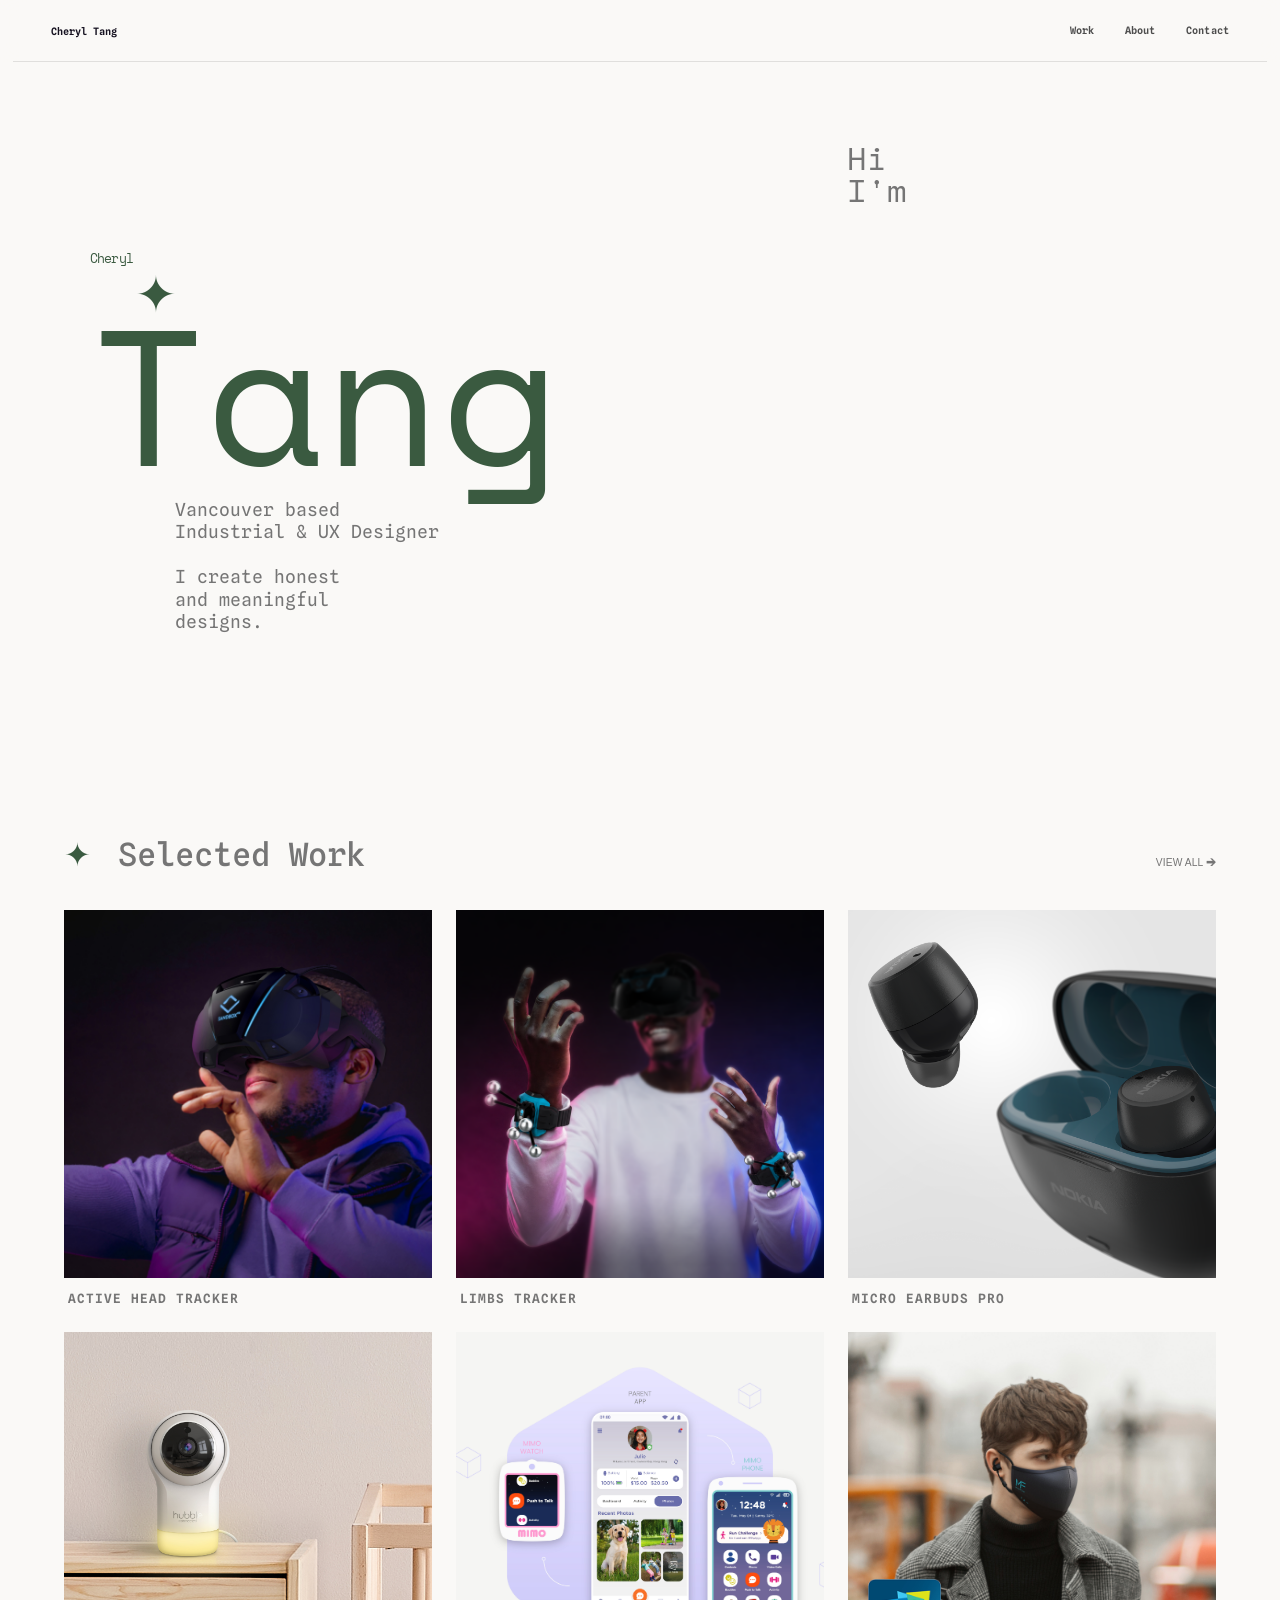
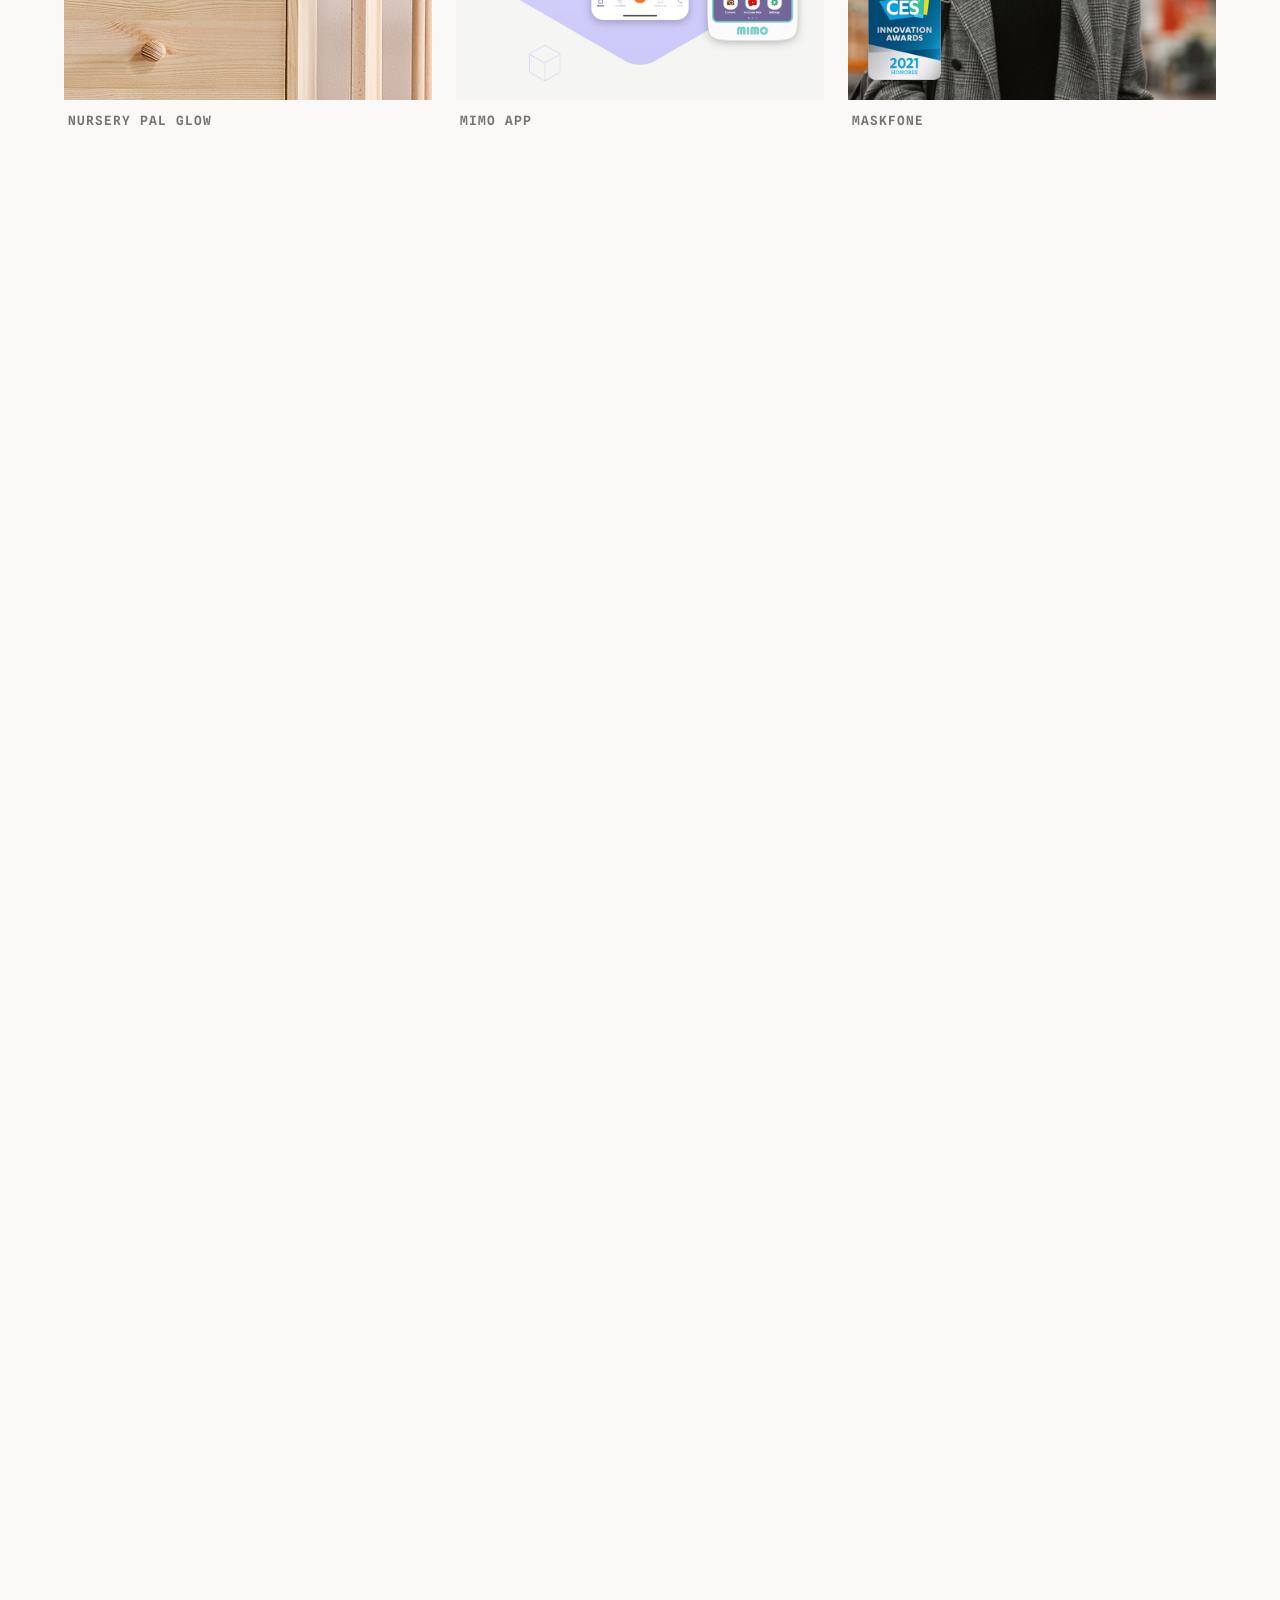
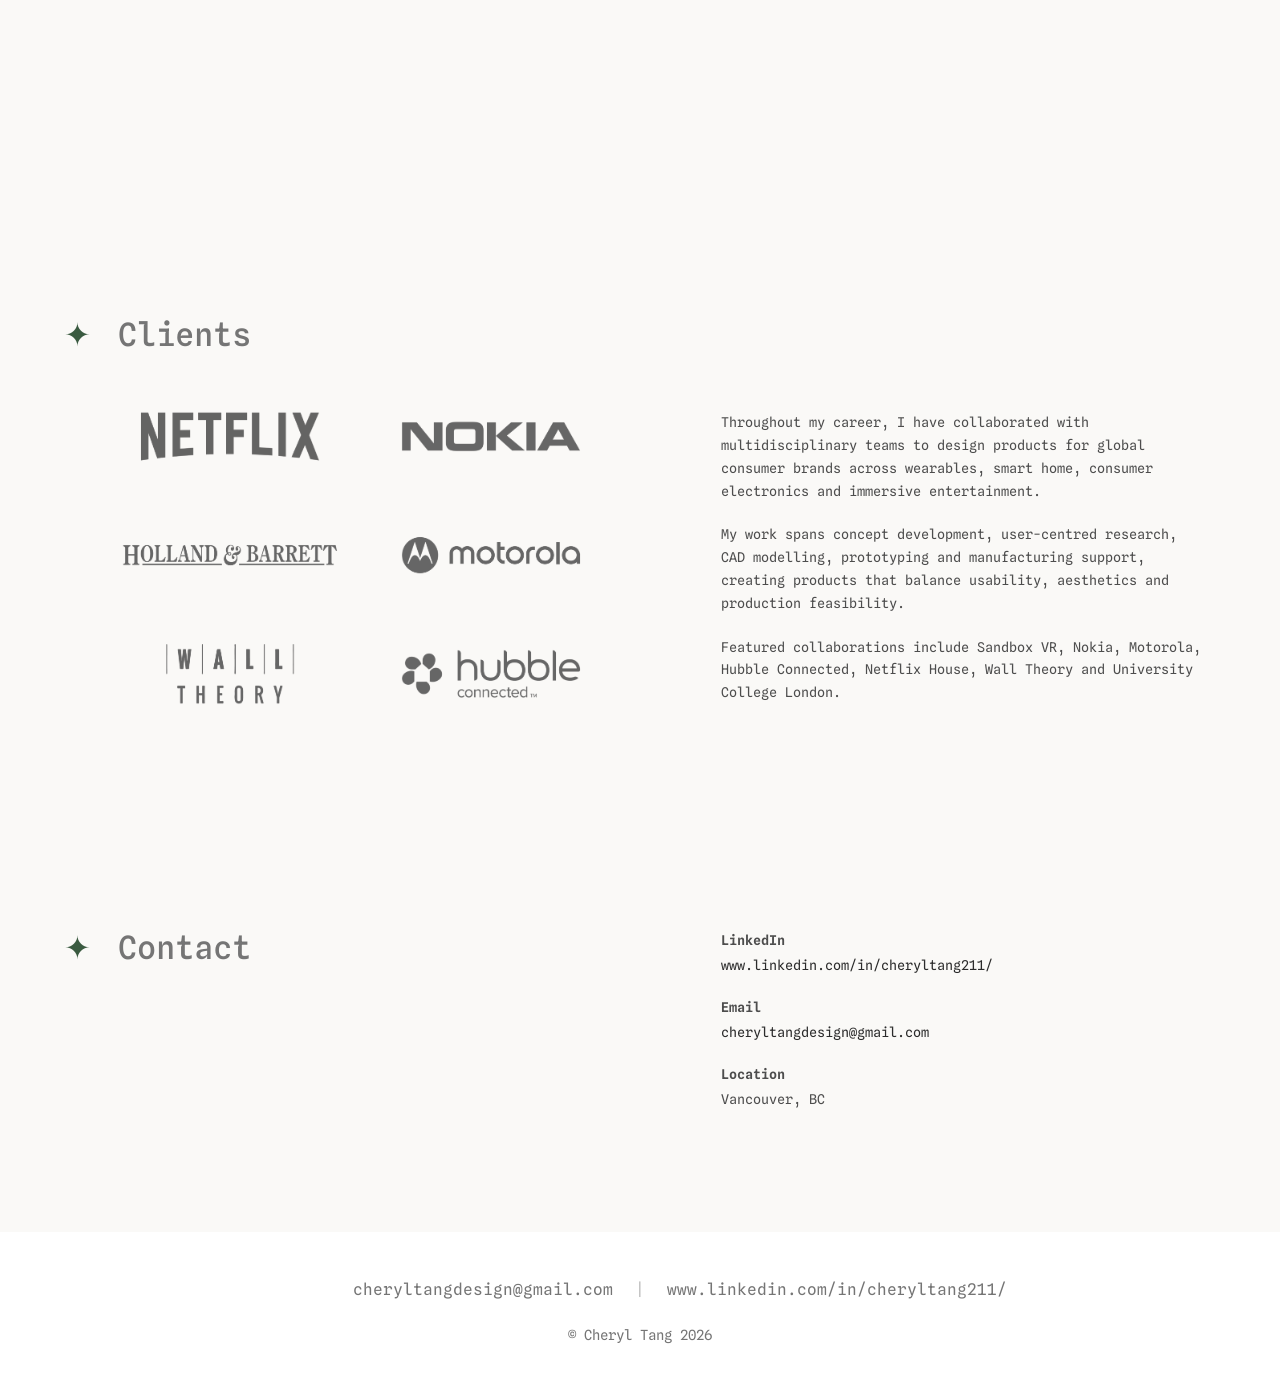
==== index.html @ f7ca8fa5 "Update index.html" ====
<!DOCTYPE html>
<html lang="en">
<head>
  <meta charset="utf-8">
  <meta name="viewport" content="width=device-width, initial-scale=1">
  <title>Cheryl Tang — Industrial Designer</title>
  <link rel="preconnect" href="https://fonts.googleapis.com">
  <link rel="preconnect" href="https://fonts.gstatic.com" crossorigin>
  <link href="https://fonts.googleapis.com/css2?family=Inter:wght@400;500;600&family=Space+Mono:wght@400;700&family=Spline+Sans+Mono:wght@300;400;500;600&display=swap"
  rel="stylesheet">
  <link rel="stylesheet" href="style.css">
  <link rel="icon" type="image/png" href="images/icon-02.png">
</head>
<body>

<header class="header-inner">
  <div class="logo">
     <a href="index.html">Cheryl Tang</a>
  </div>
    <nav>
      <a href="#work">Work</a>
      <a href="#about">About</a>
      <a href="#contact">Contact</a>
   </nav>
</header>

  <main>
    
<!-- HERO -->
<section class="hero">
  <div class="hero-content">

    <!-- Intro -->
    <div class="hero-intro">
      <span>Hi I'm</span>
      <div class="hero-line"></div>
    </div>

    <!-- Name -->
    <div class="hero-name">

      <div class="hero-name-line hero-cheryl">
        <span>Cheryl</span>
      </div>

      <!-- Star sits between Cheryl and Tang -->
      <span class="hero-star" aria-hidden="true">✦</span>

      <div class="hero-name-line hero-tang-row">
        <span class="hero-name-light">Tang</span>
      </div>
      
        <div class="hero-description">
            <p>Vancouver based</p>
            <p>Industrial &amp; UX Designer</p>
          <br>
            <p>I create honest</p>
            <p>and meaningful</p>
            <p>designs.</p>
        </div>
      </div>


    <!-- Bottom line -->
    <div class="hero-line hero-bottom-line"></div>

  </div>
</section>

<!-- WORK -->
<section id="work" class="container">
    <div class="section-title">
        <h2><span class="star">✦</span> Selected Work</h2>
        <a href="work.html">VIEW ALL 🡲</a>
    </div>
    <div class="work-grid">
        <a class="project" href="sandbox-vr-active-head-tracker.html">
            <div class="media--1x1"><img src="images/01 ATH/ATH_icon.jpg" alt="Sandbox VR Active Head Tracker"></div>
            <h3>Active Head Tracker</h3>
        </a>
        <a class="project" href="sandbox-vr-limbs-tracker.html">
            <div class="media--1x1"><img src="images/02 strap 2.5/strap 2.5_icon.png" alt="Sandbox VR mounted limb trackers"></div>
            <h3>Limbs Tracker</h3>
        </a>
        <a class="project" href="nokia-micro-earbuds-pro.html">
            <div class="media--1x1"><img src="images/03 TWS521/TWS521_icon.png" alt="Nokia TWS521 true wireless earbuds and charging case"></div>
            <h3>Micro Earbuds Pro</h3>
        </a>
        <a class="project" href="hubble-nursery-pal-glow.html">
            <div class="media--1x1"><img src="images/04 F90/F90_icon.jpg" alt="Hubble Nursery Pal Glow camera on a dresser beside a cot"></div>
            <h3>Nursery Pal Glow</h3>
        </a>
        <a class="project" href="hubble-mimo-app.html">
            <div class="media--1x1"><img src="images/05 MIMO/mimo_icon.jpg" alt="Mimo watch, parent app, and phone"></div>
            <h3>Mimo App</h3>
        </a>
        <a class="project" href="hubble-maskfone.html">
            <div class="media--1x1"><img src="images/06 MaskFone/maskfone_icon.jpg" alt="MaskFone worn on the street, CES Innovation Award 2021 honoree"></div>
            <h3>MaskFone</h3>
        </a>
    </div>
</section>
    
<!-- ABOUT -->
<section id="about" class="container">
    <div class="section-title">
        <h2><span class="star">✦</span> About</h2>
    </div>

  <div class="about">
    <div class="media--1x1"><img src="images/Portrait 1.jpg" alt="Portrait of Cheryl Tang" loading="lazy"></div>

    <div>
      <p><strong>Hi, I'm Cheryl.</strong></p>
      <br>
      <p>An industrial designer based in Vancouver.</p>
      <br>
      <p>I began my career designing consumer electronics and gaming products in Hong Kong and Vancouver, working on a range of projects including VR controllers and accessories, portable audio devices, and baby monitors. These experiences shaped my foundation in taking ideas from early concept development through to production.</p>
      <br>
      <p>I have always been passionate about exploring how materials and mechanisms can enhance user experience, often incorporating elements such as magnets, fabrics, and different plastics to create functional and engaging interactions.</p>
      <br>
      <p>Working across industrial design, UX/UI, and branding has shaped my approach to product development. I believe great products are more than well-designed objects, they are thoughtful experiences that connect user needs with business goals and brand identity.</p>
      <br>
      <p>The <strong>endless possibilities</strong> for creating and transforming everyday objects inspire me to stay proactive in an ever-evolving world. I strive to design products that are not only aesthetically appealing and practicable, but also make a positive contribution to people's lives.</p>
      <br>
      <p>- This is my key aspiration as a designer.</p>
    </div>
  </div>
</section>

<!-- EXPERIENCE -->
<section class="container">
    <div class="section-title">
        <h2><span class="star">✦</span> Experience</h2>
    </div>

  <div class="timeline">
    <div class="job">
      <div>2022 – Present</div>
      <div><strong>Sandbox VR</strong><br>Vancouver & Hong Kong</div>
      <div>Industrial & UX Designer</div>
    </div>

    <div class="job">
      <div>2019 – 2022</div>
      <div><strong>Binatone</strong><br>Hong Kong</div>
      <div>Industrial Designer</div>
    </div>

    <div class="job">
      <div>2018</div>
      <div><strong>Holland & Barrett</strong><br>London</div>
      <div>UX Design Consultant</div>
    </div>
    
    <div class="job">
      <div>2017</div>
      <div><strong>Gear Atelier Limited</strong><br>Hong Kong</div>
      <div>Design Intern</div>
    </div>
  </div>
</section>

<!-- BRANDS -->
<section id="brands" class="container">
    <div class="section-title">
        <h2><span class="star">✦</span> Clients</h2>
    </div>

   <div class="brands">
    <!-- Left -->
    <div class="brands-image media--16x9">
        <img src="images/about-01.png" alt="Brands I've worked with">
    </div>

    <!-- Right -->
    <div class="brands-content">
        <p>Throughout my career, I have collaborated with multidisciplinary teams to design products for global consumer brands across wearables, smart home, consumer electronics and immersive entertainment.</p>
        <br>
        <p>My work spans concept development, user-centred research, CAD modelling, prototyping and manufacturing support, creating products that balance usability, aesthetics and production feasibility.</p>
        <br>
        <p>Featured collaborations include Sandbox VR, Nokia, Motorola, Hubble Connected, Netflix House, Wall Theory and University College London.</p>
    </div>
  </div>
</section>

<!-- CONTACT -->
<section id="contact" class="container contact">
    <div class="section-title">
        <h2><span class="star">✦</span> Contact</h2>
    </div>
  
    <div class="contact-content">
        <div>
          <p>LinkedIn</p>
          <a href="https://www.linkedin.com/in/cheryltang211/" target="_blank" rel="noopener">www.linkedin.com/in/cheryltang211/</a>
        </div>
        <div>
          <p>Email</p>
          <a href="mailto:cheryltangdesign@gmail.com">cheryltangdesign@gmail.com</a>
        </div>
        <div>
          <p>Location</p>
          <p>Vancouver, BC</p>
        </div>
    </div>
</section>

</main>

<!-- FOOTER -->
  <footer class="site-footer">
    <div class="site-footer__inner">
      <p class="site-footer__links">
        <a href="mailto:cheryltangdesign@gmail.com">cheryltangdesign@gmail.com</a>
        <span class="site-footer__sep" aria-hidden="true">|</span>
        <a href="https://www.linkedin.com/in/cheryltang211/" target="_blank" rel="noopener">www.linkedin.com/in/cheryltang211/</a>
      </p>
      <p class="site-footer__copy">&copy; Cheryl Tang 2026</p>
    </div>
  </footer>

  <script src="main.js"></script>
</body>
</html>
---- style.css ----
/* =========================================================
   Cheryl Tang — portfolio
   ========================================================= */

:root {
  /* Colours */
  --bg: #faf9f7;
  --white: #ffffff;
  --grey-dark: #2b2b2b;
  --grey: #4d4d4d;
  --grey-light: #757575;
  --dark: #161221;
  --green-deep: #27391c;
  --green: #3a5a40;
  --green-light: #588157;
  --rule: #1a1a1a;
   
  /* Typography */
  --font-display: "Space Mono", monospace;
  --font-sans: "Spline Sans Mono", monospace;

  --hero: clamp(48px, 8vw, 120px);
  --h1: clamp(28px, 4vw, 60px);
  --h2: clamp(22px, 2.5vw, 36px);
  --h3: clamp(16px, 1.6vw, 22px);

  --body: clamp(12px, 1.05vw, 16px);
  --small: clamp(10px, 1vw, 14px);
  --nav: clamp(10px, .8vw, 16px);
   
  /* Width */
  --container: 1280px;
  --gutter: clamp(16px, 4vw, 56px);
   
  /* Spacing */
  --section: clamp(70px, 8vw, 120px);
  --gap: clamp(16px, 2vw, 24px);
}

  *{ box-sizing:border-box; margin:0; padding:0; }

   html{ scroll-behavior:smooth; }

   body{
   font-family: var(--font-sans);
   font-size: var(--body);
   line-height: 1.55;
   color: var(--grey);
   background: var(--bg);
   -webkit-font-smoothing: antialiased;
   }
   
   img{ display:block; width:100%; }

   /* Container */
   .container{ width:min(var(--container),90%); margin:auto; }
   section{ padding-top: var(--section); padding-bottom: var(--section); }

   /* Nav */
   header {
     position: sticky;
     top: 0;
     z-index: 1000;
     height: clamp(48px, 5vw, 62px);
     display: flex;
     justify-content: space-between;
     align-items: center;
     width: 100%;
     padding: 0 clamp(10px, 4vw, 56px);
     background: rgba(250, 249, 247, 0.9);
     backdrop-filter: blur(12px);
     -webkit-backdrop-filter: blur(12px); }

   header::after {
     content: "";
     position: absolute;
     bottom: 0;
     left: 1%;
     width: 98%;
     height: 1px;
     background: rgba(0, 0, 0, 0.1); }

   nav{
      display: flex;
      align-items: center;
      gap: clamp(12px, 2.4vw, 36px);
      flex-shrink: 0; }
   nav a{
      text-decoration: none;
      color: var(--grey);
      font-size: var(--nav);
      font-weight: 600;
      letter-spacing: 0.01em;
      white-space: nowrap;
      transition: .2s;   }
   nav a:hover{ color: var(--green); }

   .logo {
     display: flex;
     align-items: center;
     font-size: var(--nav);
     font-weight: 600;
     line-height: 1; }
   
   .logo a,
   .logo a:visited,
   .logo a:active { color: var(--dark); text-decoration: none; }
   
   .logo-project {
      margin-left: clamp(5px, .8vw, 12px);
      color: var(--grey-light);
      font-size: var(--nav);
      font-weight: 500;
      white-space: nowrap; }
   
   .logo a:hover { color: var(--green); }


/* =========================================================
   HERO
   ========================================================= */
.hero {
  padding: clamp(50px, 5vw, 80px) 0 clamp(70px, 7vw, 100px);
}
.hero-content {
  width: min(1100px, 90%);
  margin: 0 auto;

  display: grid;
  grid-template-columns: repeat(12, 1fr);
}

/* Hi I'm */

.hero-intro {
  grid-column: 5 / 10;
  margin: 0 0 clamp(30px, 3vw, 42px);

  font-family: var(--font-display);
  font-size: clamp(20px, 2.2vw, 32px);
  line-height: 1;
  color: var(--grey-light);
}

.hero-intro-line {
  width: clamp(70px, 9vw, 100px);
  height: 4px;
  margin-top: clamp(20px, 2vw, 28px);

  background: var(--green);
}

/* Name */
.hero-name {
  grid-column: 1 / 13;

  font-family: var(--font-display);
  color: var(--green);
  letter-spacing: -0.065em;
}

/* Cheryl */
.hero-name-line {
  display: flex;
  align-items: center;
}

.hero-name-bold {
  font-size: clamp(90px, 15vw, 230px);
  line-height: 0.78;
  font-weight: 700;
}

/* Star */
.hero-star {
  margin-left: clamp(25px, 4vw, 45px);
  margin-top: clamp(15px, 2vw, 25px);

  font-family: var(--font-sans);
  font-size: clamp(30px, 3.3vw, 50px);
  line-height: 1;
  color: var(--green-light);
}

/* Tang */
.hero-name-tang {
  margin-top: clamp(20px, 2.5vw, 35px);
}

.hero-name-light {
  font-size: clamp(90px, 15vw, 230px);
  line-height: 0.78;
  font-weight: 400;
}

/* Description */
.hero-description {
  margin: 0 0 0 7.7%;

  font-family: var(--font-sans);
  font-size: clamp(13px, 1.2vw, 18px);
  line-height: 1.25;
  color: var(--grey-light);
}

.hero-description p {
  margin: 0;
}

/* Bottom line */
.hero-name-line-bottom {
  grid-column: 3 / 5;

  width: 100%;
  max-width: 120px;
  height: 4px;

  margin-top: clamp(35px, 4vw, 48px);

  background: var(--green);
}


   /* Section Title */
   section:not(.hero) {
      opacity: 0;
      transform: translateY(30px);
      transition:
      opacity 0.8s ease 0.15s,
      transform 0.8s ease 0.15s; }

   section:not(.hero).is-visible {
      opacity: 1;
      transform: translateY(0); }

   .section-title{
      display: flex;
      justify-content: space-between;
      width: 100%;
      text-decoration: none;
      color:var(--grey);
      transition: .2s;
      align-items: baseline;
      margin-bottom: clamp(20px, 3vw, 36px);
      gap: var(--gap); }
  
   .section-title a,
   .section-title a:visited,
   .section-title a:active { color:var(--grey-light); text-decoration:none; }

   .section-title a:hover{ color:var(--green); transition: .2s; }
   .section-title .star{ color: var(--green); margin-right: 8px; }
   .section-title h2 { 
      font-size: var(--h2);
      font-weight: 500;
      line-height: 1.2;
      color: var(--grey-light); }
   .section-title a{ text-decoration:none; color:inherit; }

   /* Portfolio Grid */
   .work-grid{ display:grid; grid-template-columns: repeat(3,1fr); gap: clamp(16px, 2vw, 24px); }
   .project{ display: flex; flex-direction: column; gap: 0px; cursor: pointer; text-decoration: none; color: var(--grey-light); }
   .project:hover { color: var(--green); }
   .project img{ transition:.4s; }
   .project:hover img{ transform: scale(1.04); }
   .project h3{
      font-size: var(--small);
      line-height: 1.4;
      font-weight: 600; 
      letter-spacing:.08em; 
      margin-top: clamp(8px, 1vw, 12px); 
      padding-left: clamp(2px, 0.35vw, 4px); 
      text-transform:uppercase; 
      color: inherit; }

   /* Media Ratio */
   .media--1x1 { aspect-ratio: 1/1; }
   .media--16x9 { aspect-ratio: 16/9; }
   .media--2x1 { aspect-ratio: 2/1; }
   .media--4x3 { aspect-ratio: 4/3; }
   .media--3x4 { aspect-ratio: 3/4; }
   .media--4x5 { aspect-ratio: 4/5; }
   
   .media--1x1,
   .media--16x9,
   .media--2x1,
   .media--4x3,
   .media--3x4,
   .media--4x5 { width: 100%; overflow:hidden; }

   .media--1x1 img,
   .media--16x9 img,
   .media--2x1 img,
   .media--4x3 img,
   .media--3x4 img,
   .media--4x5 img { width: 100%; height: 100%; object-fit: cover; }

   /* About */
   .about{
      display:grid;
      grid-template-columns: 1fr 1.2fr;
      gap: clamp(28px, 5vw, 70px);
      align-items:start; }
   
   .about img{ object-fit: cover; }
   
   .about p{ max-width: 650px; font-size: var(--body); line-height: 1.7; }

   /* Experience */
   .timeline{ display: grid; gap: clamp(16px, 2.5vw, 28px); }
   
   .job{
      display: grid;
      grid-template-columns: 1fr 1.2fr 1fr;
      align-items: center;
      line-height: 1.5;
      gap: clamp(16px, 3vw, 40px);
      padding: clamp(16px, 2vw, 24px);
      border-bottom: 1px solid rgba(0, 0, 0, 0.2); }

   .job div:nth-child(1){ text-align: left; color: var(--grey-light); }
   .job div:nth-child(2){ text-align: left; }
   .job div:nth-child(3){ text-align: right; }

   /* Clients */
   .brands{
      display: grid;
      grid-template-columns: 1.2fr 1fr;
      gap: clamp(28px, 5vw, 70px);
      align-items: center; }

   .brands-content{ max-width: 480px; }
   .brands-content p{ margin: 0; font-size: var(--body); line-height: 1.7; }
   .brands-image{ overflow:hidden; }
   .project img,
   .hero-banner img,
   .brands-image img{
       width: 100%;
       height: 100%;
       object-fit: cover; }
   
   /* Contact */
   .contact{
       display: grid;
       grid-template-columns: 1.2fr 1fr;
       gap: clamp(28px, 5vw, 70px);
       align-items: start; }
   .contact-content{ grid-column: 2; max-width: 480px; }
   .contact-content > div{ margin-bottom: clamp(14px, 1.5vw, 20px);; }
   .contact-content p{ margin: 0; font-size: var(--body); line-height: 1.7; }
   
   .contact-content p:first-child{
       font-weight:600;
       color:var(--grey);
       margin-bottom:2px; }
   
   .contact-content a{
       text-decoration:none;
       color:var(--grey-dark);
       font-size: var(--body);
       line-height: 1.7;
       transition: .2s; }
   
   .contact-content a:hover{ color:var(--green); }

/* ALL WORKS */
   .work-page { padding-top: 40px; padding-bottom: 140px; }


/* =========================================================
   PROJECT DETAIL PAGE
========================================================= */

/* Project Hero */
.project-hero {
  --hero-text: var(--grey);
  display: flex;
  align-items: flex-start;
  justify-content: center;
  position: relative;
  width: 100vw;
  height: auto;
  aspect-ratio: 2/1;
  margin-top: 0;
  margin-left: calc(50% - 50vw);
  padding: 0;
  overflow: hidden;
  container-type: size; }

.project-hero--light {--hero-text: var(--bg); }

.project-hero-content,
.project-hero-content h1,
.project-hero-description,
.project-hero-meta,
.project-hero-meta p { color: var(--hero-text); }

.project-hero > img {
  display: block;
  width: 96%;
  height: auto; 
  object-fit: contain;
  object-position: center; }

/* Project hero title + description */
.project-hero-content {
  position: absolute;
  left: 10cqh;
  top: 4cqh;
  width: min(420px, 40%);
  z-index: 2; }

.project-hero-content h1 {
  white-space: nowrap;
  font-size: 8cqh;
  line-height: 1.6;
  font-weight: 500;
  margin-bottom: 3cqh;
  color: inherit; 
  text-transform: uppercase; }

.project-hero-description {
  font-size: 2.2cqh;
  font-weight: 400;
  line-height: 1.6;
  width: 55cqh;
  color: inherit; }

/* Hero metadata */
.project-hero-meta {
  position: absolute;
  left: 10cqh;
  bottom: 10cqh;
  z-index: 3;
  display: flex;
  gap: 3cqh;
  flex-direction: column;
  align-items: flex-start;
  color: inherit; }

.project-hero-meta p {
  display: flex;
  flex-direction: column;
  margin: 0;
  font-size: 2.2cqh;
  line-height: 1.6;
  font-weight: 300; }

/* Tools */
.tool-box {
  display: flex;
  align-items: center;
  gap: 2cqh;
  padding-top: .8cqh; }

.tool {
  display: block;
  width: 5cqh;
  height: 5cqh;
  flex: 0 0 5cqh; }

.tool img {
  display: block;
  width: 100%;
  height: 100%;
  object-fit: contain; }

section:not(.hero):not(.project-hero) {
  opacity: 0;
  transform: translateY(30px);
  transition:
    opacity 0.8s ease 0.15s,
    transform 0.8s ease 0.15s; }

section:not(.hero):not(.project-hero).is-visible {
  opacity: 1;
  transform: translateY(0); }

/* Project information */

.project-container { width: min(1600px, 92%); margin: auto; }
.project-content { padding-bottom: 0px; }
.project-section {
  display: grid;
  grid-template-columns: 1fr 1.6fr;
  gap: clamp(28px, 5vw, 60px);
  padding: 0; }

.project-section-divider {
  width: min(var(--container), 90%);
  height: 1px;
  margin: 0 auto;
  background: rgba(0, 0, 0, 0.2) }

.project-section-title { margin-bottom: clamp(24px, 3vw, 40px) }
.project-section-title h2 .star { color: var(--green); margin-right: 8px; }
.project-section-title h2 {
   font-size: var(--h2);
   font-weight: 500;
   color: var(--grey-light); }

.project-section-text { max-width: 480px; }
.project-section-text p {
  margin-bottom: clamp(14px, 1.5vw, 20px);
  color: var(--grey);
  font-size: var(--body);
  line-height: 1.6; }

.project-section-text a,
.project-section-text a:visited,
.project-section-text a:active { color: var(--grey); }

.project-section-text a:hover { color: var(--green); }

.project-section-media {
  width: 100%;
  min-width: 0;
  display: flex;
  flex-direction: column;
  gap: 24px; }

.project-section-media img {
  display: block;
  width: 100%;
  height: auto; }

.horizontal-scroll {
  width: 100%;
  overflow-x: auto;
  overflow-y: hidden;
  -webkit-overflow-scrolling: touch; }

.horizontal-scroll img {
  display: block;
  width: 100%;
  height: auto; }

/* Images side by side, with captions underneath */
.project-media-grid {
  width: 100%;
  display: grid;
  grid-template-columns: repeat(2, minmax(0, 1fr));
  gap: 24px;
  margin: 0;
  padding: 0;
  align-items: start; }

.project-media-grid--3 { grid-template-columns: repeat(3, minmax(0, 1fr)); }

.project-media-grid figure { width: 100%; margin: 0; padding: 0; }

.project-media-grid figure img {
  display: block;
  width: 100%;
  height: auto; }

.project-media-grid figcaption {
  margin-top: 12px;
  color: var(--grey-light);
  font-size: var(--body);
  line-height: 1.5; }

.project .section-title { margin-bottom: 12px; }

/* Image Groups */

.project-gallery { display: grid; gap: 24px; }
.project-gallery--2 { grid-template-columns: repeat(2, 1fr); }
.project-gallery--3 { grid-template-columns: repeat(3, 1fr); }


/* Context Visuals */

.context-gallery { width: min(760px, 100%); margin-left: auto; }

.context-gallery img {
  width: 100%;
  height: auto;
  display: block;
  margin-bottom: 24px; }

/* Features */

.features {
  display: grid;
  gap: 40px;
  padding: 0; }
.feature-row {
  display: grid;
  grid-template-columns: 1fr 1.6fr;
  gap: clamp(28px, 5vw, 60px);
  align-items: start; }
.feature-media { width: 100%; }
.feature-media img {
  display: block;
  width: 100%;
  height: auto; }

/* Video */

.video-wrapper {
  position: relative;
  width: 100%;
  aspect-ratio: 16 / 9;
  overflow: hidden; }
.video-wrapper iframe {
  position: absolute;
  inset: 0;
  width: 100%;
  height: 100%;
  border: 0; }

/* Project Navigation */

.project-navigation {
  display: grid;
  grid-template-columns: 1fr 1fr;
  gap: clamp(16px, 3vw, 40px);
  width: 98vw;
  margin-left: calc((100% - 98vw) / 2);
  padding: 0 clamp(20px, 5vw, 80px); }

.project-nav-section {
  padding-top: 40px;
  padding-bottom: 40px; }

.project-navigation a {
  text-decoration: none;
  color: var(--grey-light);
  transition: color .2s; }

.project-navigation a:hover { color: var(--green); }
.project-navigation a:last-child { text-align: right; }

.section-title a,
.project-navigation a {
  font-family: var(--font-sans);
  font-size: var(--nav);
  font-weight: 500;
  letter-spacing: 0.01em;
  line-height: 1.4;
  text-decoration: none;
  color: var(--grey-light);}

/* Back To Top */

.back-to-top {
  position: fixed;
  right: 12px;
  bottom: 12px;
  z-index: 1000;
  display: flex;
  align-items: center;
  justify-content: center;
  transform: translateY(-2px);
  width: 40px;
  height: 40px;
  background: var(--white);
  color: var(--grey);
  border-radius: 0 0 0 0;
  text-decoration: none;
  font-size: 18px;
  font-weight: 600;
  line-height: 1; 
  transition:
    background 0.2s ease,
    color 0.2s ease,
    transform 0.2s ease; }

.back-to-top:hover {
  background: var(--green);
  color: var(--white);
  transform: translateY(-3px); }

.star,
.section-title a,
.project-navigation a,
.back-to-top {
  font-family: "Noto Sans Symbols 2", sans-serif; }


   /* Footer */
   .site-footer {
     background: var(--white);
     padding: clamp(28px, 5vw, 46px) var(--gutter) clamp(30px, 5vw, 50px);
     text-align: center;
     color: var(--grey-light);
     font-size: clamp(12px, 1.4vw, 16px);
   }

   .site-footer a{ color:inherit; }

   .site-footer__links {
     display: grid;
     grid-template-columns: 1fr auto 1fr;
     align-items: center;
     width: 100%;
   }
   
   .site-footer__links a {
     text-decoration: none;
     transition: color 0.2s ease;
   }

   .site-footer__links a:first-child { justify-self: end; }
   .site-footer__links a:last-child { justify-self: start; }
   .site-footer__links a:hover { color: var(--green); }
   
   .site-footer__sep {
     justify-self: center;
     margin: 0 22px;
     color: #bdbdbd; }
   
   .site-footer__copy {
     margin-top: clamp(16px, 2vw, 22px);
     font-size: clamp(12px, 1.2vw, 14px);
   }

/* Responsive */
   @media (max-width: 900px) {
      
   header { height: 50px; padding: 0 16px; }
   nav { gap: clamp(10px, 3vw, 18px); }
   nav a { font-size: clamp(11px, 1.8vw, 14px); }

      
   .work-grid{ grid-template-columns: 1fr; }
   .about{ grid-template-columns: 1fr; }
   .brands{ grid-template-columns: 1fr; gap:40px; }
   .contact{ grid-template-columns: 1fr; }
   .contact-content { grid-column: 1; }   
   .job{ grid-template-columns: 1fr; gap: 8px;}
      .job div:nth-child(1),
      .job div:nth-child(2),
      .job div:nth-child(3) { text-align:left; }
   
   section{ padding-top: clamp(60px, 10vw, 80px); padding-bottom: clamp(60px, 10vw, 80px); }
   .section-title { margin-bottom: clamp(20px, 5vw, 32px); }
      
  .project-hero { width: 100vw; margin-left: calc(50% - 50vw); }
  .project-hero-content {
    transform: none;
    width: auto;
    max-width: 80%; }

  .project-section {
    grid-template-columns: 1fr;
    gap: 32px;
    padding: 0; }

  .horizontal-scroll img { width: 180%; max-width: none; }
      
  .feature-row { grid-template-columns: 1fr; gap: 24px; }
  .feature-media { width: 100%; }   

  .project-media-grid { grid-template-columns: 1fr; gap: 32px; }
      
  .project-navigation { padding: 50px clamp(16px, 6vw, 56px); }
      
  .back-to-top {
    width: 40px;
    height: 40px;
    font-size: 14px; }
 
  .site-footer__links { grid-template-columns: 1fr; gap: 8px; }
      
  .site-footer__links a:first-child,
  .site-footer__links a:last-child,
  .site-footer__sep { justify-self: center; }
      
  .site-footer__sep { margin: 0; }   
      
   }   /* =========================================================
   Cheryl Tang — portfolio
   ========================================================= */

:root {
  /* Colours */
  --bg: #faf9f7;
  --white: #ffffff;
  --grey-dark: #2b2b2b;
  --grey: #4d4d4d;
  --grey-light: #757575;
  --dark: #161221;
  --green-deep: #27391c;
  --green: #3a5a40;
  --rule: #1a1a1a;
   
  /* Typography */
  --font-display: "Space Mono", monospace;
  --font-sans: "Spline Sans Mono", monospace;

  --hero: clamp(48px, 8vw, 120px);
  --h1: clamp(28px, 4vw, 60px);
  --h2: clamp(22px, 2.5vw, 36px);
  --h3: clamp(16px, 1.6vw, 22px);

  --body: clamp(12px, 1.05vw, 16px);
  --small: clamp(10px, 1vw, 14px);
  --nav: clamp(10px, .8vw, 16px);
   
  /* Width */
  --container: 1280px;
  --gutter: clamp(16px, 4vw, 56px);
   
  /* Spacing */
  --section: clamp(70px, 8vw, 120px);
  --gap: clamp(16px, 2vw, 24px);
}

  *{ box-sizing:border-box; margin:0; padding:0; }

   html{ scroll-behavior:smooth; }

   body{
   font-family: var(--font-sans);
   font-size: var(--body);
   line-height: 1.55;
   color: var(--grey);
   background: var(--bg);
   -webkit-font-smoothing: antialiased;
   }
   
   img{ display:block; width:100%; }

   /* Container */
   .container{ width:min(var(--container),90%); margin:auto; }
   section{ padding-top: var(--section); padding-bottom: var(--section); }

   /* Nav */
   header {
     position: sticky;
     top: 0;
     z-index: 1000;
     height: clamp(48px, 5vw, 62px);
     display: flex;
     justify-content: space-between;
     align-items: center;
     width: 100%;
     padding: 0 clamp(10px, 4vw, 56px);
     background: rgba(250, 249, 247, 0.9);
     backdrop-filter: blur(12px);
     -webkit-backdrop-filter: blur(12px); }

   header::after {
     content: "";
     position: absolute;
     bottom: 0;
     left: 1%;
     width: 98%;
     height: 1px;
     background: rgba(0, 0, 0, 0.1); }

   nav{
      display: flex;
      align-items: center;
      gap: clamp(12px, 2.4vw, 36px);
      flex-shrink: 0; }
   nav a{
      text-decoration: none;
      color: var(--grey);
      font-size: var(--nav);
      font-weight: 600;
      letter-spacing: 0.01em;
      white-space: nowrap;
      transition: .2s;   }
   nav a:hover{ color: var(--green); }

   .logo {
     display: flex;
     align-items: center;
     font-size: var(--nav);
     font-weight: 600;
     line-height: 1; }
   
   .logo a,
   .logo a:visited,
   .logo a:active { color: var(--dark); text-decoration: none; }
   
   .logo-project {
      margin-left: clamp(5px, .8vw, 12px);
      color: var(--grey-light);
      font-size: var(--nav);
      font-weight: 500;
      white-space: nowrap; }
   
   .logo a:hover { color: var(--green); }


   /* Hero */
/* =========================================================
   HERO
   ========================================================= */
.hero {
  padding: 80px 0 100px;
}
.hero-content {
  width: min(1100px, 90%);
  margin: 0 auto;
}

/* ---------------------------------------------------------
   "Hi I'm"
   --------------------------------------------------------- */
.hero-intro {
  margin-left: 390px;
  margin-bottom: 42px;

  font-family: var(--font-display);
  font-size: 32px;
  line-height: 1;
  color: var(--grey-light);
}

.hero-intro-line {
  width: 100px;
  height: 4px;
  margin-top: 28px;

  background: var(--green);
}

/* ---------------------------------------------------------
   Name
   --------------------------------------------------------- */
.hero-name {
  font-family: var(--font-display);
  color: var(--green);
  letter-spacing: -0.065em;
}


/* Each line of Cheryl / Tang */
.hero-name-line {
  display: flex;
  align-items: center;
}

/* ---------------------------------------------------------
   Cheryl
   --------------------------------------------------------- */
.hero-name-bold {
  font-size: clamp(130px, 15vw, 230px);
  line-height: 0.78;
  font-weight: 700;
}

/* ---------------------------------------------------------
   Tang
   --------------------------------------------------------- */
.hero-name-tang {
  margin-top: 35px;
}

.hero-name-light {
  font-size: clamp(130px, 15vw, 230px);
  line-height: 0.78;
  font-weight: 400;
}

/* ---------------------------------------------------------
   Star
   --------------------------------------------------------- */
.hero-star {
  margin-left: 45px;
  margin-top: 25px;

  font-family: var(--font-sans);
  font-size: 50px;
  line-height: 1;
  color: var(--green);
}

/* ---------------------------------------------------------
   Description
   --------------------------------------------------------- */
.hero-description {
  margin-left: 85px;
  margin-top: 30px;

  font-family: var(--font-sans);
  font-size: 18px;
  line-height: 1.25;
  letter-spacing: 0;

  color: var(--grey-light);
}

.hero-description p {
  margin: 0;
}

/* ---------------------------------------------------------
   Bottom line
   --------------------------------------------------------- */
.hero-name-line-bottom {
  width: 120px;
  height: 4px;

  margin-left: 280px;
  margin-top: 48px;

  background: var(--green);
}


   /* Section Title */
   section:not(.hero) {
      opacity: 0;
      transform: translateY(30px);
      transition:
      opacity 0.8s ease 0.15s,
      transform 0.8s ease 0.15s; }

   section:not(.hero).is-visible {
      opacity: 1;
      transform: translateY(0); }

   .section-title{
      display: flex;
      justify-content: space-between;
      width: 100%;
      text-decoration: none;
      color:var(--grey);
      transition: .2s;
      align-items: baseline;
      margin-bottom: clamp(20px, 3vw, 36px);
      gap: var(--gap); }
  
   .section-title a,
   .section-title a:visited,
   .section-title a:active { color:var(--grey-light); text-decoration:none; }

   .section-title a:hover{ color:var(--green); transition: .2s; }
   .section-title .star{ color: var(--green); margin-right: 8px; }
   .section-title h2 { 
      font-size: var(--h2);
      font-weight: 500;
      line-height: 1.2;
      color: var(--grey-light); }
   .section-title a{ text-decoration:none; color:inherit; }

   /* Portfolio Grid */
   .work-grid{ display:grid; grid-template-columns: repeat(3,1fr); gap: clamp(16px, 2vw, 24px); }
   .project{ display: flex; flex-direction: column; gap: 0px; cursor: pointer; text-decoration: none; color: var(--grey-light); }
   .project:hover { color: var(--green); }
   .project img{ transition:.4s; }
   .project:hover img{ transform: scale(1.04); }
   .project h3{
      font-size: var(--small);
      line-height: 1.4;
      font-weight: 600; 
      letter-spacing:.08em; 
      margin-top: clamp(8px, 1vw, 12px); 
      padding-left: clamp(2px, 0.35vw, 4px); 
      text-transform:uppercase; 
      color: inherit; }

   /* Media Ratio */
   .media--1x1 { aspect-ratio: 1/1; }
   .media--16x9 { aspect-ratio: 16/9; }
   .media--2x1 { aspect-ratio: 2/1; }
   .media--4x3 { aspect-ratio: 4/3; }
   .media--3x4 { aspect-ratio: 3/4; }
   .media--4x5 { aspect-ratio: 4/5; }
   
   .media--1x1,
   .media--16x9,
   .media--2x1,
   .media--4x3,
   .media--3x4,
   .media--4x5 { width: 100%; overflow:hidden; }

   .media--1x1 img,
   .media--16x9 img,
   .media--2x1 img,
   .media--4x3 img,
   .media--3x4 img,
   .media--4x5 img { width: 100%; height: 100%; object-fit: cover; }

   /* About */
   .about{
      display:grid;
      grid-template-columns: 1fr 1.2fr;
      gap: clamp(28px, 5vw, 70px);
      align-items:start; }
   
   .about img{ object-fit: cover; }
   
   .about p{ max-width: 650px; font-size: var(--body); line-height: 1.7; }

   /* Experience */
   .timeline{ display: grid; gap: clamp(16px, 2.5vw, 28px); }
   
   .job{
      display: grid;
      grid-template-columns: 1fr 1.2fr 1fr;
      align-items: center;
      line-height: 1.5;
      gap: clamp(16px, 3vw, 40px);
      padding: clamp(16px, 2vw, 24px);
      border-bottom: 1px solid rgba(0, 0, 0, 0.2); }

   .job div:nth-child(1){ text-align: left; color: var(--grey-light); }
   .job div:nth-child(2){ text-align: left; }
   .job div:nth-child(3){ text-align: right; }

   /* Clients */
   .brands{
      display: grid;
      grid-template-columns: 1.2fr 1fr;
      gap: clamp(28px, 5vw, 70px);
      align-items: center; }

   .brands-content{ max-width: 480px; }
   .brands-content p{ margin: 0; font-size: var(--body); line-height: 1.7; }
   .brands-image{ overflow:hidden; }
   .project img,
   .hero-banner img,
   .brands-image img{
       width: 100%;
       height: 100%;
       object-fit: cover; }
   
   /* Contact */
   .contact{
       display: grid;
       grid-template-columns: 1.2fr 1fr;
       gap: clamp(28px, 5vw, 70px);
       align-items: start; }
   .contact-content{ grid-column: 2; max-width: 480px; }
   .contact-content > div{ margin-bottom: clamp(14px, 1.5vw, 20px);; }
   .contact-content p{ margin: 0; font-size: var(--body); line-height: 1.7; }
   
   .contact-content p:first-child{
       font-weight:600;
       color:var(--grey);
       margin-bottom:2px; }
   
   .contact-content a{
       text-decoration:none;
       color:var(--grey-dark);
       font-size: var(--body);
       line-height: 1.7;
       transition: .2s; }
   
   .contact-content a:hover{ color:var(--green); }

/* ALL WORKS */
   .work-page { padding-top: 40px; padding-bottom: 140px; }


/* =========================================================
   PROJECT DETAIL PAGE
========================================================= */

/* Project Hero */
.project-hero {
  --hero-text: var(--grey);
  display: flex;
  align-items: flex-start;
  justify-content: center;
  position: relative;
  width: 100vw;
  height: auto;
  aspect-ratio: 2/1;
  margin-top: 0;
  margin-left: calc(50% - 50vw);
  padding: 0;
  overflow: hidden;
  container-type: size; }

.project-hero--light {--hero-text: var(--bg); }

.project-hero-content,
.project-hero-content h1,
.project-hero-description,
.project-hero-meta,
.project-hero-meta p { color: var(--hero-text); }

.project-hero > img {
  display: block;
  width: 96%;
  height: auto; 
  object-fit: contain;
  object-position: center; }

/* Project hero title + description */
.project-hero-content {
  position: absolute;
  left: 10cqh;
  top: 4cqh;
  width: min(420px, 40%);
  z-index: 2; }

.project-hero-content h1 {
  white-space: nowrap;
  font-size: 8cqh;
  line-height: 1.6;
  font-weight: 500;
  margin-bottom: 3cqh;
  color: inherit; 
  text-transform: uppercase; }

.project-hero-description {
  font-size: 2.2cqh;
  font-weight: 400;
  line-height: 1.6;
  width: 55cqh;
  color: inherit; }

/* Hero metadata */
.project-hero-meta {
  position: absolute;
  left: 10cqh;
  bottom: 10cqh;
  z-index: 3;
  display: flex;
  gap: 3cqh;
  flex-direction: column;
  align-items: flex-start;
  color: inherit; }

.project-hero-meta p {
  display: flex;
  flex-direction: column;
  margin: 0;
  font-size: 2.2cqh;
  line-height: 1.6;
  font-weight: 300; }

/* Tools */
.tool-box {
  display: flex;
  align-items: center;
  gap: 2cqh;
  padding-top: .8cqh; }

.tool {
  display: block;
  width: 5cqh;
  height: 5cqh;
  flex: 0 0 5cqh; }

.tool img {
  display: block;
  width: 100%;
  height: 100%;
  object-fit: contain; }

section:not(.hero):not(.project-hero) {
  opacity: 0;
  transform: translateY(30px);
  transition:
    opacity 0.8s ease 0.15s,
    transform 0.8s ease 0.15s; }

section:not(.hero):not(.project-hero).is-visible {
  opacity: 1;
  transform: translateY(0); }

/* Project information */

.project-container { width: min(1600px, 92%); margin: auto; }
.project-content { padding-bottom: 0px; }
.project-section {
  display: grid;
  grid-template-columns: 1fr 1.6fr;
  gap: clamp(28px, 5vw, 60px);
  padding: 0; }

.project-section-divider {
  width: min(var(--container), 90%);
  height: 1px;
  margin: 0 auto;
  background: rgba(0, 0, 0, 0.2) }

.project-section-title { margin-bottom: clamp(24px, 3vw, 40px) }
.project-section-title h2 .star { color: var(--green); margin-right: 8px; }
.project-section-title h2 {
   font-size: var(--h2);
   font-weight: 500;
   color: var(--grey-light); }

.project-section-text { max-width: 480px; }
.project-section-text p {
  margin-bottom: clamp(14px, 1.5vw, 20px);
  color: var(--grey);
  font-size: var(--body);
  line-height: 1.6; }

.project-section-text a,
.project-section-text a:visited,
.project-section-text a:active { color: var(--grey); }

.project-section-text a:hover { color: var(--green); }

.project-section-media {
  width: 100%;
  min-width: 0;
  display: flex;
  flex-direction: column;
  gap: 24px; }

.project-section-media img {
  display: block;
  width: 100%;
  height: auto; }

.horizontal-scroll {
  width: 100%;
  overflow-x: auto;
  overflow-y: hidden;
  -webkit-overflow-scrolling: touch; }

.horizontal-scroll img {
  display: block;
  width: 100%;
  height: auto; }

/* Images side by side, with captions underneath */
.project-media-grid {
  width: 100%;
  display: grid;
  grid-template-columns: repeat(2, minmax(0, 1fr));
  gap: 24px;
  margin: 0;
  padding: 0;
  align-items: start; }

.project-media-grid--3 { grid-template-columns: repeat(3, minmax(0, 1fr)); }

.project-media-grid figure { width: 100%; margin: 0; padding: 0; }

.project-media-grid figure img {
  display: block;
  width: 100%;
  height: auto; }

.project-media-grid figcaption {
  margin-top: 12px;
  color: var(--grey-light);
  font-size: var(--body);
  line-height: 1.5; }

.project .section-title { margin-bottom: 12px; }

/* Image Groups */

.project-gallery { display: grid; gap: 24px; }
.project-gallery--2 { grid-template-columns: repeat(2, 1fr); }
.project-gallery--3 { grid-template-columns: repeat(3, 1fr); }


/* Context Visuals */

.context-gallery { width: min(760px, 100%); margin-left: auto; }

.context-gallery img {
  width: 100%;
  height: auto;
  display: block;
  margin-bottom: 24px; }

/* Features */

.features {
  display: grid;
  gap: 40px;
  padding: 0; }
.feature-row {
  display: grid;
  grid-template-columns: 1fr 1.6fr;
  gap: clamp(28px, 5vw, 60px);
  align-items: start; }
.feature-media { width: 100%; }
.feature-media img {
  display: block;
  width: 100%;
  height: auto; }

/* Video */

.video-wrapper {
  position: relative;
  width: 100%;
  aspect-ratio: 16 / 9;
  overflow: hidden; }
.video-wrapper iframe {
  position: absolute;
  inset: 0;
  width: 100%;
  height: 100%;
  border: 0; }

/* Project Navigation */

.project-navigation {
  display: grid;
  grid-template-columns: 1fr 1fr;
  gap: clamp(16px, 3vw, 40px);
  width: 98vw;
  margin-left: calc((100% - 98vw) / 2);
  padding: 0 clamp(20px, 5vw, 80px); }

.project-nav-section {
  padding-top: 40px;
  padding-bottom: 40px; }

.project-navigation a {
  text-decoration: none;
  color: var(--grey-light);
  transition: color .2s; }

.project-navigation a:hover { color: var(--green); }
.project-navigation a:last-child { text-align: right; }

.section-title a,
.project-navigation a {
  font-family: var(--font-sans);
  font-size: var(--nav);
  font-weight: 500;
  letter-spacing: 0.01em;
  line-height: 1.4;
  text-decoration: none;
  color: var(--grey-light);}

/* Back To Top */

.back-to-top {
  position: fixed;
  right: 12px;
  bottom: 12px;
  z-index: 1000;
  display: flex;
  align-items: center;
  justify-content: center;
  transform: translateY(-2px);
  width: 40px;
  height: 40px;
  background: var(--white);
  color: var(--grey);
  border-radius: 0 0 0 0;
  text-decoration: none;
  font-size: 18px;
  font-weight: 600;
  line-height: 1; 
  transition:
    background 0.2s ease,
    color 0.2s ease,
    transform 0.2s ease; }

.back-to-top:hover {
  background: var(--green);
  color: var(--white);
  transform: translateY(-3px); }

.star,
.section-title a,
.project-navigation a,
.back-to-top {
  font-family: "Noto Sans Symbols 2", sans-serif; }


   /* Footer */
   .site-footer {
     background: var(--white);
     padding: clamp(28px, 5vw, 46px) var(--gutter) clamp(30px, 5vw, 50px);
     text-align: center;
     color: var(--grey-light);
     font-size: clamp(12px, 1.4vw, 16px);
   }

   .site-footer a{ color:inherit; }

   .site-footer__links {
     display: grid;
     grid-template-columns: 1fr auto 1fr;
     align-items: center;
     width: 100%;
   }
   
   .site-footer__links a {
     text-decoration: none;
     transition: color 0.2s ease;
   }

   .site-footer__links a:first-child { justify-self: end; }
   .site-footer__links a:last-child { justify-self: start; }
   .site-footer__links a:hover { color: var(--green); }
   
   .site-footer__sep {
     justify-self: center;
     margin: 0 22px;
     color: #bdbdbd; }
   
   .site-footer__copy {
     margin-top: clamp(16px, 2vw, 22px);
     font-size: clamp(12px, 1.2vw, 14px);
   }

/* Responsive */
   @media (max-width: 900px) {
      
   header { height: 50px; padding: 0 16px; }
   nav { gap: clamp(10px, 3vw, 18px); }
   nav a { font-size: clamp(11px, 1.8vw, 14px); }

      
   .work-grid{ grid-template-columns: 1fr; }
   .about{ grid-template-columns: 1fr; }
   .brands{ grid-template-columns: 1fr; gap:40px; }
   .contact{ grid-template-columns: 1fr; }
   .contact-content { grid-column: 1; }   
   .job{ grid-template-columns: 1fr; gap: 8px;}
      .job div:nth-child(1),
      .job div:nth-child(2),
      .job div:nth-child(3) { text-align:left; }
   
   section{ padding-top: clamp(60px, 10vw, 80px); padding-bottom: clamp(60px, 10vw, 80px); }
   .section-title { margin-bottom: clamp(20px, 5vw, 32px); }
      
  .project-hero { width: 100vw; margin-left: calc(50% - 50vw); }
  .project-hero-content {
    transform: none;
    width: auto;
    max-width: 80%; }

  .project-section {
    grid-template-columns: 1fr;
    gap: 32px;
    padding: 0; }

  .horizontal-scroll img { width: 180%; max-width: none; }
      
  .feature-row { grid-template-columns: 1fr; gap: 24px; }
  .feature-media { width: 100%; }   

  .project-media-grid { grid-template-columns: 1fr; gap: 32px; }
      
  .project-navigation { padding: 50px clamp(16px, 6vw, 56px); }
      
  .back-to-top {
    width: 40px;
    height: 40px;
    font-size: 14px; }
 
  .site-footer__links { grid-template-columns: 1fr; gap: 8px; }
      
  .site-footer__links a:first-child,
  .site-footer__links a:last-child,
  .site-footer__sep { justify-self: center; }
      
  .site-footer__sep { margin: 0; }   
      
   }
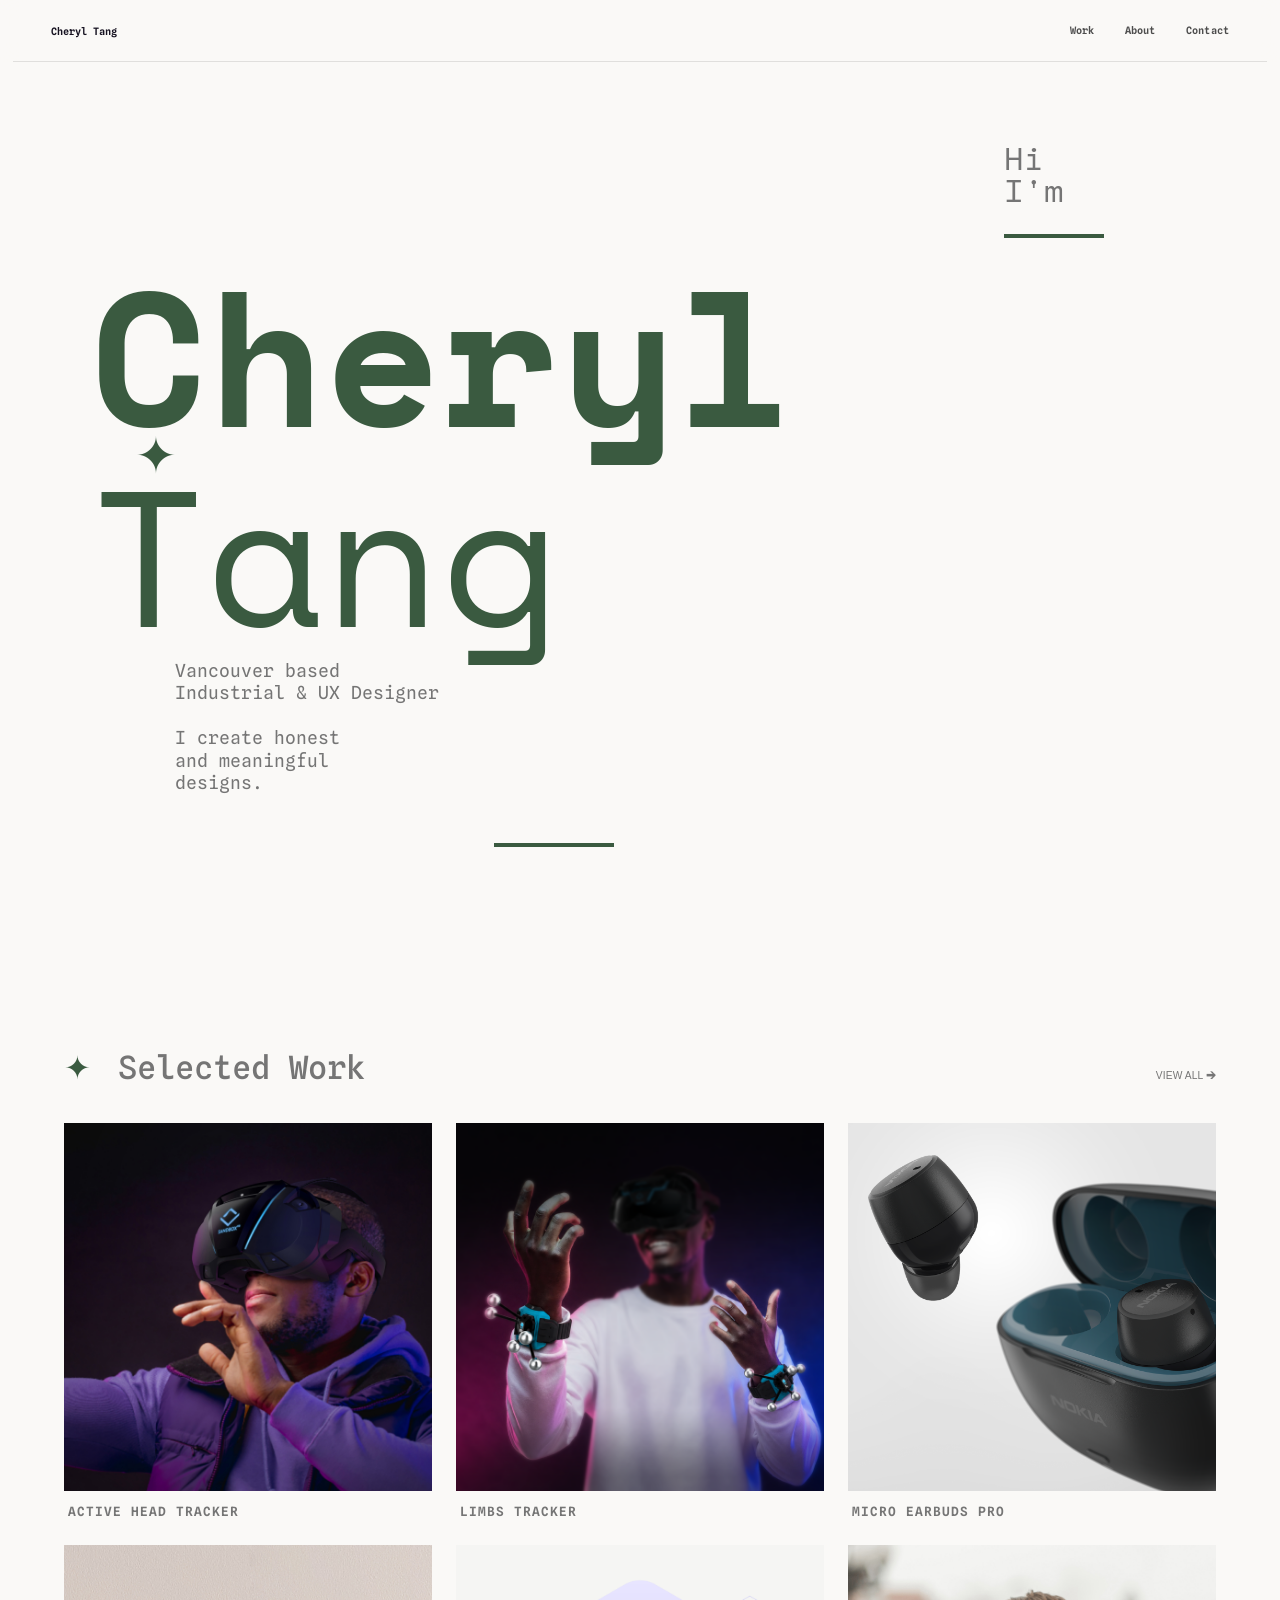
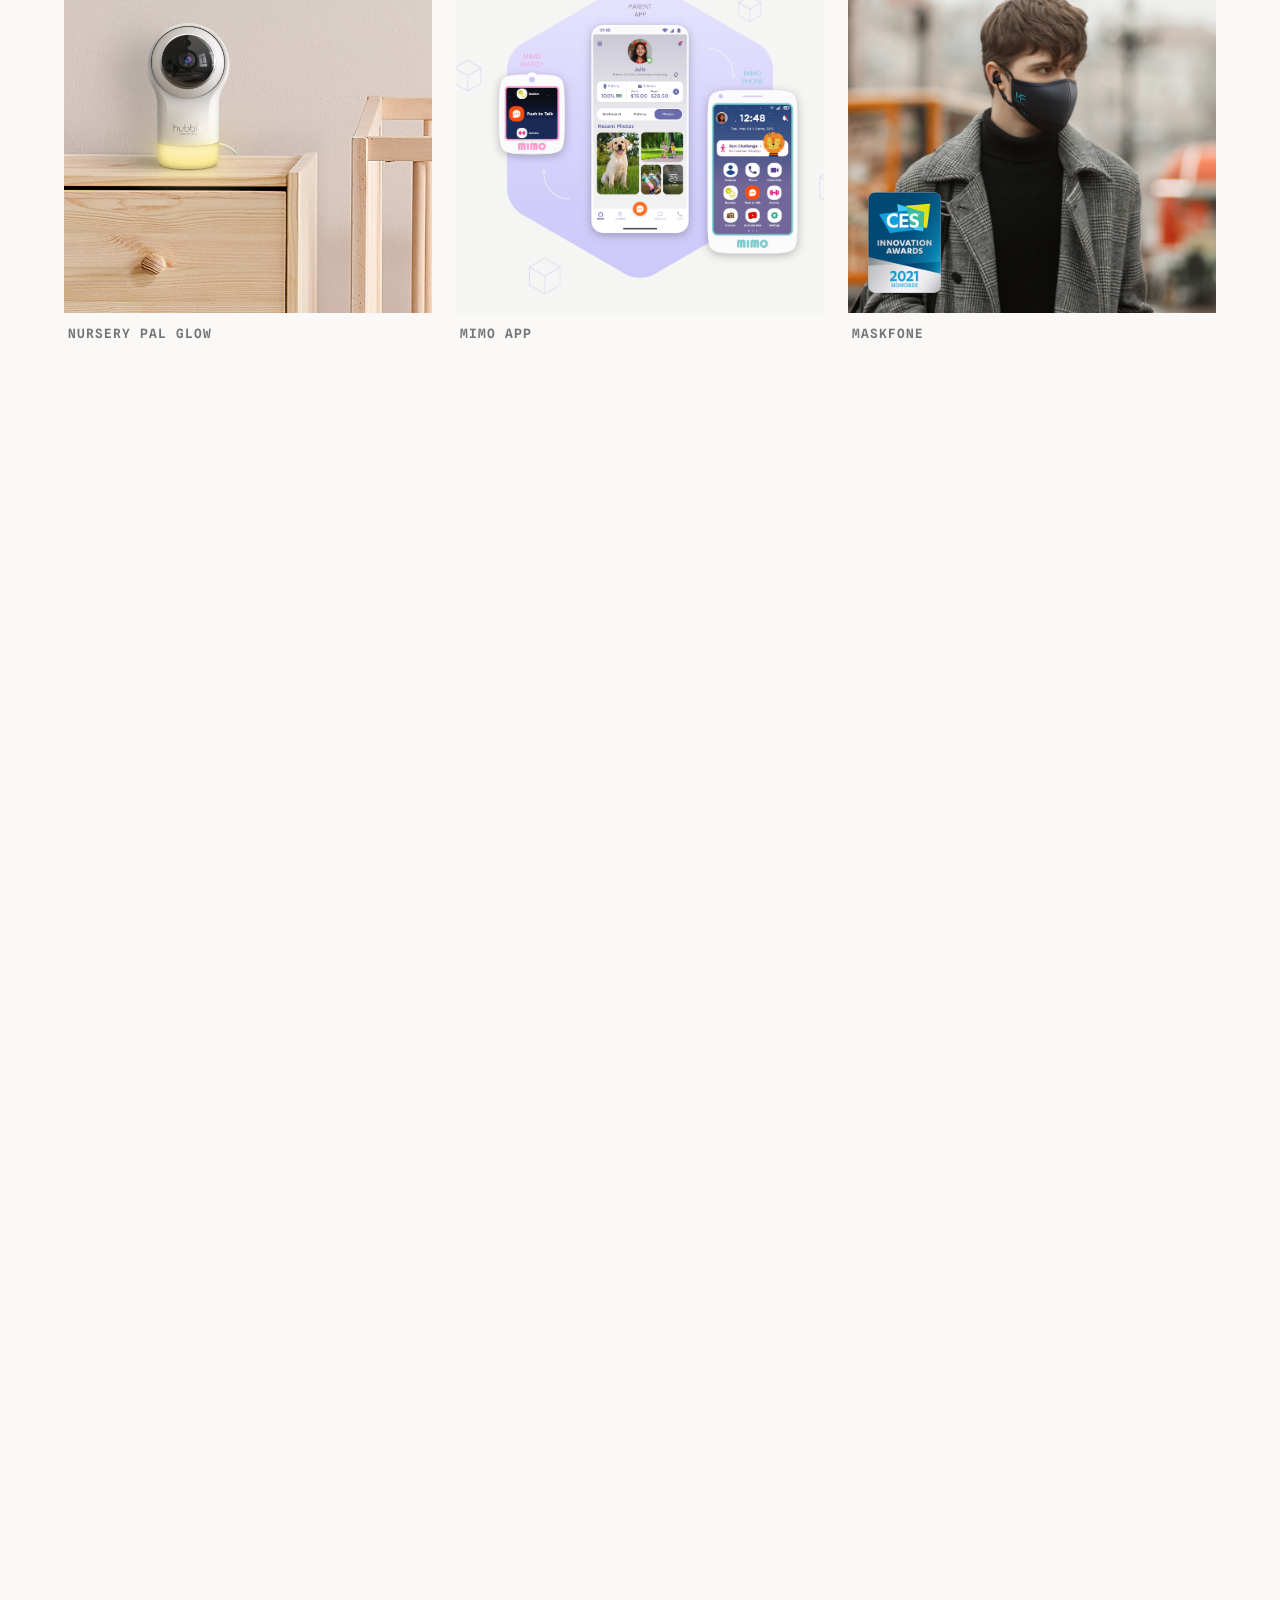
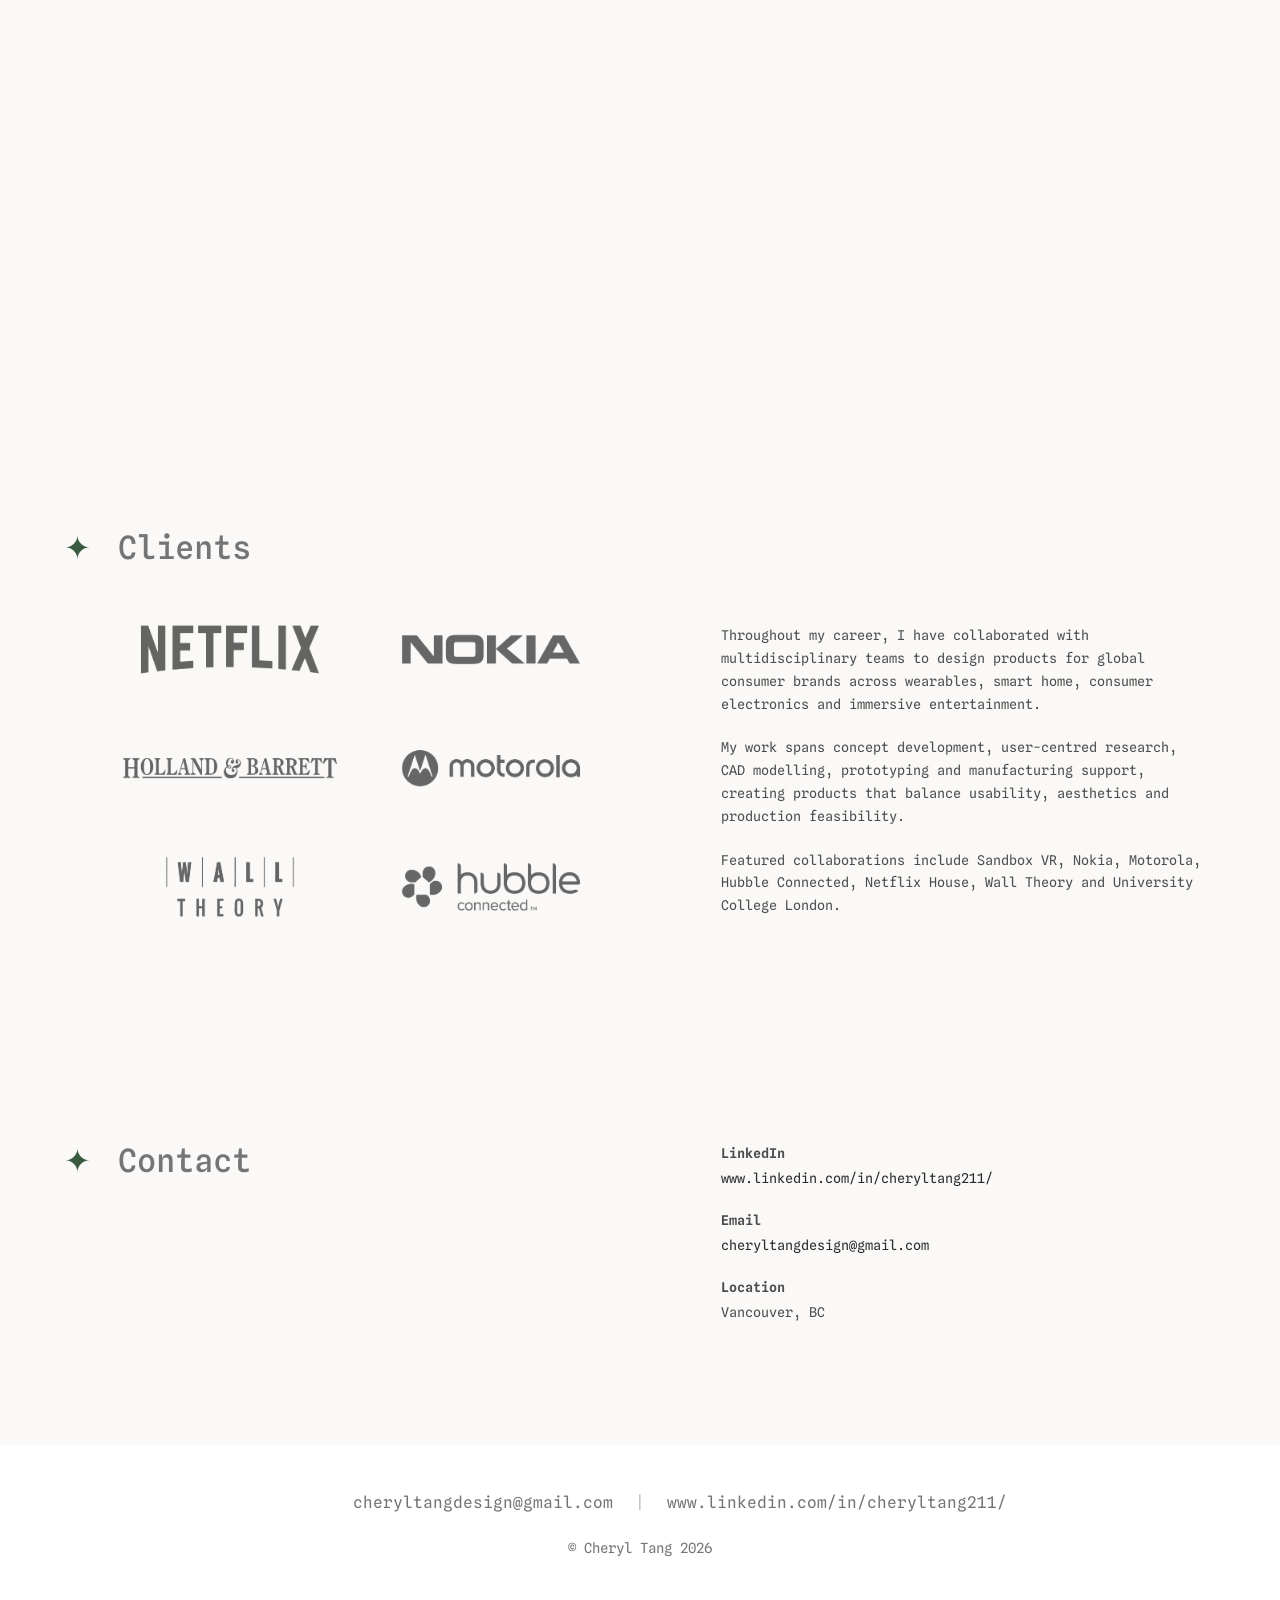
==== commit 8ffca104: "Update index.html" ====
--- a/index.html
+++ b/index.html
@@ -33,14 +33,14 @@
     <!-- Intro -->
     <div class="hero-intro">
       <span>Hi I'm</span>
-      <div class="hero-line"></div>
+      <div class="hero-intro-line"></div>
     </div>
 
     <!-- Name -->
     <div class="hero-name">
 
       <div class="hero-name-line hero-cheryl">
-        <span>Cheryl</span>
+        <span class="hero-name-bold">Cheryl</span>
       </div>
 
       <!-- Star sits between Cheryl and Tang -->
@@ -62,7 +62,7 @@
 
 
     <!-- Bottom line -->
-    <div class="hero-line hero-bottom-line"></div>
+    <div class="hero-name-line-bottom"></div>
 
   </div>
 </section>
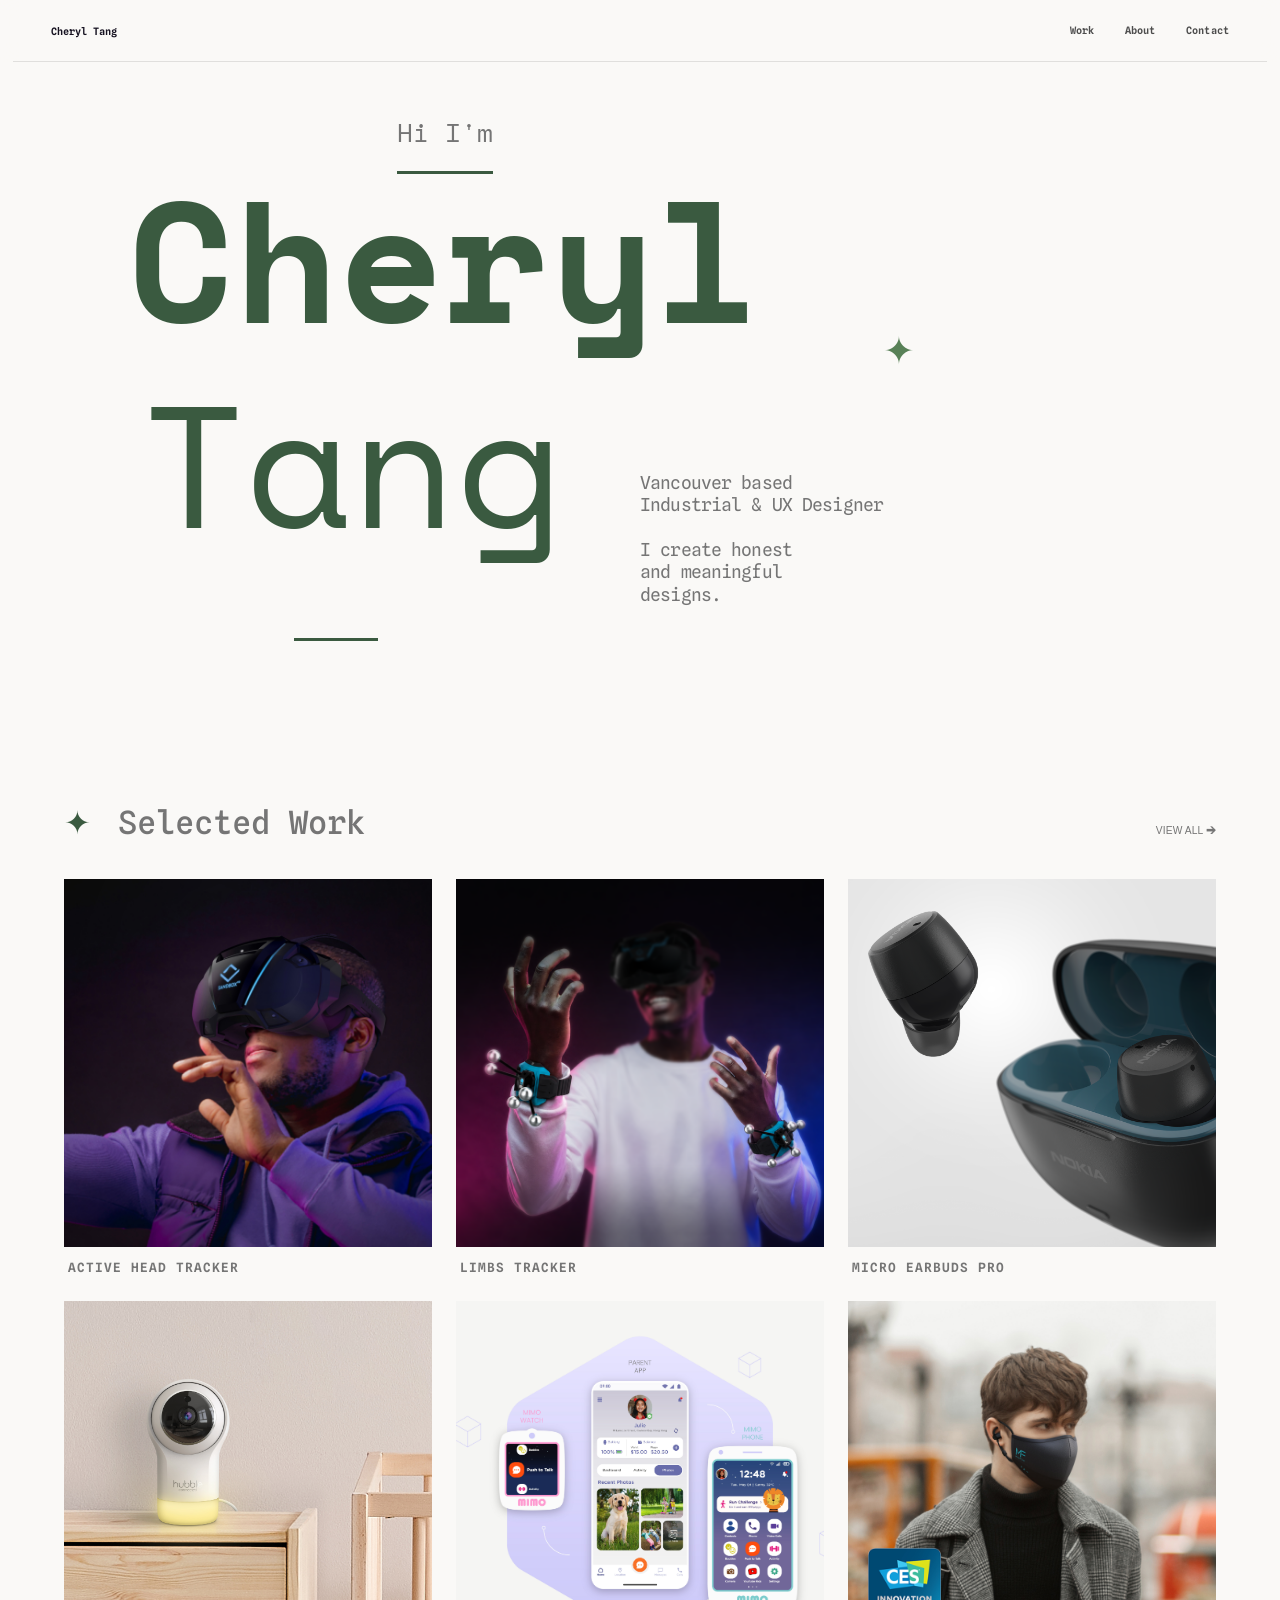
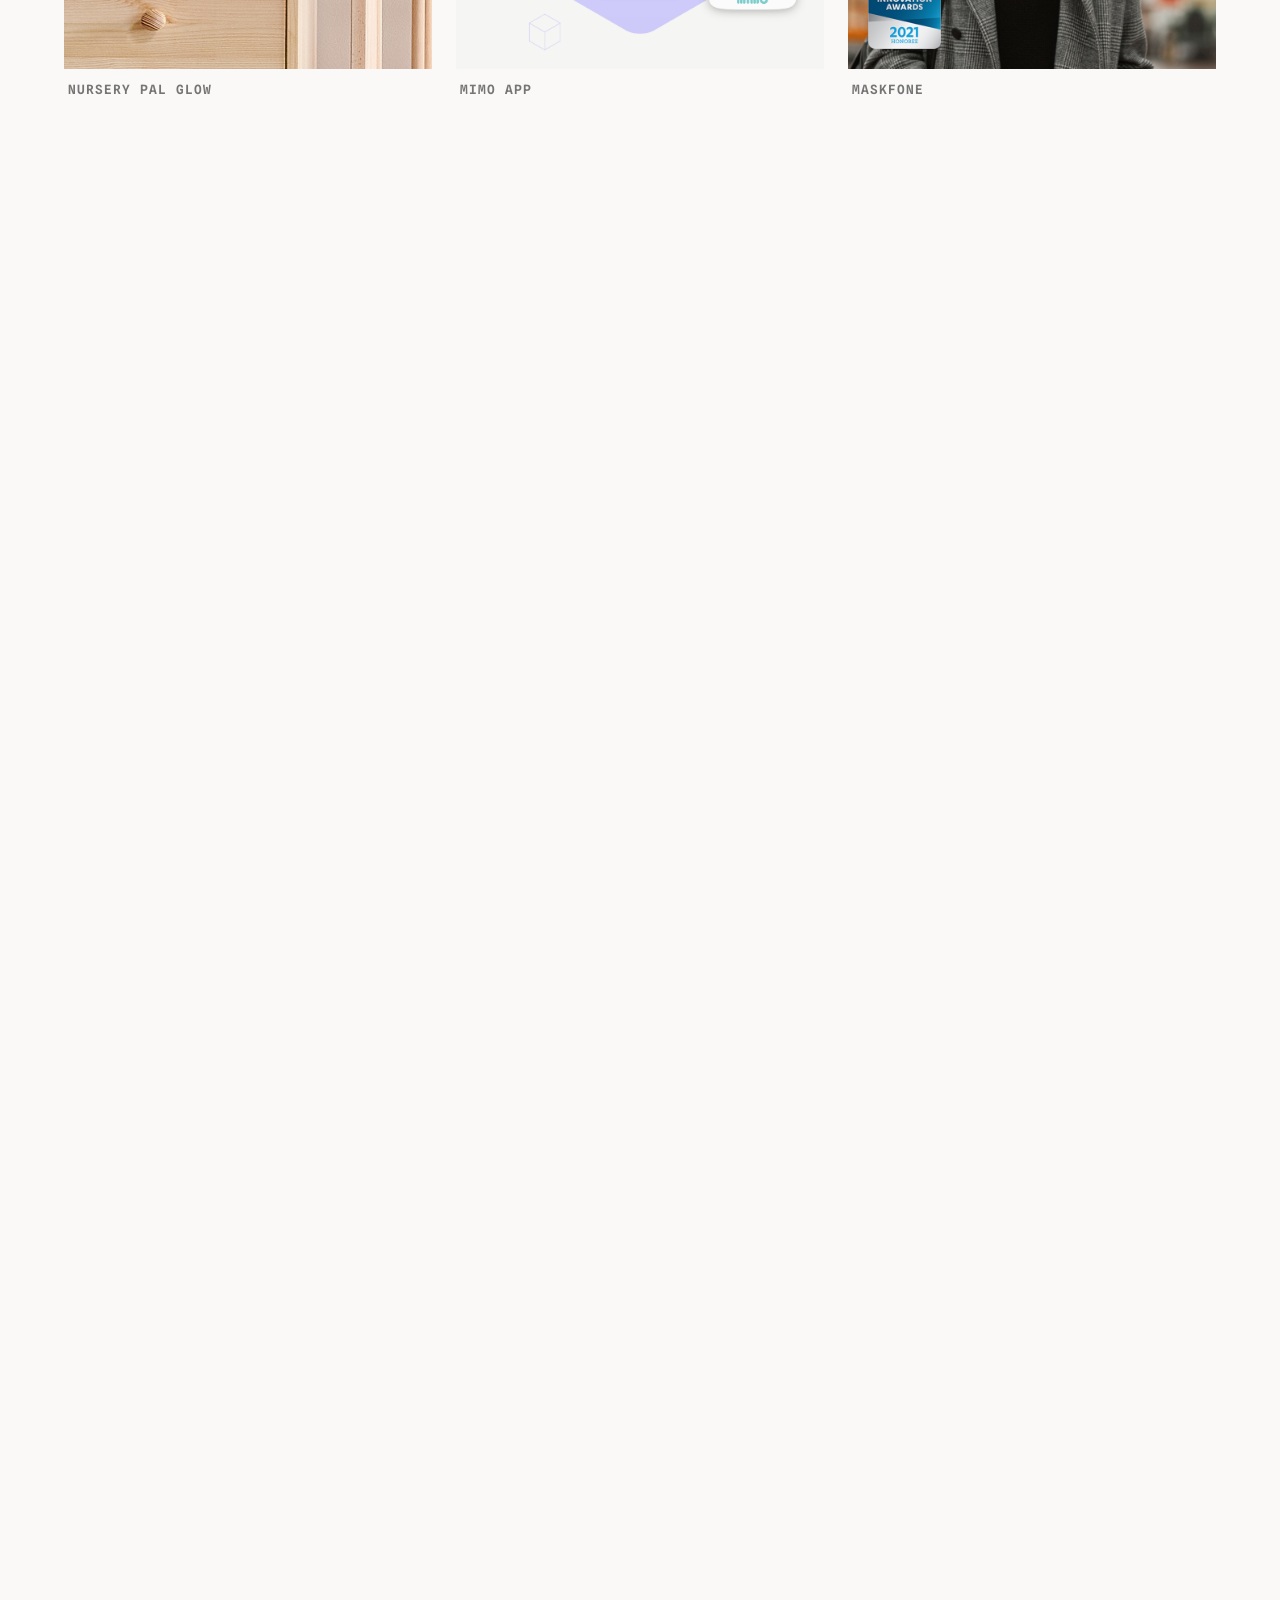
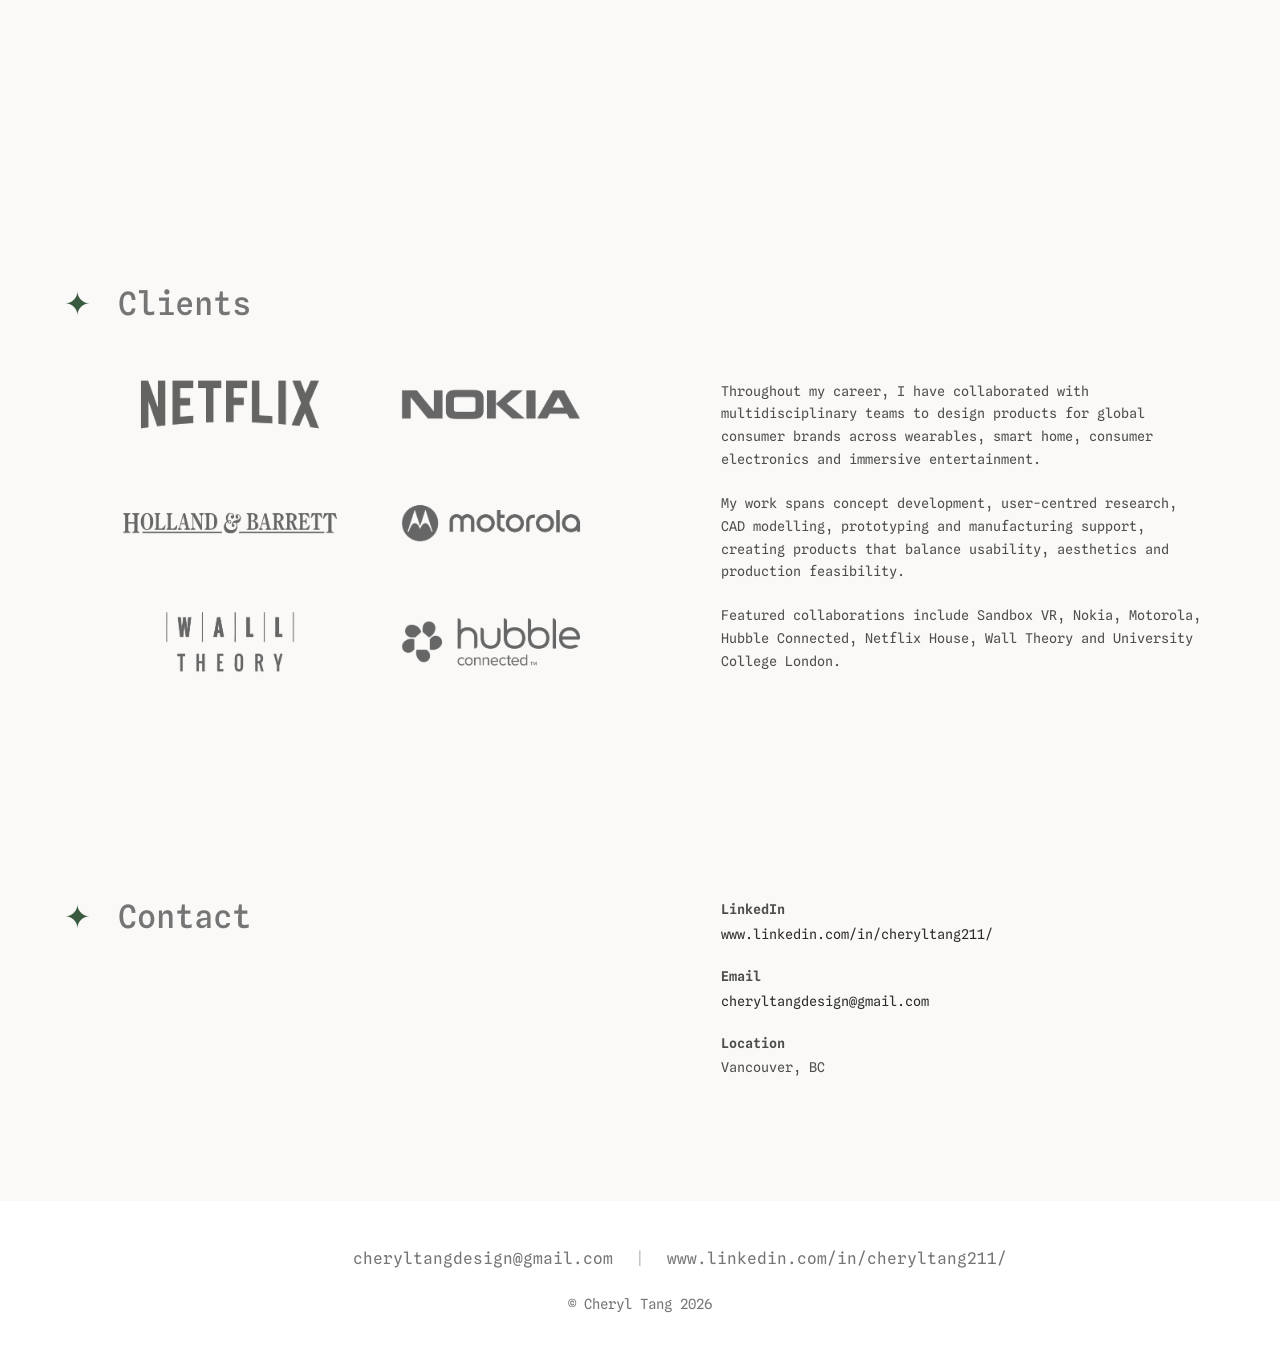
==== commit 7019f33f: "Update index.html" ====
--- a/index.html
+++ b/index.html
@@ -30,38 +30,36 @@
 <section class="hero">
   <div class="hero-content">
 
-    <!-- Intro -->
     <div class="hero-intro">
       <span>Hi I'm</span>
       <div class="hero-intro-line"></div>
     </div>
 
-    <!-- Name -->
     <div class="hero-name">
 
-      <div class="hero-name-line hero-cheryl">
+      <div class="hero-cheryl">
         <span class="hero-name-bold">Cheryl</span>
       </div>
 
-      <!-- Star sits between Cheryl and Tang -->
       <span class="hero-star" aria-hidden="true">✦</span>
 
-      <div class="hero-name-line hero-tang-row">
+      <div class="hero-tang-row">
         <span class="hero-name-light">Tang</span>
       </div>
-      
-        <div class="hero-description">
-            <p>Vancouver based</p>
-            <p>Industrial &amp; UX Designer</p>
-          <br>
-            <p>I create honest</p>
-            <p>and meaningful</p>
-            <p>designs.</p>
-        </div>
+
+      <div class="hero-description">
+        <p>Vancouver based</p>
+        <p>Industrial &amp; UX Designer</p>
+
+        <br>
+
+        <p>I create honest</p>
+        <p>and meaningful</p>
+        <p>designs.</p>
       </div>
 
-
-    <!-- Bottom line -->
+    </div>
+
     <div class="hero-name-line-bottom"></div>
 
   </div>
--- a/style.css
+++ b/style.css
@@ -22,7 +22,7 @@
   --hero: clamp(48px, 8vw, 120px);
   --h1: clamp(28px, 4vw, 60px);
   --h2: clamp(22px, 2.5vw, 36px);
-  --h3: clamp(16px, 1.6vw, 22px);
+  --h3: clamp(16px, 1.8vw, 24px);
 
   --body: clamp(12px, 1.05vw, 16px);
   --small: clamp(10px, 1vw, 14px);
@@ -120,86 +120,130 @@
    HERO
    ========================================================= */
 .hero {
-  padding: clamp(50px, 5vw, 80px) 0 clamp(70px, 7vw, 100px);
-}
+  width: 100%;
+  padding: 0;
+  
+  aspect-ratio: 2 / 1;
+  container-type: size;
+  position: relative;
+  overflow: hidden;
+}
+
 .hero-content {
-  width: min(1100px, 90%);
-  margin: 0 auto;
-
-  display: grid;
-  grid-template-columns: repeat(12, 1fr);
+  position: relative;
+  width: 100%;
+  height: 100%;
 }
 
 /* Hi I'm */
 
 .hero-intro {
-  grid-column: 5 / 10;
-  margin: 0 0 clamp(30px, 3vw, 42px);
+  position: absolute;
+
+  /* equivalent to roughly 1/3 from the left */
+  left: 31%;
+
+  /* distance from top of hero */
+  top: 9%;
+
+  margin: 0;
 
   font-family: var(--font-display);
-  font-size: clamp(20px, 2.2vw, 32px);
+  font-size: 4cqh;
   line-height: 1;
+
   color: var(--grey-light);
 }
 
 .hero-intro-line {
-  width: clamp(70px, 9vw, 100px);
-  height: 4px;
-  margin-top: clamp(20px, 2vw, 28px);
+  width: 15cqh;
+  height: 0.45cqh;
+
+  margin-top: 4cqh;
 
   background: var(--green);
 }
 
 /* Name */
 .hero-name {
-  grid-column: 1 / 13;
+  position: absolute;
+  inset: 0;
 
   font-family: var(--font-display);
   color: var(--green);
+
   letter-spacing: -0.065em;
 }
 
 /* Cheryl */
-.hero-name-line {
-  display: flex;
-  align-items: center;
+.hero-cheryl {
+  position: absolute;
+
+  left: 10%;
+  top: 20%;
+
+  display: block;
 }
 
 .hero-name-bold {
-  font-size: clamp(90px, 15vw, 230px);
+  display: block;
+
+  font-size: 27cqh;
   line-height: 0.78;
   font-weight: 700;
 }
 
 /* Star */
 .hero-star {
-  margin-left: clamp(25px, 4vw, 45px);
-  margin-top: clamp(15px, 2vw, 25px);
+  position: absolute;
+
+  /*
+    Positioned relative to the hero,
+    NOT relative to Cheryl's text.
+  */
+  left: 69%;
+  top: 42%;
+
+  margin: 0;
 
   font-family: var(--font-sans);
-  font-size: clamp(30px, 3.3vw, 50px);
+  font-size: 6cqh;
   line-height: 1;
+
   color: var(--green-light);
 }
 
 /* Tang */
-.hero-name-tang {
-  margin-top: clamp(20px, 2.5vw, 35px);
+.hero-tang-row {
+  position: absolute;
+
+  left: 11%;
+  top: 52%;
+
+  display: block;
 }
 
 .hero-name-light {
-  font-size: clamp(90px, 15vw, 230px);
+  display: block;
+
+  font-size: 27cqh;
   line-height: 0.78;
   font-weight: 400;
 }
 
 /* Description */
 .hero-description {
-  margin: 0 0 0 7.7%;
+  position: absolute;
+
+  left: 50%;
+  top: 64%;
+
+  margin: 0;
 
   font-family: var(--font-sans);
-  font-size: clamp(13px, 1.2vw, 18px);
+  font-size: 2.8cqh;
   line-height: 1.25;
+
   color: var(--grey-light);
 }
 
@@ -207,15 +251,17 @@
   margin: 0;
 }
 
-/* Bottom line */
+/* Bottom Line */
 .hero-name-line-bottom {
-  grid-column: 3 / 5;
-
-  width: 100%;
-  max-width: 120px;
-  height: 4px;
-
-  margin-top: clamp(35px, 4vw, 48px);
+  position: absolute;
+
+  left: 23%;
+  top: 90%;
+
+  width: 13cqh;
+  height: 0.45cqh;
+
+  margin: 0;
 
   background: var(--green);
 }
@@ -769,788 +815,3 @@
   .site-footer__sep { justify-self: center; }
       
   .site-footer__sep { margin: 0; }   
-      
-   }   /* =========================================================
-   Cheryl Tang — portfolio
-   ========================================================= */
-
-:root {
-  /* Colours */
-  --bg: #faf9f7;
-  --white: #ffffff;
-  --grey-dark: #2b2b2b;
-  --grey: #4d4d4d;
-  --grey-light: #757575;
-  --dark: #161221;
-  --green-deep: #27391c;
-  --green: #3a5a40;
-  --rule: #1a1a1a;
-   
-  /* Typography */
-  --font-display: "Space Mono", monospace;
-  --font-sans: "Spline Sans Mono", monospace;
-
-  --hero: clamp(48px, 8vw, 120px);
-  --h1: clamp(28px, 4vw, 60px);
-  --h2: clamp(22px, 2.5vw, 36px);
-  --h3: clamp(16px, 1.6vw, 22px);
-
-  --body: clamp(12px, 1.05vw, 16px);
-  --small: clamp(10px, 1vw, 14px);
-  --nav: clamp(10px, .8vw, 16px);
-   
-  /* Width */
-  --container: 1280px;
-  --gutter: clamp(16px, 4vw, 56px);
-   
-  /* Spacing */
-  --section: clamp(70px, 8vw, 120px);
-  --gap: clamp(16px, 2vw, 24px);
-}
-
-  *{ box-sizing:border-box; margin:0; padding:0; }
-
-   html{ scroll-behavior:smooth; }
-
-   body{
-   font-family: var(--font-sans);
-   font-size: var(--body);
-   line-height: 1.55;
-   color: var(--grey);
-   background: var(--bg);
-   -webkit-font-smoothing: antialiased;
-   }
-   
-   img{ display:block; width:100%; }
-
-   /* Container */
-   .container{ width:min(var(--container),90%); margin:auto; }
-   section{ padding-top: var(--section); padding-bottom: var(--section); }
-
-   /* Nav */
-   header {
-     position: sticky;
-     top: 0;
-     z-index: 1000;
-     height: clamp(48px, 5vw, 62px);
-     display: flex;
-     justify-content: space-between;
-     align-items: center;
-     width: 100%;
-     padding: 0 clamp(10px, 4vw, 56px);
-     background: rgba(250, 249, 247, 0.9);
-     backdrop-filter: blur(12px);
-     -webkit-backdrop-filter: blur(12px); }
-
-   header::after {
-     content: "";
-     position: absolute;
-     bottom: 0;
-     left: 1%;
-     width: 98%;
-     height: 1px;
-     background: rgba(0, 0, 0, 0.1); }
-
-   nav{
-      display: flex;
-      align-items: center;
-      gap: clamp(12px, 2.4vw, 36px);
-      flex-shrink: 0; }
-   nav a{
-      text-decoration: none;
-      color: var(--grey);
-      font-size: var(--nav);
-      font-weight: 600;
-      letter-spacing: 0.01em;
-      white-space: nowrap;
-      transition: .2s;   }
-   nav a:hover{ color: var(--green); }
-
-   .logo {
-     display: flex;
-     align-items: center;
-     font-size: var(--nav);
-     font-weight: 600;
-     line-height: 1; }
-   
-   .logo a,
-   .logo a:visited,
-   .logo a:active { color: var(--dark); text-decoration: none; }
-   
-   .logo-project {
-      margin-left: clamp(5px, .8vw, 12px);
-      color: var(--grey-light);
-      font-size: var(--nav);
-      font-weight: 500;
-      white-space: nowrap; }
-   
-   .logo a:hover { color: var(--green); }
-
-
-   /* Hero */
-/* =========================================================
-   HERO
-   ========================================================= */
-.hero {
-  padding: 80px 0 100px;
-}
-.hero-content {
-  width: min(1100px, 90%);
-  margin: 0 auto;
-}
-
-/* ---------------------------------------------------------
-   "Hi I'm"
-   --------------------------------------------------------- */
-.hero-intro {
-  margin-left: 390px;
-  margin-bottom: 42px;
-
-  font-family: var(--font-display);
-  font-size: 32px;
-  line-height: 1;
-  color: var(--grey-light);
-}
-
-.hero-intro-line {
-  width: 100px;
-  height: 4px;
-  margin-top: 28px;
-
-  background: var(--green);
-}
-
-/* ---------------------------------------------------------
-   Name
-   --------------------------------------------------------- */
-.hero-name {
-  font-family: var(--font-display);
-  color: var(--green);
-  letter-spacing: -0.065em;
-}
-
-
-/* Each line of Cheryl / Tang */
-.hero-name-line {
-  display: flex;
-  align-items: center;
-}
-
-/* ---------------------------------------------------------
-   Cheryl
-   --------------------------------------------------------- */
-.hero-name-bold {
-  font-size: clamp(130px, 15vw, 230px);
-  line-height: 0.78;
-  font-weight: 700;
-}
-
-/* ---------------------------------------------------------
-   Tang
-   --------------------------------------------------------- */
-.hero-name-tang {
-  margin-top: 35px;
-}
-
-.hero-name-light {
-  font-size: clamp(130px, 15vw, 230px);
-  line-height: 0.78;
-  font-weight: 400;
-}
-
-/* ---------------------------------------------------------
-   Star
-   --------------------------------------------------------- */
-.hero-star {
-  margin-left: 45px;
-  margin-top: 25px;
-
-  font-family: var(--font-sans);
-  font-size: 50px;
-  line-height: 1;
-  color: var(--green);
-}
-
-/* ---------------------------------------------------------
-   Description
-   --------------------------------------------------------- */
-.hero-description {
-  margin-left: 85px;
-  margin-top: 30px;
-
-  font-family: var(--font-sans);
-  font-size: 18px;
-  line-height: 1.25;
-  letter-spacing: 0;
-
-  color: var(--grey-light);
-}
-
-.hero-description p {
-  margin: 0;
-}
-
-/* ---------------------------------------------------------
-   Bottom line
-   --------------------------------------------------------- */
-.hero-name-line-bottom {
-  width: 120px;
-  height: 4px;
-
-  margin-left: 280px;
-  margin-top: 48px;
-
-  background: var(--green);
-}
-
-
-   /* Section Title */
-   section:not(.hero) {
-      opacity: 0;
-      transform: translateY(30px);
-      transition:
-      opacity 0.8s ease 0.15s,
-      transform 0.8s ease 0.15s; }
-
-   section:not(.hero).is-visible {
-      opacity: 1;
-      transform: translateY(0); }
-
-   .section-title{
-      display: flex;
-      justify-content: space-between;
-      width: 100%;
-      text-decoration: none;
-      color:var(--grey);
-      transition: .2s;
-      align-items: baseline;
-      margin-bottom: clamp(20px, 3vw, 36px);
-      gap: var(--gap); }
-  
-   .section-title a,
-   .section-title a:visited,
-   .section-title a:active { color:var(--grey-light); text-decoration:none; }
-
-   .section-title a:hover{ color:var(--green); transition: .2s; }
-   .section-title .star{ color: var(--green); margin-right: 8px; }
-   .section-title h2 { 
-      font-size: var(--h2);
-      font-weight: 500;
-      line-height: 1.2;
-      color: var(--grey-light); }
-   .section-title a{ text-decoration:none; color:inherit; }
-
-   /* Portfolio Grid */
-   .work-grid{ display:grid; grid-template-columns: repeat(3,1fr); gap: clamp(16px, 2vw, 24px); }
-   .project{ display: flex; flex-direction: column; gap: 0px; cursor: pointer; text-decoration: none; color: var(--grey-light); }
-   .project:hover { color: var(--green); }
-   .project img{ transition:.4s; }
-   .project:hover img{ transform: scale(1.04); }
-   .project h3{
-      font-size: var(--small);
-      line-height: 1.4;
-      font-weight: 600; 
-      letter-spacing:.08em; 
-      margin-top: clamp(8px, 1vw, 12px); 
-      padding-left: clamp(2px, 0.35vw, 4px); 
-      text-transform:uppercase; 
-      color: inherit; }
-
-   /* Media Ratio */
-   .media--1x1 { aspect-ratio: 1/1; }
-   .media--16x9 { aspect-ratio: 16/9; }
-   .media--2x1 { aspect-ratio: 2/1; }
-   .media--4x3 { aspect-ratio: 4/3; }
-   .media--3x4 { aspect-ratio: 3/4; }
-   .media--4x5 { aspect-ratio: 4/5; }
-   
-   .media--1x1,
-   .media--16x9,
-   .media--2x1,
-   .media--4x3,
-   .media--3x4,
-   .media--4x5 { width: 100%; overflow:hidden; }
-
-   .media--1x1 img,
-   .media--16x9 img,
-   .media--2x1 img,
-   .media--4x3 img,
-   .media--3x4 img,
-   .media--4x5 img { width: 100%; height: 100%; object-fit: cover; }
-
-   /* About */
-   .about{
-      display:grid;
-      grid-template-columns: 1fr 1.2fr;
-      gap: clamp(28px, 5vw, 70px);
-      align-items:start; }
-   
-   .about img{ object-fit: cover; }
-   
-   .about p{ max-width: 650px; font-size: var(--body); line-height: 1.7; }
-
-   /* Experience */
-   .timeline{ display: grid; gap: clamp(16px, 2.5vw, 28px); }
-   
-   .job{
-      display: grid;
-      grid-template-columns: 1fr 1.2fr 1fr;
-      align-items: center;
-      line-height: 1.5;
-      gap: clamp(16px, 3vw, 40px);
-      padding: clamp(16px, 2vw, 24px);
-      border-bottom: 1px solid rgba(0, 0, 0, 0.2); }
-
-   .job div:nth-child(1){ text-align: left; color: var(--grey-light); }
-   .job div:nth-child(2){ text-align: left; }
-   .job div:nth-child(3){ text-align: right; }
-
-   /* Clients */
-   .brands{
-      display: grid;
-      grid-template-columns: 1.2fr 1fr;
-      gap: clamp(28px, 5vw, 70px);
-      align-items: center; }
-
-   .brands-content{ max-width: 480px; }
-   .brands-content p{ margin: 0; font-size: var(--body); line-height: 1.7; }
-   .brands-image{ overflow:hidden; }
-   .project img,
-   .hero-banner img,
-   .brands-image img{
-       width: 100%;
-       height: 100%;
-       object-fit: cover; }
-   
-   /* Contact */
-   .contact{
-       display: grid;
-       grid-template-columns: 1.2fr 1fr;
-       gap: clamp(28px, 5vw, 70px);
-       align-items: start; }
-   .contact-content{ grid-column: 2; max-width: 480px; }
-   .contact-content > div{ margin-bottom: clamp(14px, 1.5vw, 20px);; }
-   .contact-content p{ margin: 0; font-size: var(--body); line-height: 1.7; }
-   
-   .contact-content p:first-child{
-       font-weight:600;
-       color:var(--grey);
-       margin-bottom:2px; }
-   
-   .contact-content a{
-       text-decoration:none;
-       color:var(--grey-dark);
-       font-size: var(--body);
-       line-height: 1.7;
-       transition: .2s; }
-   
-   .contact-content a:hover{ color:var(--green); }
-
-/* ALL WORKS */
-   .work-page { padding-top: 40px; padding-bottom: 140px; }
-
-
-/* =========================================================
-   PROJECT DETAIL PAGE
-========================================================= */
-
-/* Project Hero */
-.project-hero {
-  --hero-text: var(--grey);
-  display: flex;
-  align-items: flex-start;
-  justify-content: center;
-  position: relative;
-  width: 100vw;
-  height: auto;
-  aspect-ratio: 2/1;
-  margin-top: 0;
-  margin-left: calc(50% - 50vw);
-  padding: 0;
-  overflow: hidden;
-  container-type: size; }
-
-.project-hero--light {--hero-text: var(--bg); }
-
-.project-hero-content,
-.project-hero-content h1,
-.project-hero-description,
-.project-hero-meta,
-.project-hero-meta p { color: var(--hero-text); }
-
-.project-hero > img {
-  display: block;
-  width: 96%;
-  height: auto; 
-  object-fit: contain;
-  object-position: center; }
-
-/* Project hero title + description */
-.project-hero-content {
-  position: absolute;
-  left: 10cqh;
-  top: 4cqh;
-  width: min(420px, 40%);
-  z-index: 2; }
-
-.project-hero-content h1 {
-  white-space: nowrap;
-  font-size: 8cqh;
-  line-height: 1.6;
-  font-weight: 500;
-  margin-bottom: 3cqh;
-  color: inherit; 
-  text-transform: uppercase; }
-
-.project-hero-description {
-  font-size: 2.2cqh;
-  font-weight: 400;
-  line-height: 1.6;
-  width: 55cqh;
-  color: inherit; }
-
-/* Hero metadata */
-.project-hero-meta {
-  position: absolute;
-  left: 10cqh;
-  bottom: 10cqh;
-  z-index: 3;
-  display: flex;
-  gap: 3cqh;
-  flex-direction: column;
-  align-items: flex-start;
-  color: inherit; }
-
-.project-hero-meta p {
-  display: flex;
-  flex-direction: column;
-  margin: 0;
-  font-size: 2.2cqh;
-  line-height: 1.6;
-  font-weight: 300; }
-
-/* Tools */
-.tool-box {
-  display: flex;
-  align-items: center;
-  gap: 2cqh;
-  padding-top: .8cqh; }
-
-.tool {
-  display: block;
-  width: 5cqh;
-  height: 5cqh;
-  flex: 0 0 5cqh; }
-
-.tool img {
-  display: block;
-  width: 100%;
-  height: 100%;
-  object-fit: contain; }
-
-section:not(.hero):not(.project-hero) {
-  opacity: 0;
-  transform: translateY(30px);
-  transition:
-    opacity 0.8s ease 0.15s,
-    transform 0.8s ease 0.15s; }
-
-section:not(.hero):not(.project-hero).is-visible {
-  opacity: 1;
-  transform: translateY(0); }
-
-/* Project information */
-
-.project-container { width: min(1600px, 92%); margin: auto; }
-.project-content { padding-bottom: 0px; }
-.project-section {
-  display: grid;
-  grid-template-columns: 1fr 1.6fr;
-  gap: clamp(28px, 5vw, 60px);
-  padding: 0; }
-
-.project-section-divider {
-  width: min(var(--container), 90%);
-  height: 1px;
-  margin: 0 auto;
-  background: rgba(0, 0, 0, 0.2) }
-
-.project-section-title { margin-bottom: clamp(24px, 3vw, 40px) }
-.project-section-title h2 .star { color: var(--green); margin-right: 8px; }
-.project-section-title h2 {
-   font-size: var(--h2);
-   font-weight: 500;
-   color: var(--grey-light); }
-
-.project-section-text { max-width: 480px; }
-.project-section-text p {
-  margin-bottom: clamp(14px, 1.5vw, 20px);
-  color: var(--grey);
-  font-size: var(--body);
-  line-height: 1.6; }
-
-.project-section-text a,
-.project-section-text a:visited,
-.project-section-text a:active { color: var(--grey); }
-
-.project-section-text a:hover { color: var(--green); }
-
-.project-section-media {
-  width: 100%;
-  min-width: 0;
-  display: flex;
-  flex-direction: column;
-  gap: 24px; }
-
-.project-section-media img {
-  display: block;
-  width: 100%;
-  height: auto; }
-
-.horizontal-scroll {
-  width: 100%;
-  overflow-x: auto;
-  overflow-y: hidden;
-  -webkit-overflow-scrolling: touch; }
-
-.horizontal-scroll img {
-  display: block;
-  width: 100%;
-  height: auto; }
-
-/* Images side by side, with captions underneath */
-.project-media-grid {
-  width: 100%;
-  display: grid;
-  grid-template-columns: repeat(2, minmax(0, 1fr));
-  gap: 24px;
-  margin: 0;
-  padding: 0;
-  align-items: start; }
-
-.project-media-grid--3 { grid-template-columns: repeat(3, minmax(0, 1fr)); }
-
-.project-media-grid figure { width: 100%; margin: 0; padding: 0; }
-
-.project-media-grid figure img {
-  display: block;
-  width: 100%;
-  height: auto; }
-
-.project-media-grid figcaption {
-  margin-top: 12px;
-  color: var(--grey-light);
-  font-size: var(--body);
-  line-height: 1.5; }
-
-.project .section-title { margin-bottom: 12px; }
-
-/* Image Groups */
-
-.project-gallery { display: grid; gap: 24px; }
-.project-gallery--2 { grid-template-columns: repeat(2, 1fr); }
-.project-gallery--3 { grid-template-columns: repeat(3, 1fr); }
-
-
-/* Context Visuals */
-
-.context-gallery { width: min(760px, 100%); margin-left: auto; }
-
-.context-gallery img {
-  width: 100%;
-  height: auto;
-  display: block;
-  margin-bottom: 24px; }
-
-/* Features */
-
-.features {
-  display: grid;
-  gap: 40px;
-  padding: 0; }
-.feature-row {
-  display: grid;
-  grid-template-columns: 1fr 1.6fr;
-  gap: clamp(28px, 5vw, 60px);
-  align-items: start; }
-.feature-media { width: 100%; }
-.feature-media img {
-  display: block;
-  width: 100%;
-  height: auto; }
-
-/* Video */
-
-.video-wrapper {
-  position: relative;
-  width: 100%;
-  aspect-ratio: 16 / 9;
-  overflow: hidden; }
-.video-wrapper iframe {
-  position: absolute;
-  inset: 0;
-  width: 100%;
-  height: 100%;
-  border: 0; }
-
-/* Project Navigation */
-
-.project-navigation {
-  display: grid;
-  grid-template-columns: 1fr 1fr;
-  gap: clamp(16px, 3vw, 40px);
-  width: 98vw;
-  margin-left: calc((100% - 98vw) / 2);
-  padding: 0 clamp(20px, 5vw, 80px); }
-
-.project-nav-section {
-  padding-top: 40px;
-  padding-bottom: 40px; }
-
-.project-navigation a {
-  text-decoration: none;
-  color: var(--grey-light);
-  transition: color .2s; }
-
-.project-navigation a:hover { color: var(--green); }
-.project-navigation a:last-child { text-align: right; }
-
-.section-title a,
-.project-navigation a {
-  font-family: var(--font-sans);
-  font-size: var(--nav);
-  font-weight: 500;
-  letter-spacing: 0.01em;
-  line-height: 1.4;
-  text-decoration: none;
-  color: var(--grey-light);}
-
-/* Back To Top */
-
-.back-to-top {
-  position: fixed;
-  right: 12px;
-  bottom: 12px;
-  z-index: 1000;
-  display: flex;
-  align-items: center;
-  justify-content: center;
-  transform: translateY(-2px);
-  width: 40px;
-  height: 40px;
-  background: var(--white);
-  color: var(--grey);
-  border-radius: 0 0 0 0;
-  text-decoration: none;
-  font-size: 18px;
-  font-weight: 600;
-  line-height: 1; 
-  transition:
-    background 0.2s ease,
-    color 0.2s ease,
-    transform 0.2s ease; }
-
-.back-to-top:hover {
-  background: var(--green);
-  color: var(--white);
-  transform: translateY(-3px); }
-
-.star,
-.section-title a,
-.project-navigation a,
-.back-to-top {
-  font-family: "Noto Sans Symbols 2", sans-serif; }
-
-
-   /* Footer */
-   .site-footer {
-     background: var(--white);
-     padding: clamp(28px, 5vw, 46px) var(--gutter) clamp(30px, 5vw, 50px);
-     text-align: center;
-     color: var(--grey-light);
-     font-size: clamp(12px, 1.4vw, 16px);
-   }
-
-   .site-footer a{ color:inherit; }
-
-   .site-footer__links {
-     display: grid;
-     grid-template-columns: 1fr auto 1fr;
-     align-items: center;
-     width: 100%;
-   }
-   
-   .site-footer__links a {
-     text-decoration: none;
-     transition: color 0.2s ease;
-   }
-
-   .site-footer__links a:first-child { justify-self: end; }
-   .site-footer__links a:last-child { justify-self: start; }
-   .site-footer__links a:hover { color: var(--green); }
-   
-   .site-footer__sep {
-     justify-self: center;
-     margin: 0 22px;
-     color: #bdbdbd; }
-   
-   .site-footer__copy {
-     margin-top: clamp(16px, 2vw, 22px);
-     font-size: clamp(12px, 1.2vw, 14px);
-   }
-
-/* Responsive */
-   @media (max-width: 900px) {
-      
-   header { height: 50px; padding: 0 16px; }
-   nav { gap: clamp(10px, 3vw, 18px); }
-   nav a { font-size: clamp(11px, 1.8vw, 14px); }
-
-      
-   .work-grid{ grid-template-columns: 1fr; }
-   .about{ grid-template-columns: 1fr; }
-   .brands{ grid-template-columns: 1fr; gap:40px; }
-   .contact{ grid-template-columns: 1fr; }
-   .contact-content { grid-column: 1; }   
-   .job{ grid-template-columns: 1fr; gap: 8px;}
-      .job div:nth-child(1),
-      .job div:nth-child(2),
-      .job div:nth-child(3) { text-align:left; }
-   
-   section{ padding-top: clamp(60px, 10vw, 80px); padding-bottom: clamp(60px, 10vw, 80px); }
-   .section-title { margin-bottom: clamp(20px, 5vw, 32px); }
-      
-  .project-hero { width: 100vw; margin-left: calc(50% - 50vw); }
-  .project-hero-content {
-    transform: none;
-    width: auto;
-    max-width: 80%; }
-
-  .project-section {
-    grid-template-columns: 1fr;
-    gap: 32px;
-    padding: 0; }
-
-  .horizontal-scroll img { width: 180%; max-width: none; }
-      
-  .feature-row { grid-template-columns: 1fr; gap: 24px; }
-  .feature-media { width: 100%; }   
-
-  .project-media-grid { grid-template-columns: 1fr; gap: 32px; }
-      
-  .project-navigation { padding: 50px clamp(16px, 6vw, 56px); }
-      
-  .back-to-top {
-    width: 40px;
-    height: 40px;
-    font-size: 14px; }
- 
-  .site-footer__links { grid-template-columns: 1fr; gap: 8px; }
-      
-  .site-footer__links a:first-child,
-  .site-footer__links a:last-child,
-  .site-footer__sep { justify-self: center; }
-      
-  .site-footer__sep { margin: 0; }   
-      
-   }
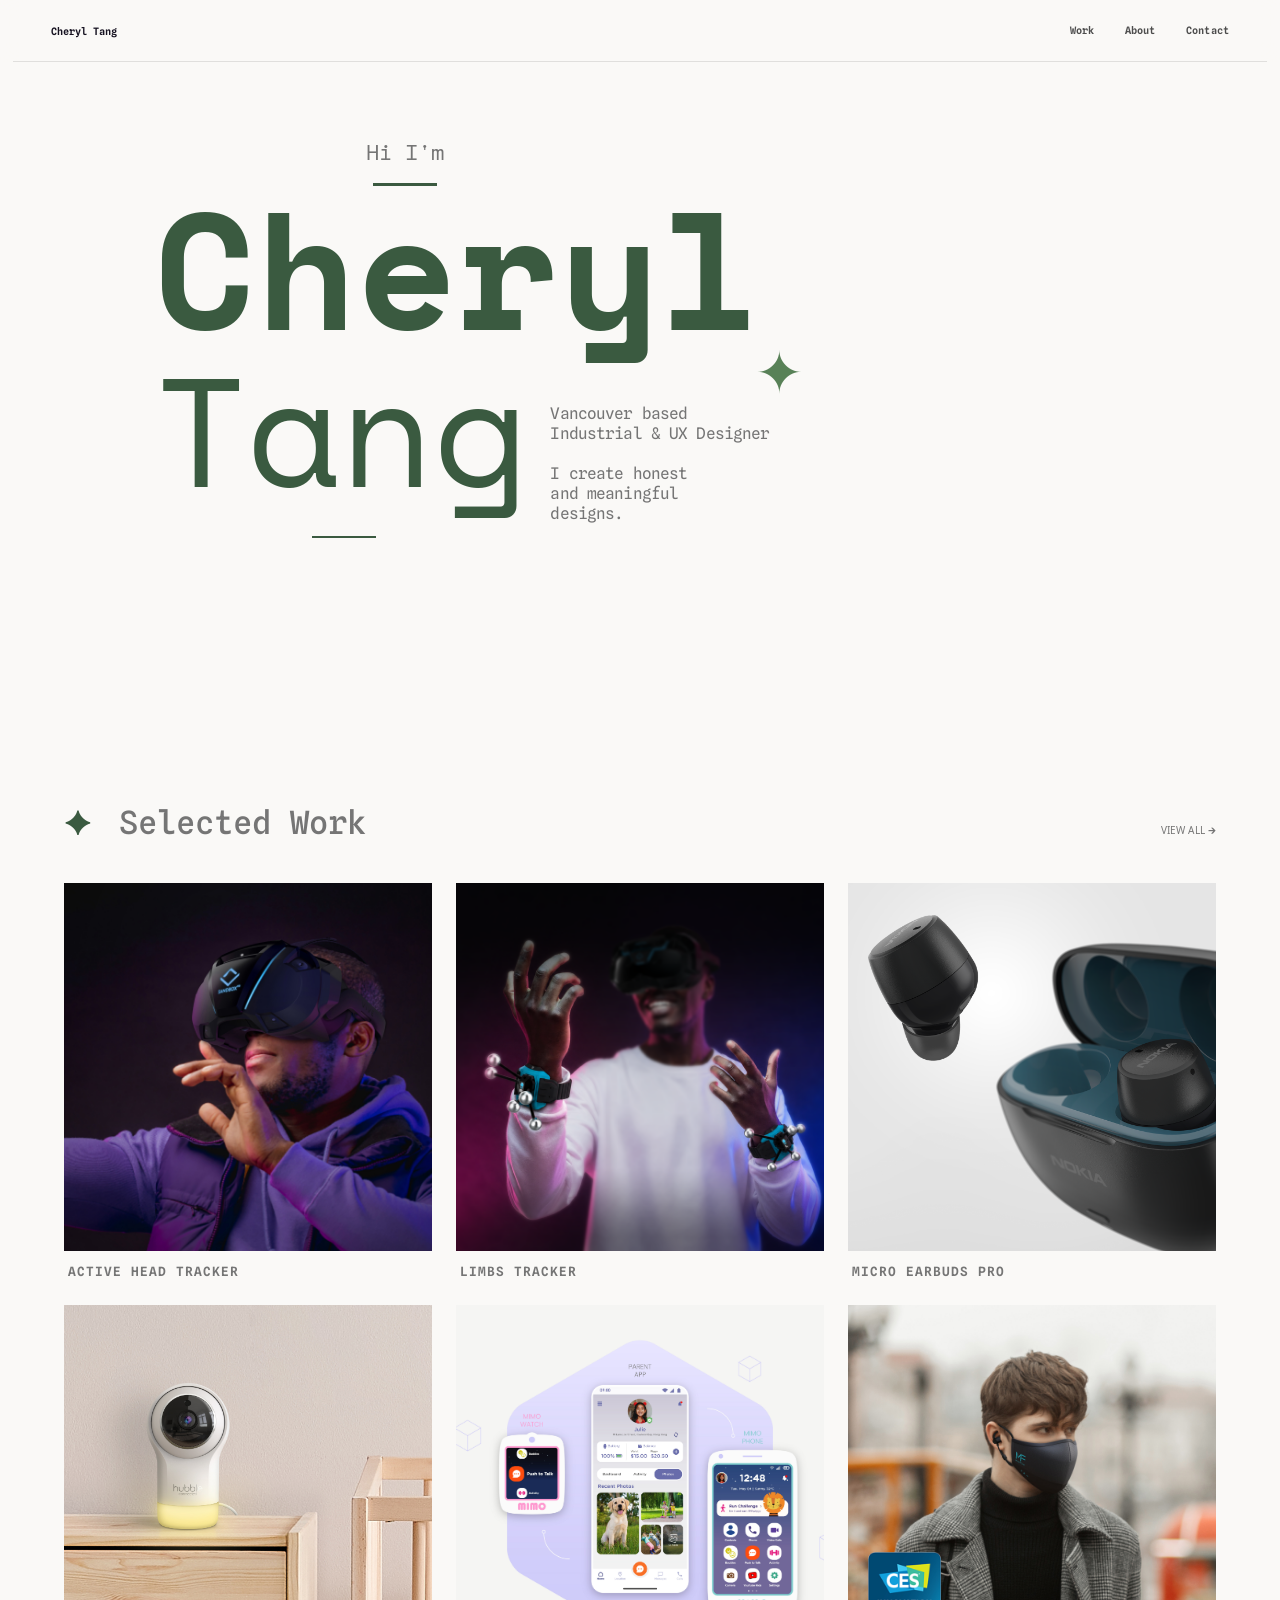
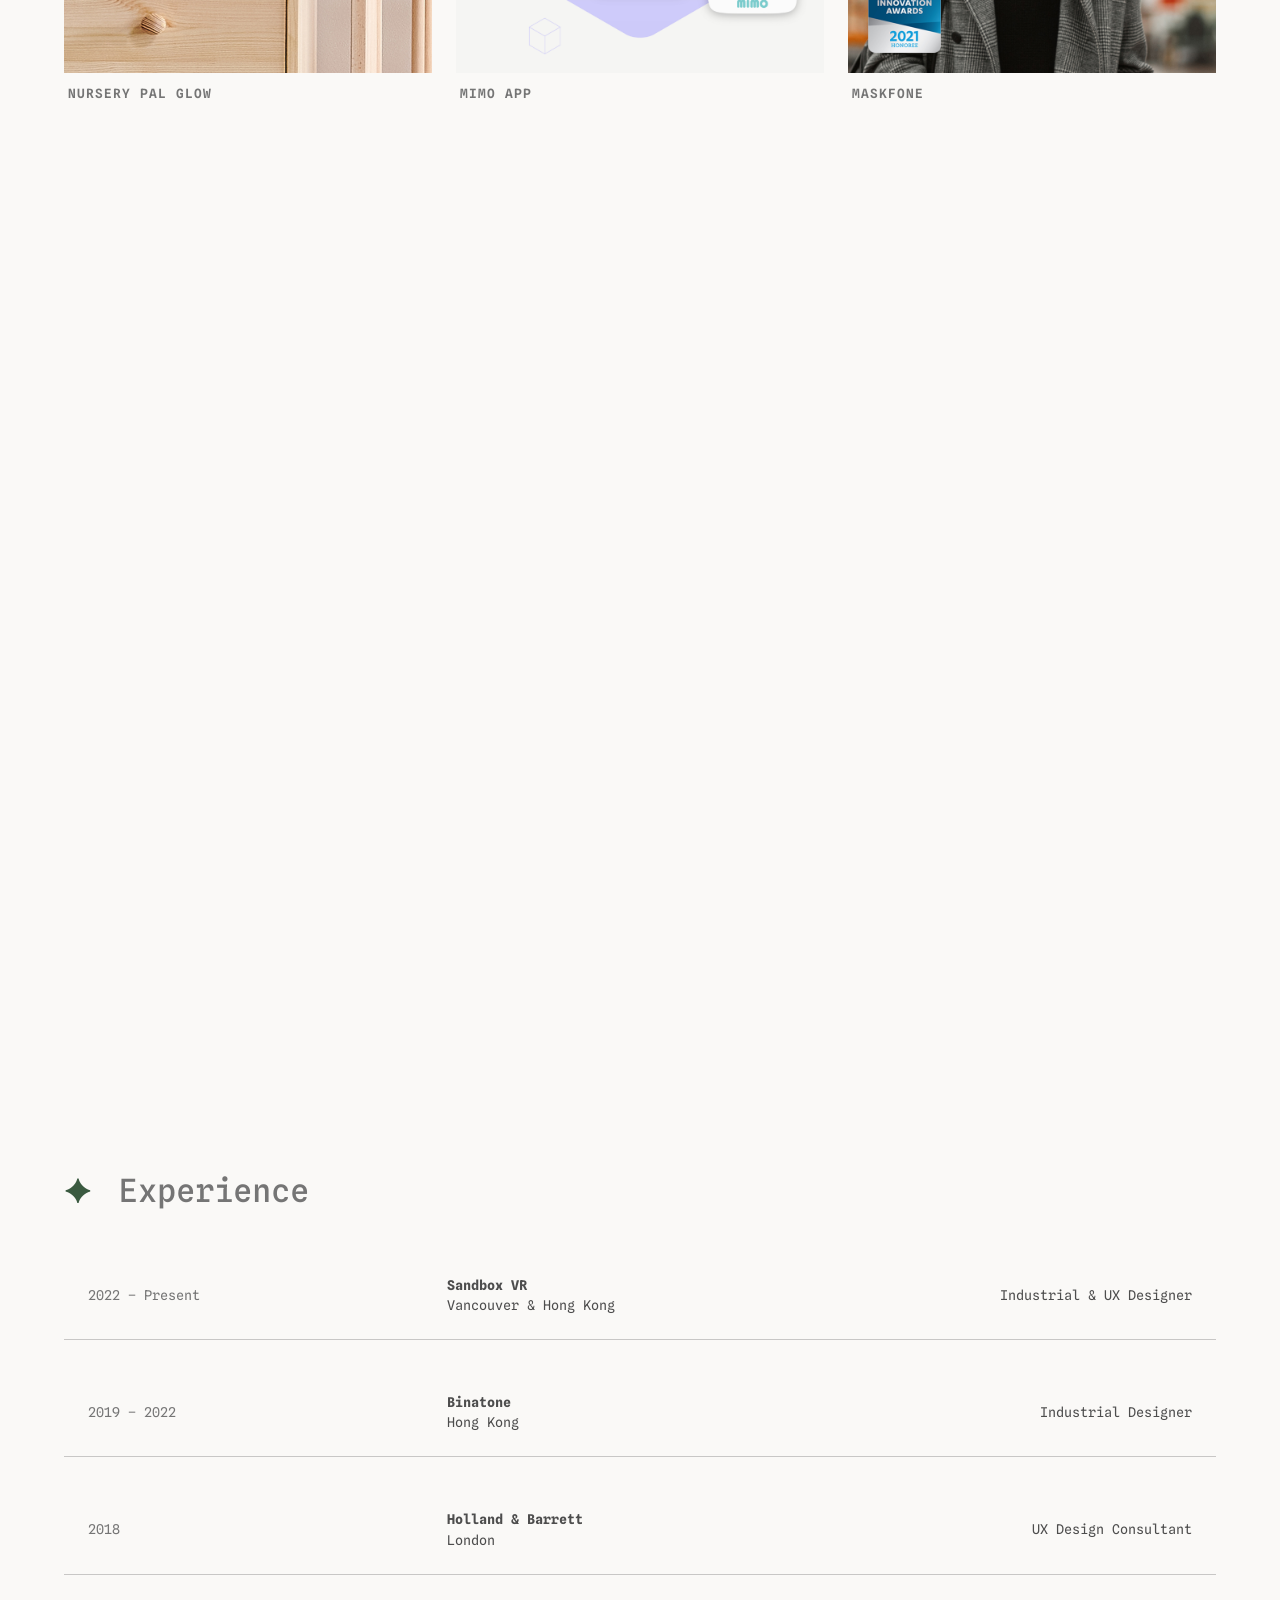
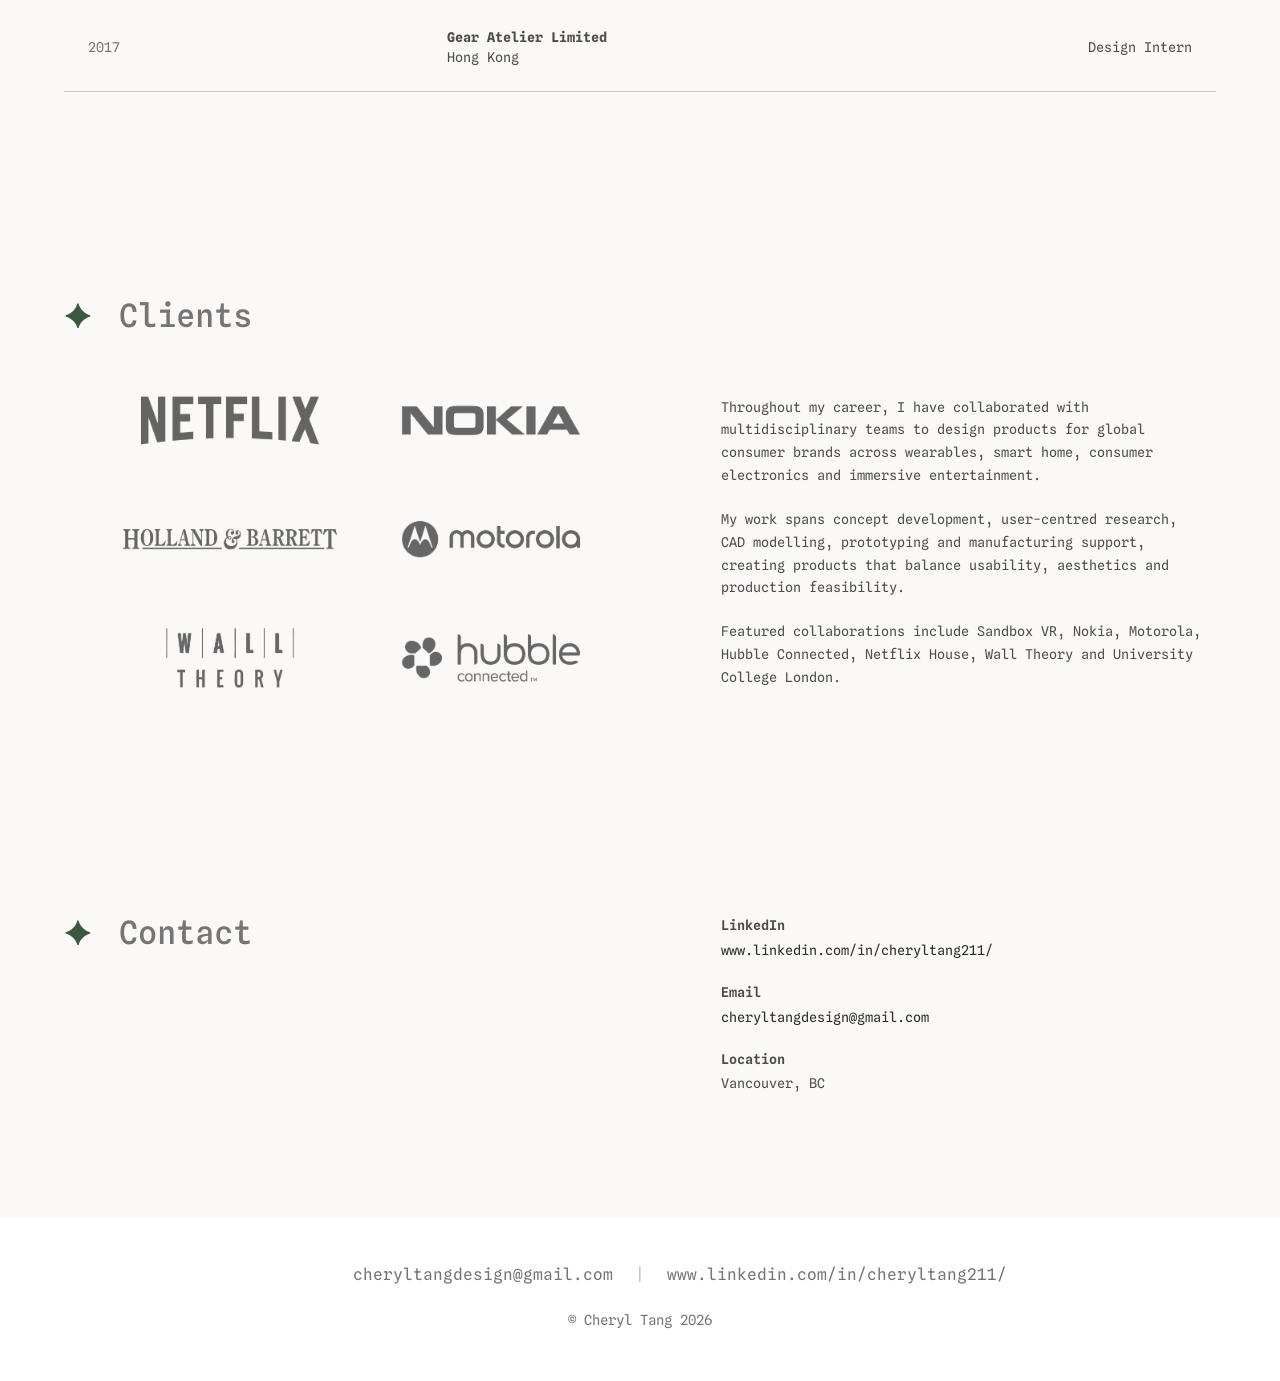
==== commit 793bade0: "Update index.html" ====
--- a/index.html
+++ b/index.html
@@ -6,8 +6,7 @@
   <title>Cheryl Tang — Industrial Designer</title>
   <link rel="preconnect" href="https://fonts.googleapis.com">
   <link rel="preconnect" href="https://fonts.gstatic.com" crossorigin>
-  <link href="https://fonts.googleapis.com/css2?family=Inter:wght@400;500;600&family=Space+Mono:wght@400;700&family=Spline+Sans+Mono:wght@300;400;500;600&display=swap"
-  rel="stylesheet">
+  <link href="https://fonts.googleapis.com/css2?family=Inter:wght@400;500;600&family=Noto+Sans+Symbols+2&family=Space+Mono:wght@400;700&family=Spline+Sans+Mono:wght@300;400;500;600&display=swap" rel="stylesheet">
   <link rel="stylesheet" href="style.css">
   <link rel="icon" type="image/png" href="images/icon-02.png">
 </head>
--- a/style.css
+++ b/style.css
@@ -122,149 +122,101 @@
 .hero {
   width: 100%;
   padding: 0;
-  
   aspect-ratio: 2 / 1;
   container-type: size;
   position: relative;
-  overflow: hidden;
-}
+  overflow: hidden; }
 
 .hero-content {
   position: relative;
   width: 100%;
-  height: 100%;
-}
+  height: 100%; }
 
 /* Hi I'm */
-
 .hero-intro {
   position: absolute;
-
-  /* equivalent to roughly 1/3 from the left */
-  left: 31%;
-
-  /* distance from top of hero */
-  top: 9%;
-
+  left: 28.6%;
+  top: 12.5%;
   margin: 0;
-
   font-family: var(--font-display);
-  font-size: 4cqh;
+  font-size: 3.4cqh;
   line-height: 1;
-
   color: var(--grey-light);
-}
+  text-align: center; }
 
 .hero-intro-line {
-  width: 15cqh;
-  height: 0.45cqh;
-
-  margin-top: 4cqh;
-
-  background: var(--green);
-}
+  width: 10cqh;
+  height: 0.4cqh;
+  margin: 3cqh auto 0;
+  background: var(--green); }
 
 /* Name */
 .hero-name {
   position: absolute;
   inset: 0;
-
   font-family: var(--font-display);
   color: var(--green);
-
-  letter-spacing: -0.065em;
-}
+  letter-spacing: -0.065em; }
 
 /* Cheryl */
 .hero-cheryl {
   position: absolute;
-
-  left: 10%;
-  top: 20%;
-
-  display: block;
-}
+  left: 12%;
+  top: 22%;
+  display: block; }
 
 .hero-name-bold {
   display: block;
-
-  font-size: 27cqh;
+  font-size: 26cqh;
   line-height: 0.78;
-  font-weight: 700;
-}
+  font-weight: 700; }
 
 /* Star */
 .hero-star {
   position: absolute;
-
-  /*
-    Positioned relative to the hero,
-    NOT relative to Cheryl's text.
-  */
-  left: 69%;
-  top: 42%;
-
+  left: 59%;
+  top: 44%;
   margin: 0;
-
   font-family: var(--font-sans);
-  font-size: 6cqh;
+  font-size: 9cqh;
   line-height: 1;
-
-  color: var(--green-light);
-}
+  color: var(--green-light); }
 
 /* Tang */
 .hero-tang-row {
   position: absolute;
-
-  left: 11%;
-  top: 52%;
-
-  display: block;
-}
+  left: 12%;
+  top: 48%;
+  display: block; }
 
 .hero-name-light {
   display: block;
-
-  font-size: 27cqh;
+  font-size: 24cqh;
   line-height: 0.78;
-  font-weight: 400;
-}
+  font-weight: 400; }
 
 /* Description */
 .hero-description {
   position: absolute;
-
-  left: 50%;
-  top: 64%;
-
+  left: 43%;
+  top: 53.5%;
   margin: 0;
-
   font-family: var(--font-sans);
-  font-size: 2.8cqh;
+  font-size: 2.5cqh;
   line-height: 1.25;
-
-  color: var(--grey-light);
-}
-
-.hero-description p {
-  margin: 0;
-}
+  color: var(--grey-light); }
+
+.hero-description p { margin: 0; }
 
 /* Bottom Line */
 .hero-name-line-bottom {
   position: absolute;
-
-  left: 23%;
-  top: 90%;
-
-  width: 13cqh;
-  height: 0.45cqh;
-
+  left: 24.4%;
+  top: 74%;
+  width: 10cqh;
+  height: 0.4cqh;
   margin: 0;
-
-  background: var(--green);
-}
+  background: var(--green); }
 
 
    /* Section Title */
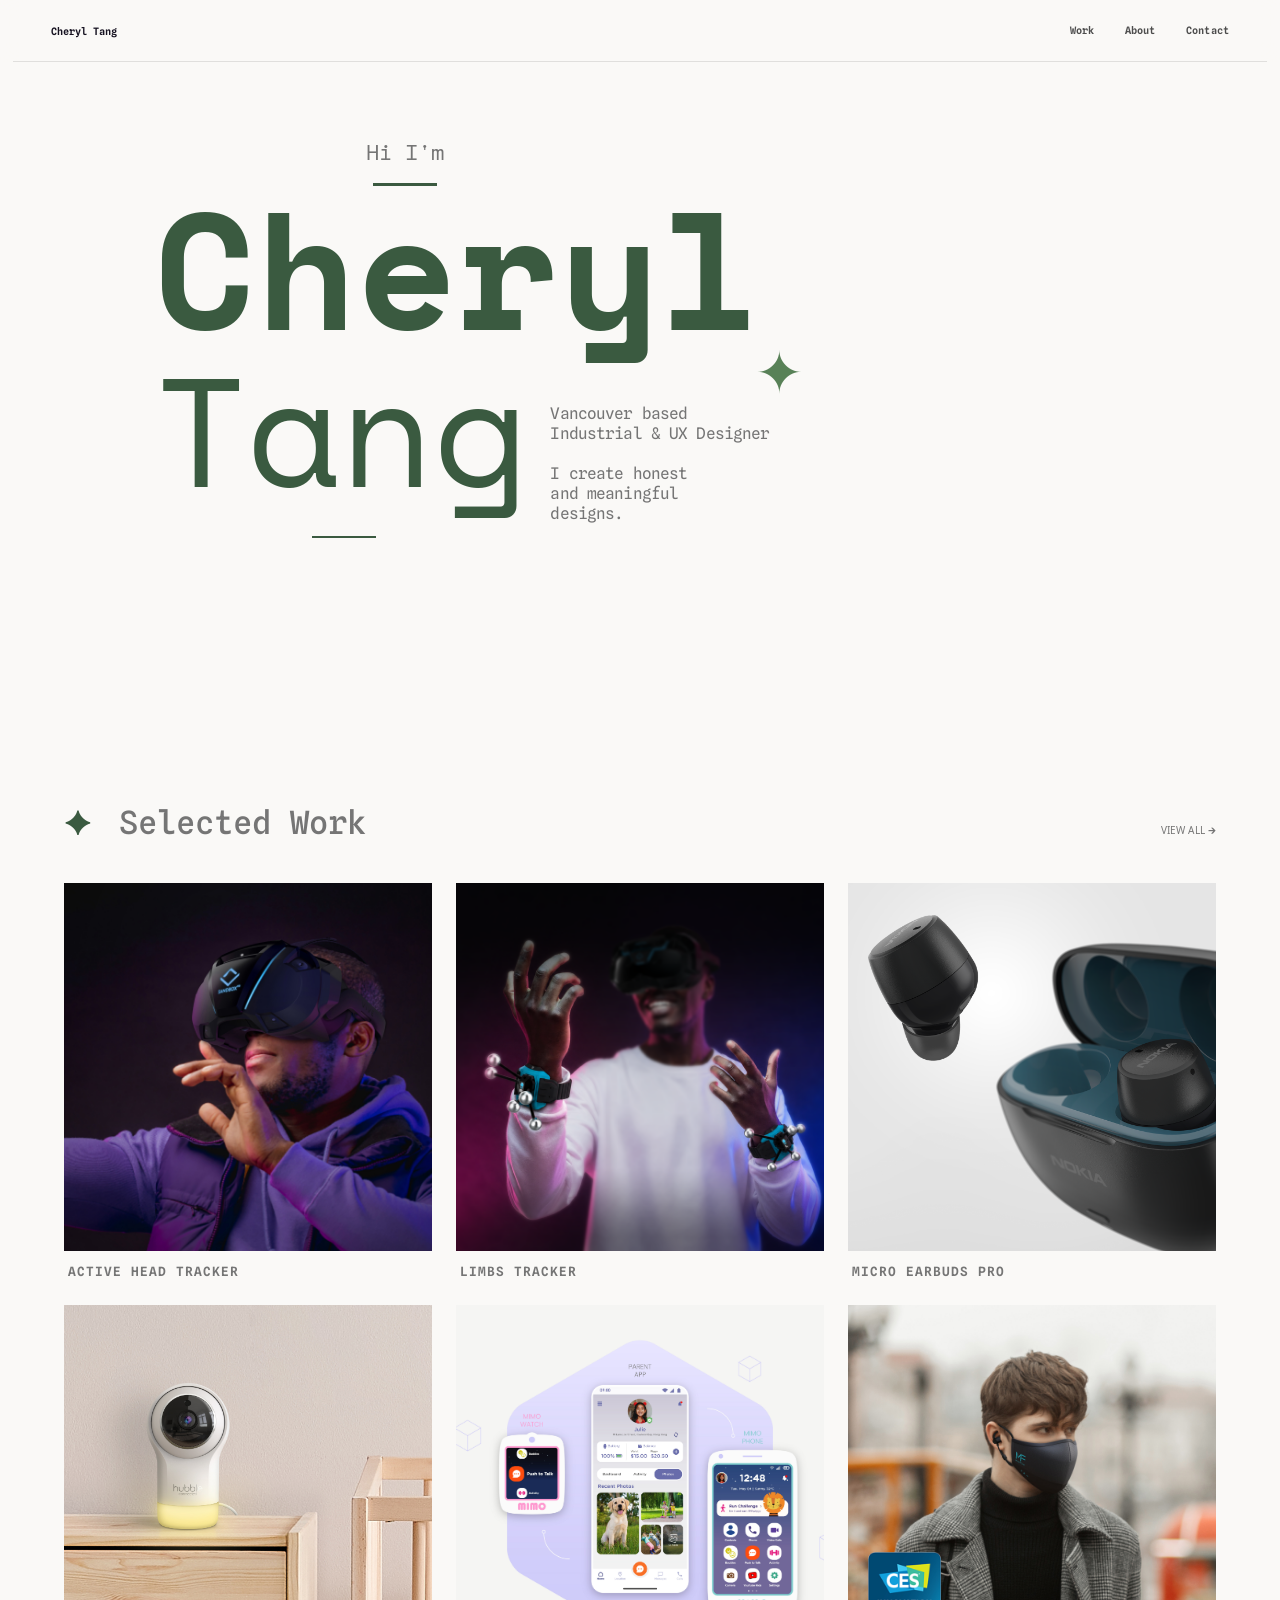
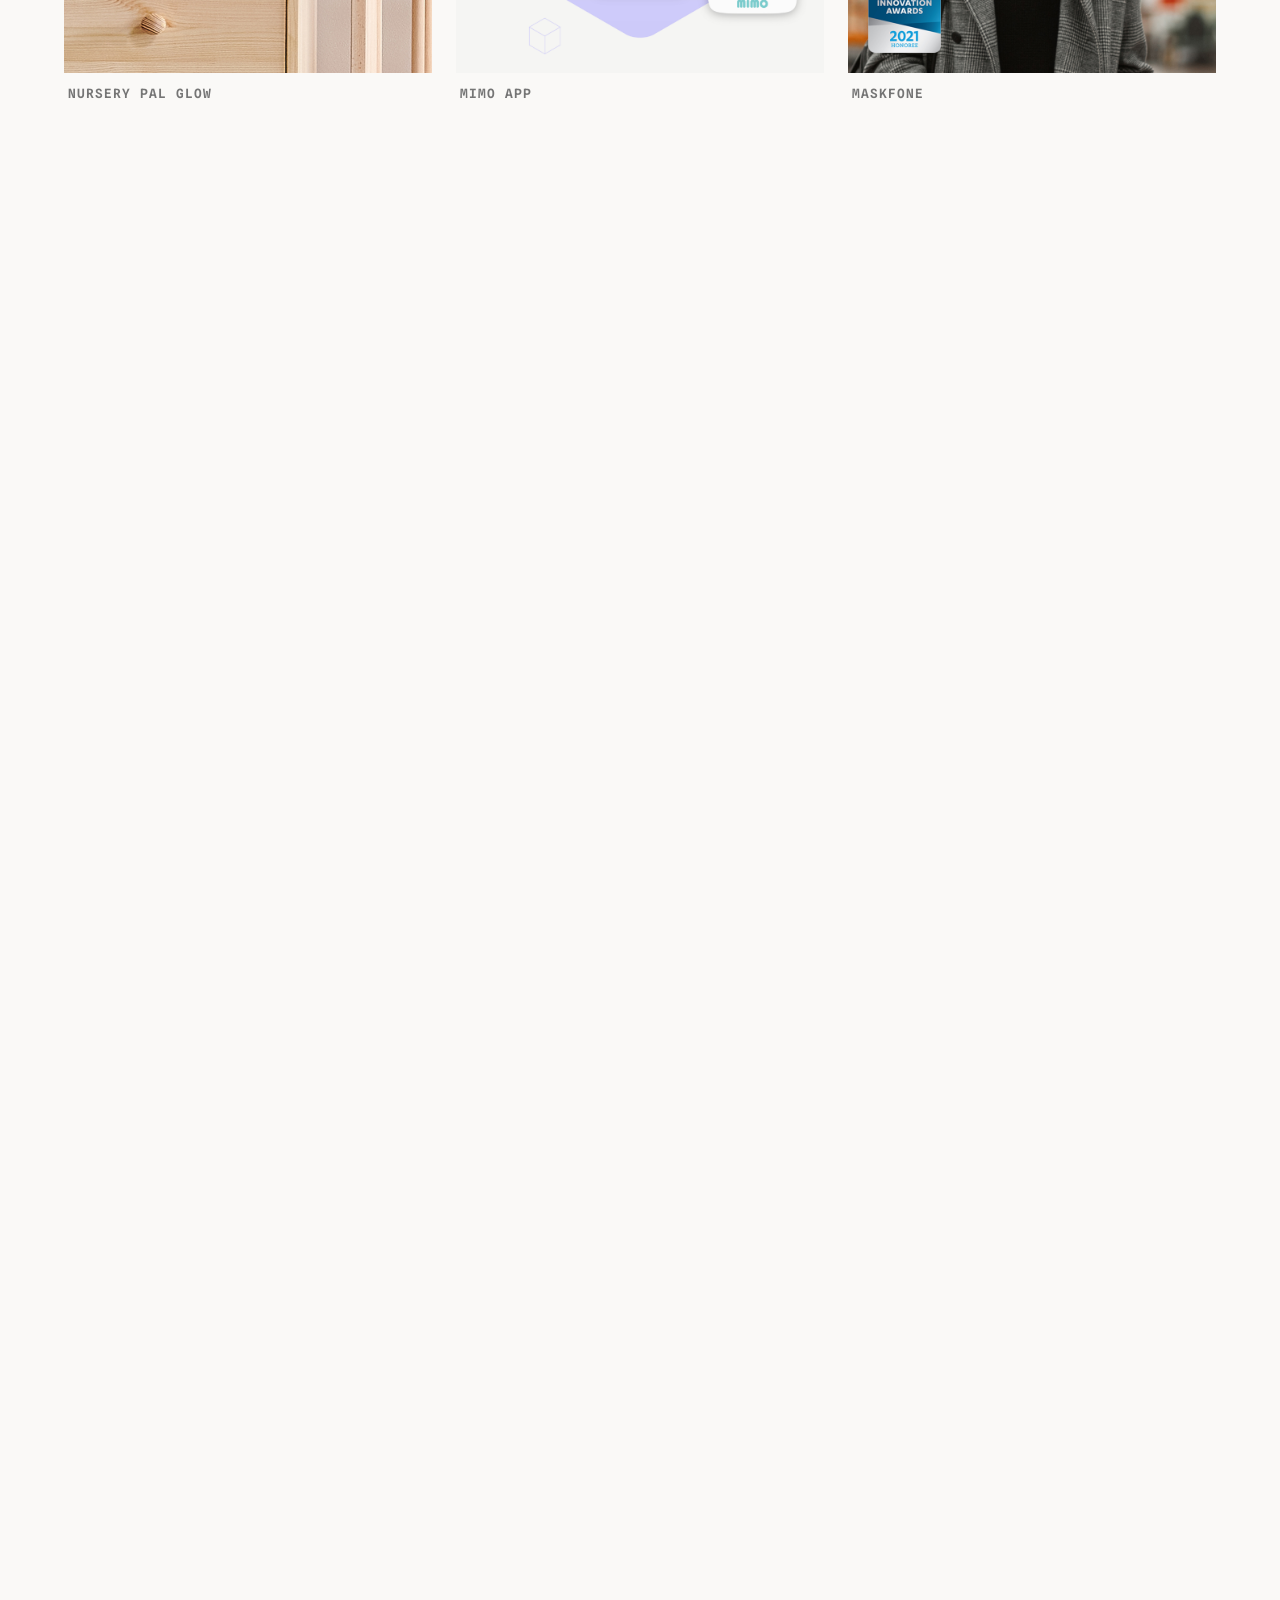
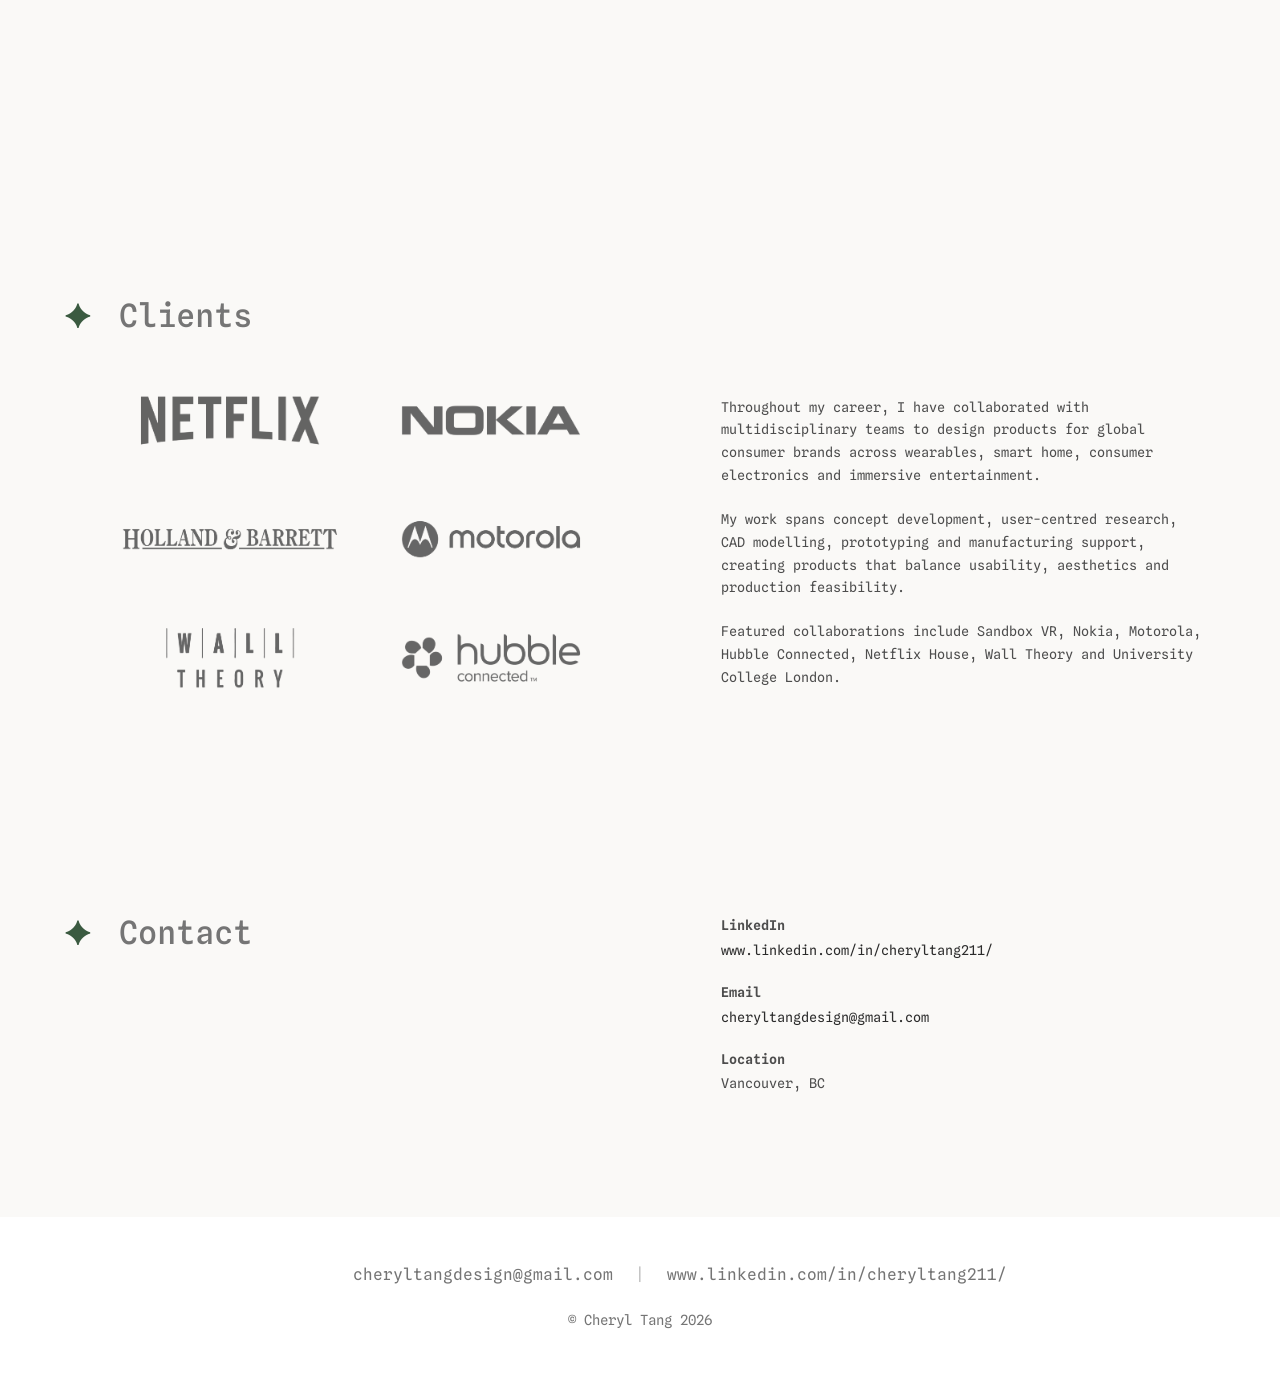
==== commit 349a58be: "Update index.html" ====
--- a/index.html
+++ b/index.html
@@ -6,7 +6,7 @@
   <title>Cheryl Tang — Industrial Designer</title>
   <link rel="preconnect" href="https://fonts.googleapis.com">
   <link rel="preconnect" href="https://fonts.gstatic.com" crossorigin>
-  <link href="https://fonts.googleapis.com/css2?family=Inter:wght@400;500;600&family=Noto+Sans+Symbols+2&family=Space+Mono:wght@400;700&family=Spline+Sans+Mono:wght@300;400;500;600&display=swap" rel="stylesheet">
+  <link href="https://fonts.googleapis.com/css2?family=Inter:wght@400;500;600&family=Noto+Sans+Symbols+2&family=Space+Mono:wght@400;600&family=Spline+Sans+Mono:wght@300;400;500;600&display=swap" rel="stylesheet">
   <link rel="stylesheet" href="style.css">
   <link rel="icon" type="image/png" href="images/icon-02.png">
 </head>
--- a/style.css
+++ b/style.css
@@ -717,7 +717,7 @@
 /* Responsive */
    @media (max-width: 900px) {
       
-   header { height: 50px; padding: 0 16px; }
+   header { height: clamp(40px, 8vw, 50px); padding: 0 16px; }
    nav { gap: clamp(10px, 3vw, 18px); }
    nav a { font-size: clamp(11px, 1.8vw, 14px); }
 
@@ -746,6 +746,10 @@
     gap: 32px;
     padding: 0; }
 
+  .project-first {
+    opacity: 1 !important;
+    transform: none !important; }
+      
   .horizontal-scroll img { width: 180%; max-width: none; }
       
   .feature-row { grid-template-columns: 1fr; gap: 24px; }
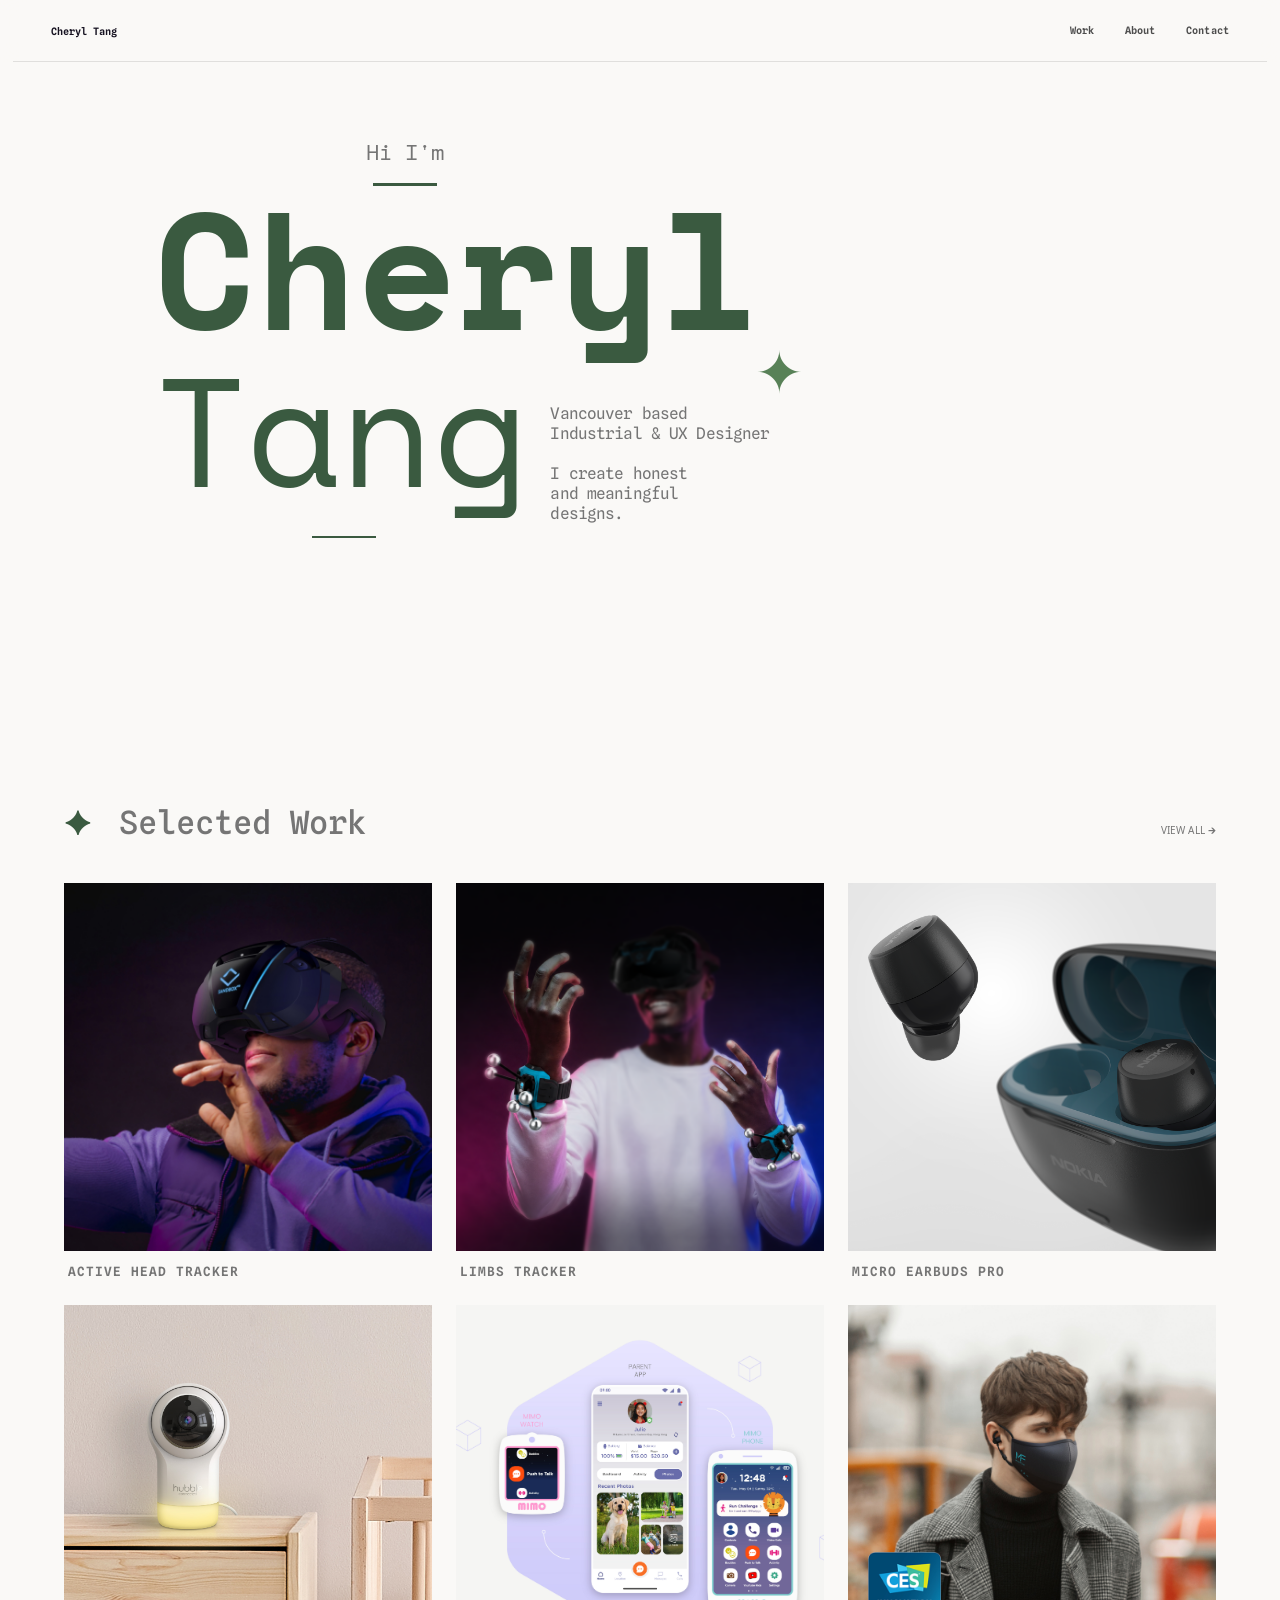
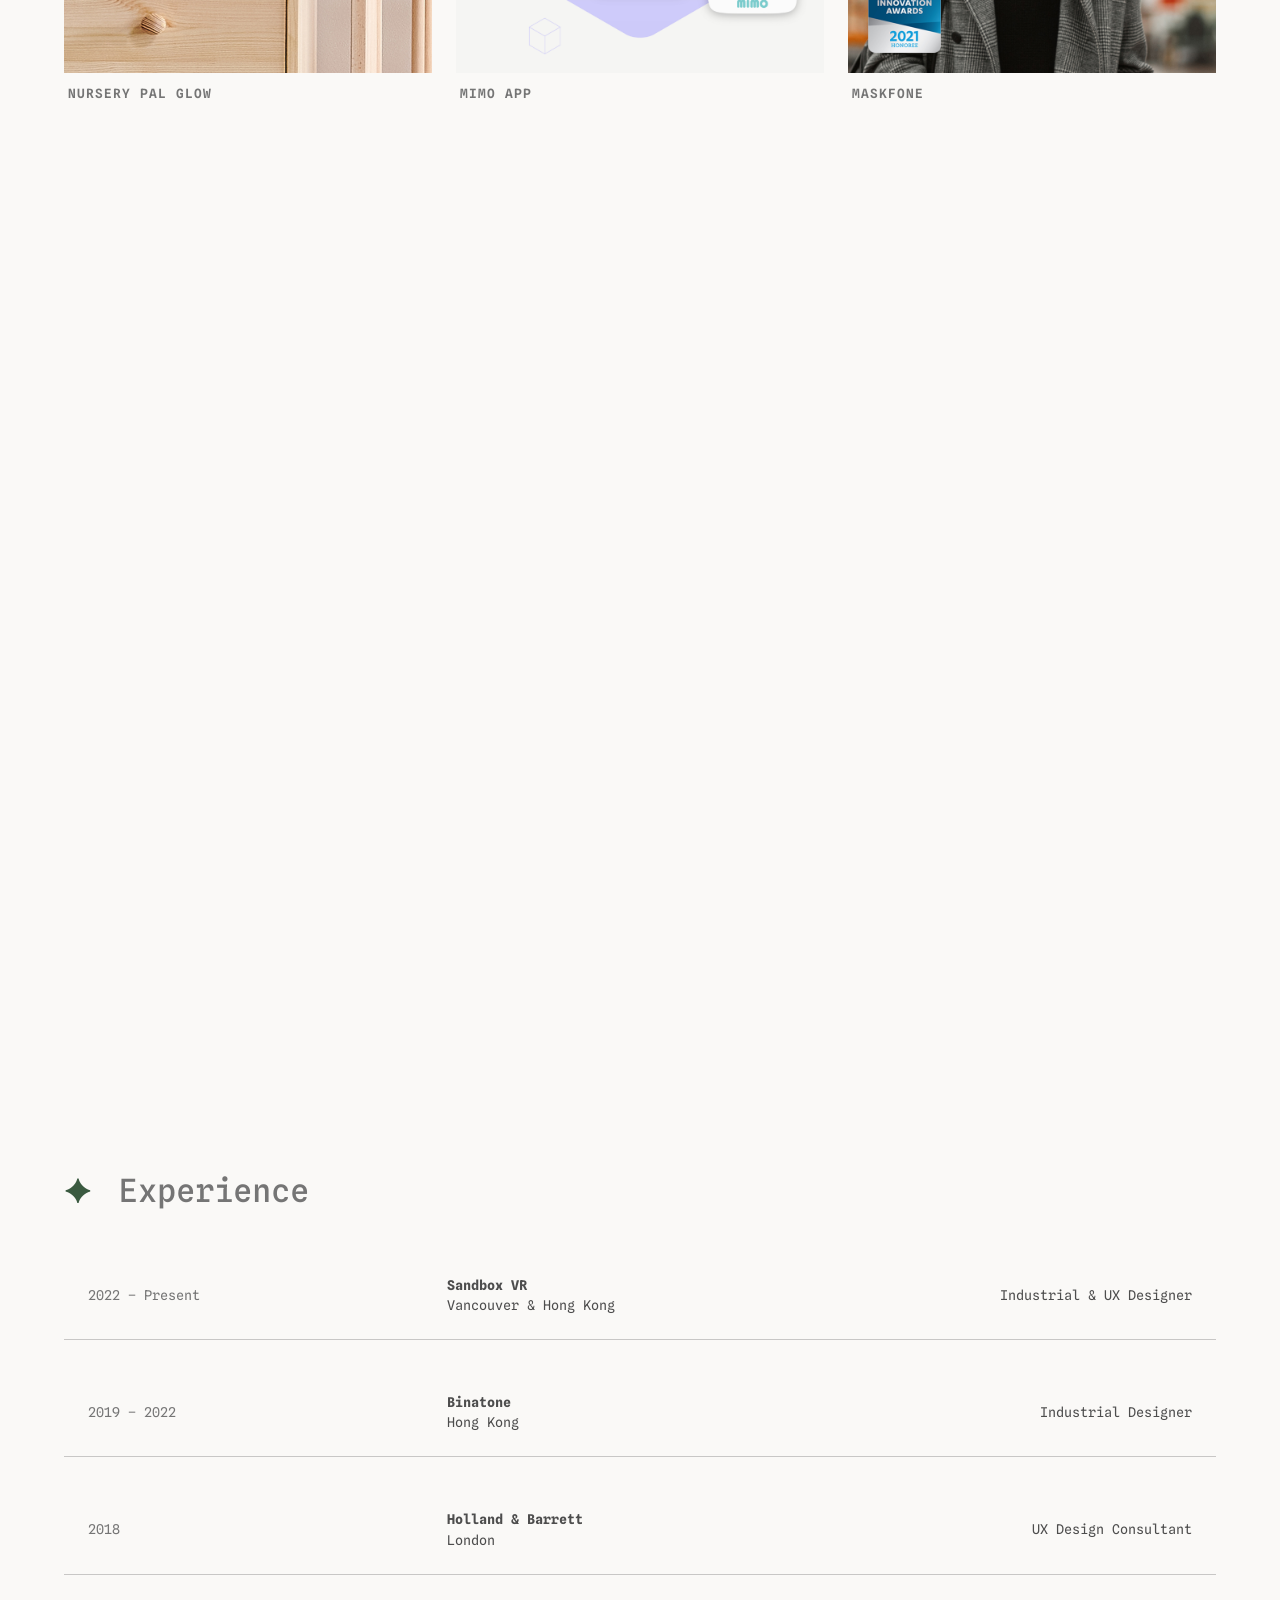
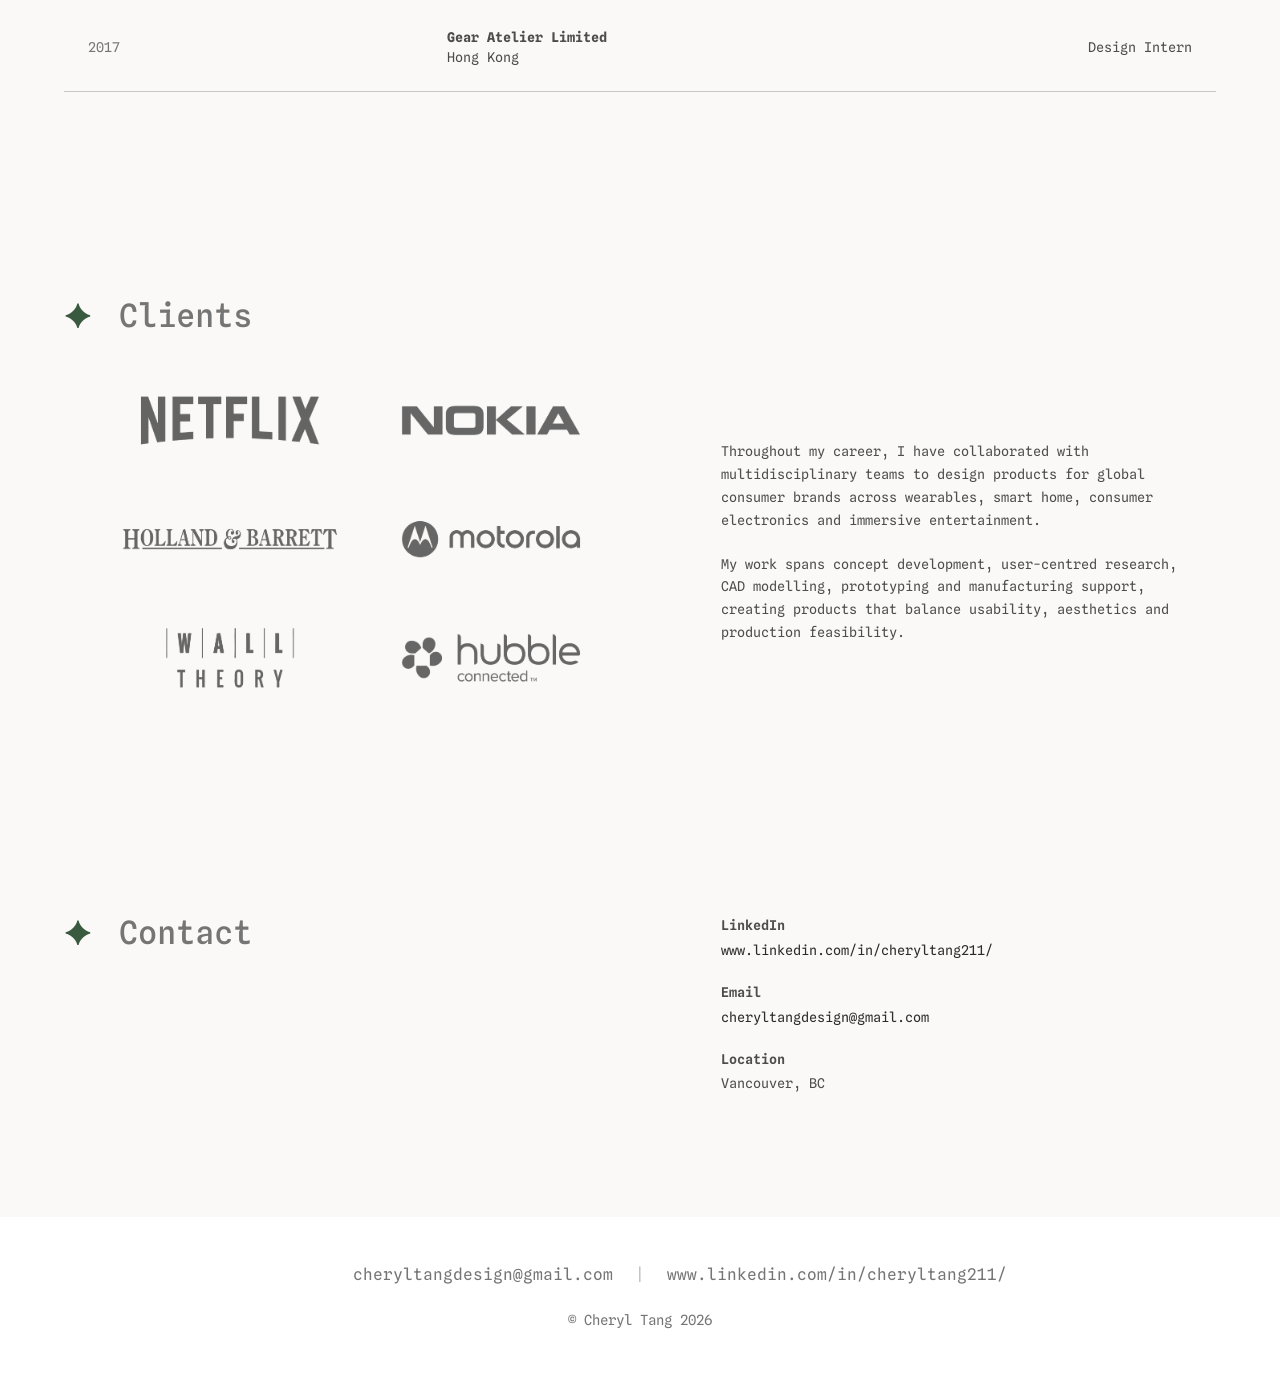
==== commit 6f6bb66b: "Update index.html" ====
--- a/index.html
+++ b/index.html
@@ -175,8 +175,6 @@
         <p>Throughout my career, I have collaborated with multidisciplinary teams to design products for global consumer brands across wearables, smart home, consumer electronics and immersive entertainment.</p>
         <br>
         <p>My work spans concept development, user-centred research, CAD modelling, prototyping and manufacturing support, creating products that balance usability, aesthetics and production feasibility.</p>
-        <br>
-        <p>Featured collaborations include Sandbox VR, Nokia, Motorola, Hubble Connected, Netflix House, Wall Theory and University College London.</p>
     </div>
   </div>
 </section>
--- a/style.css
+++ b/style.css
@@ -22,7 +22,7 @@
   --hero: clamp(48px, 8vw, 120px);
   --h1: clamp(28px, 4vw, 60px);
   --h2: clamp(22px, 2.5vw, 36px);
-  --h3: clamp(16px, 1.8vw, 24px);
+  --h3: clamp(16px, 2vw, 28px);
 
   --body: clamp(12px, 1.05vw, 16px);
   --small: clamp(10px, 1vw, 14px);
@@ -169,7 +169,7 @@
   display: block;
   font-size: 26cqh;
   line-height: 0.78;
-  font-weight: 700; }
+  font-weight: 600; }
 
 /* Star */
 .hero-star {
@@ -769,5 +769,6 @@
   .site-footer__links a:first-child,
   .site-footer__links a:last-child,
   .site-footer__sep { justify-self: center; }
-      
-  .site-footer__sep { margin: 0; }   
+
+  .site-footer__sep { font-size: 0; margin: 0; }   
+  .site-footer__sep::after { content: "—"; font-size: var(--body); } 
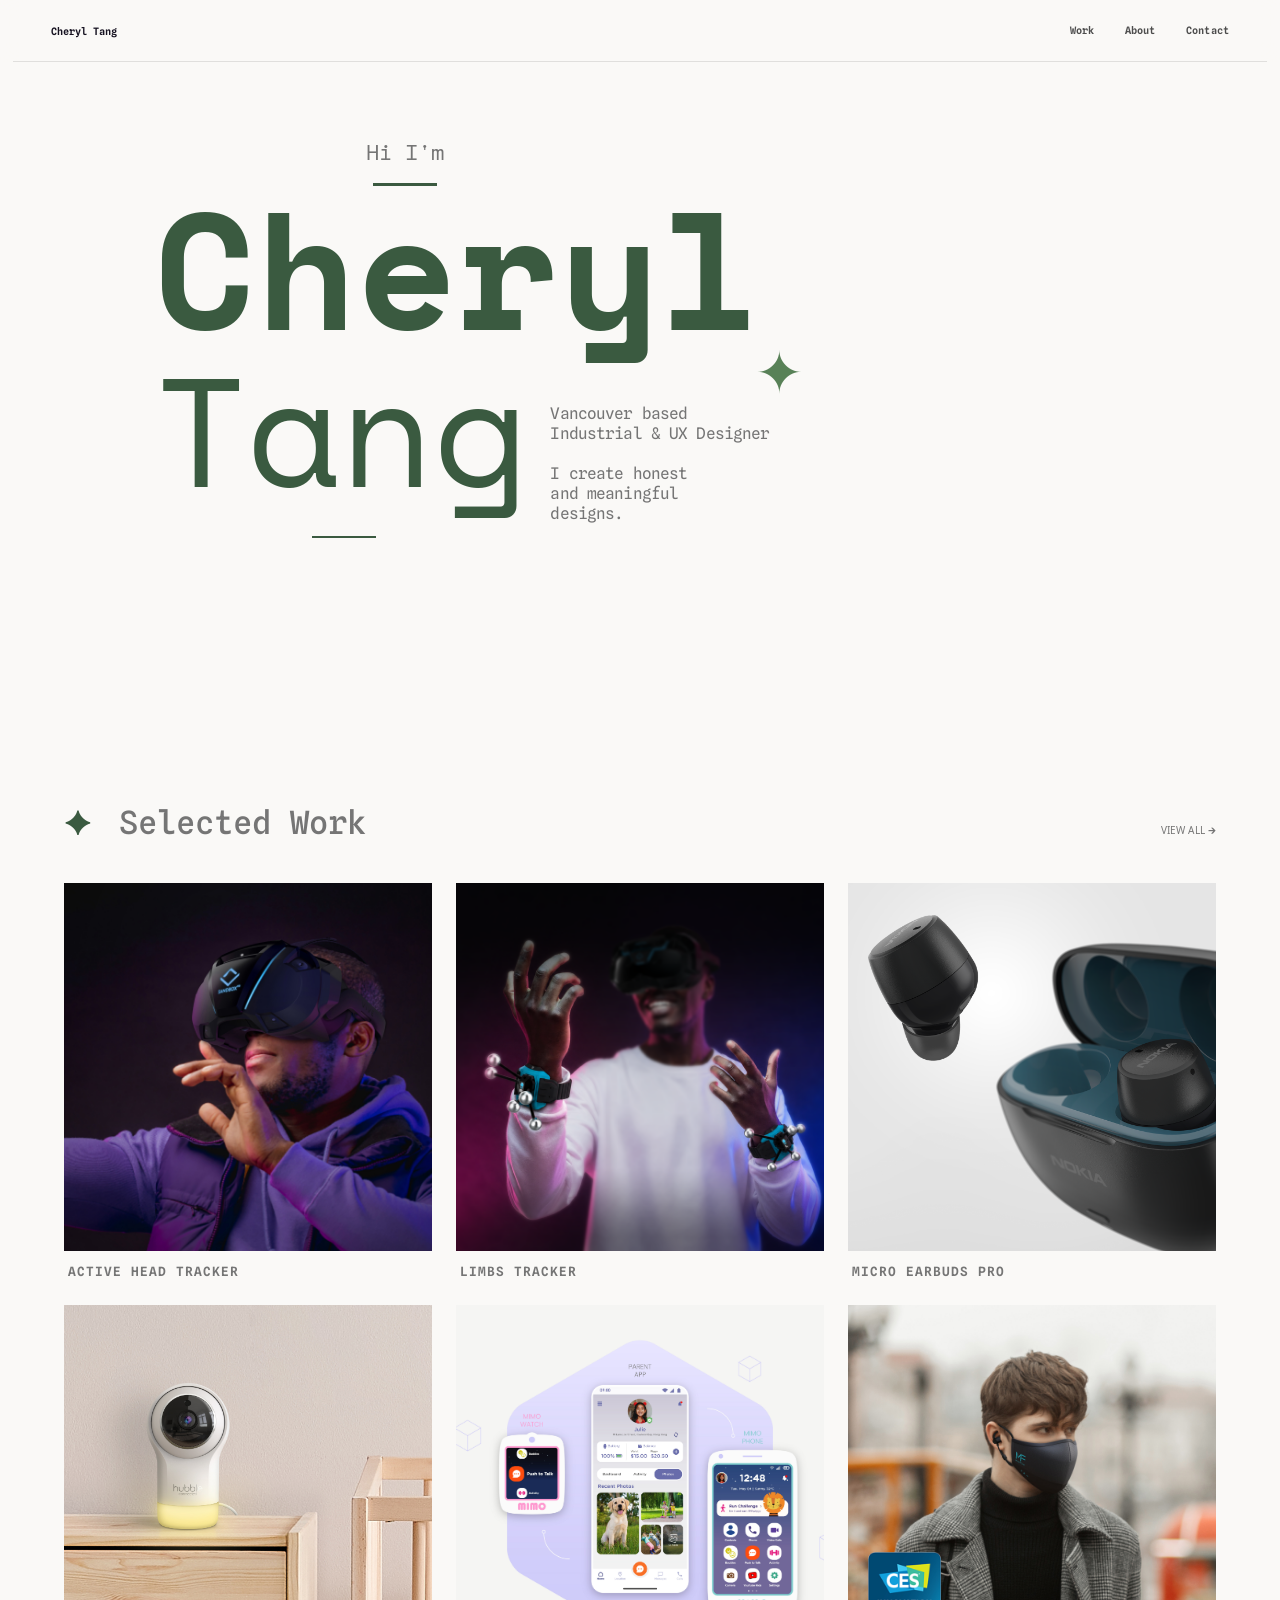
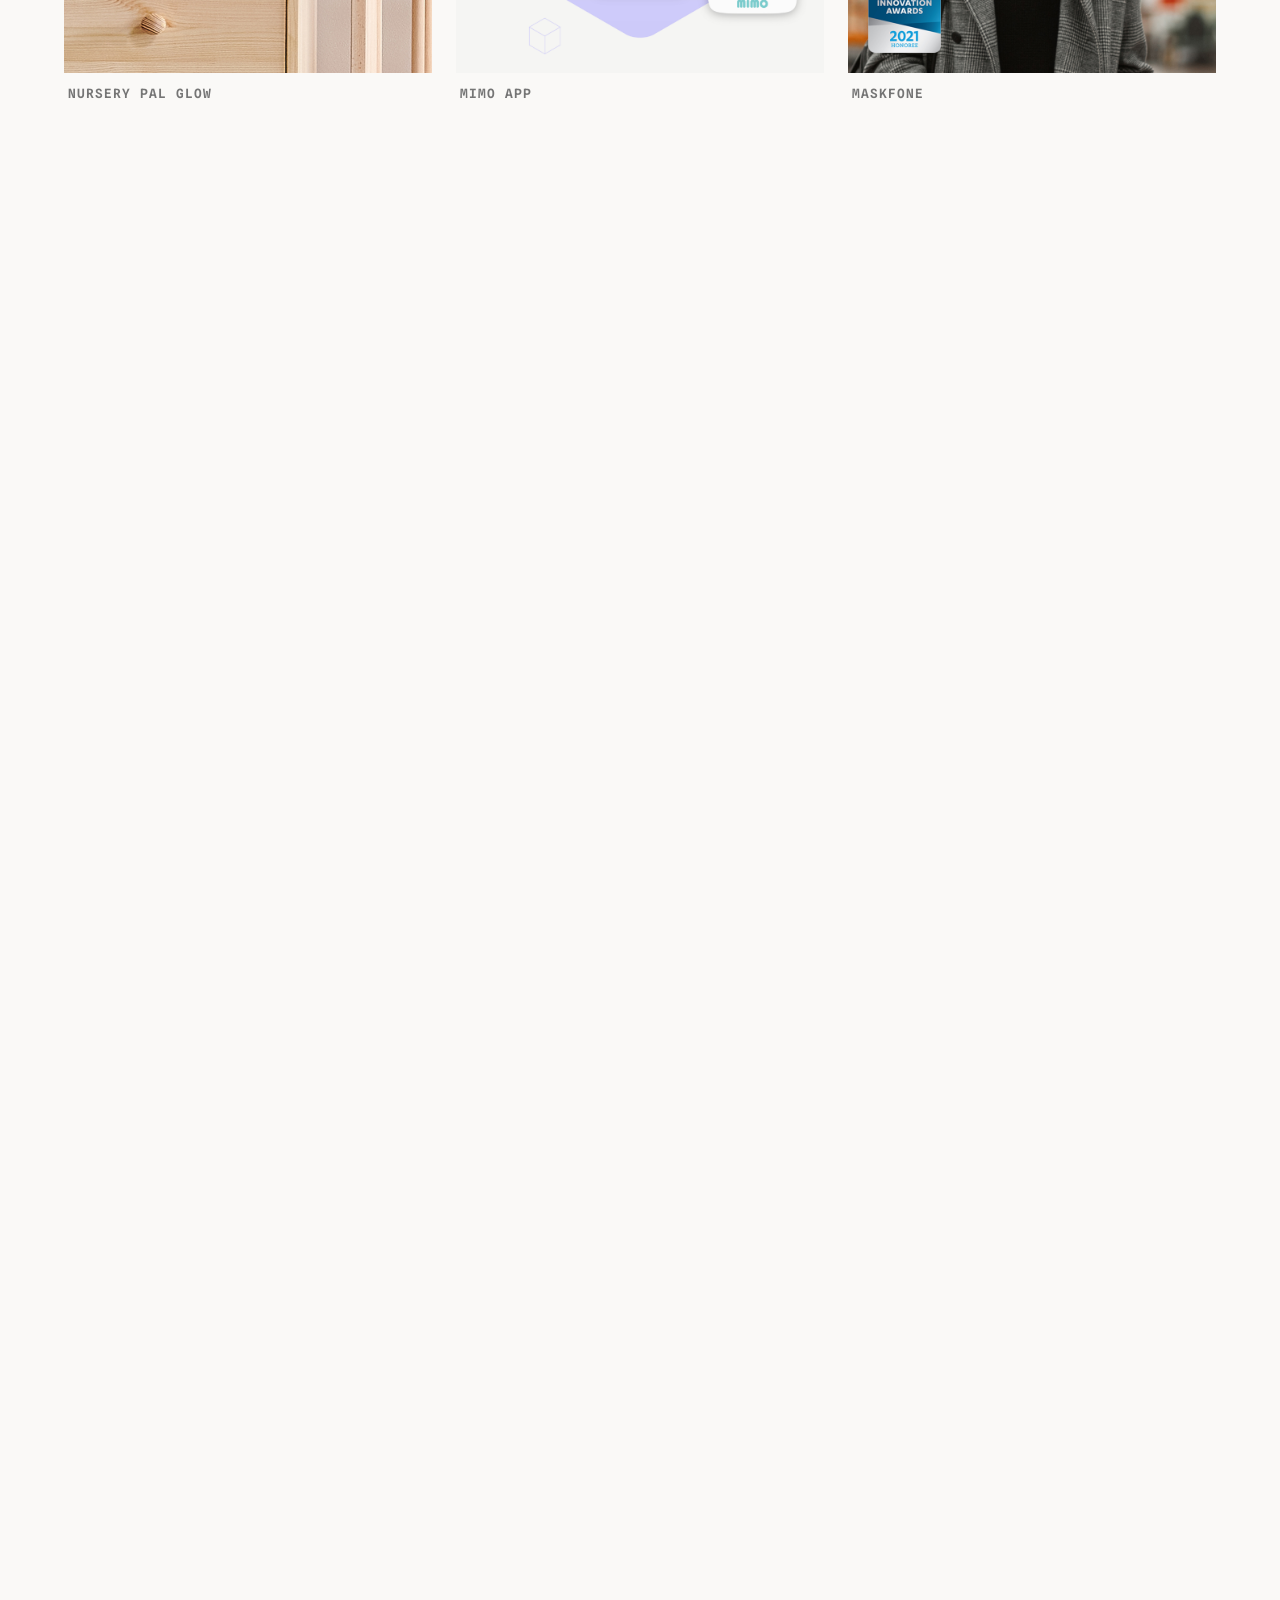
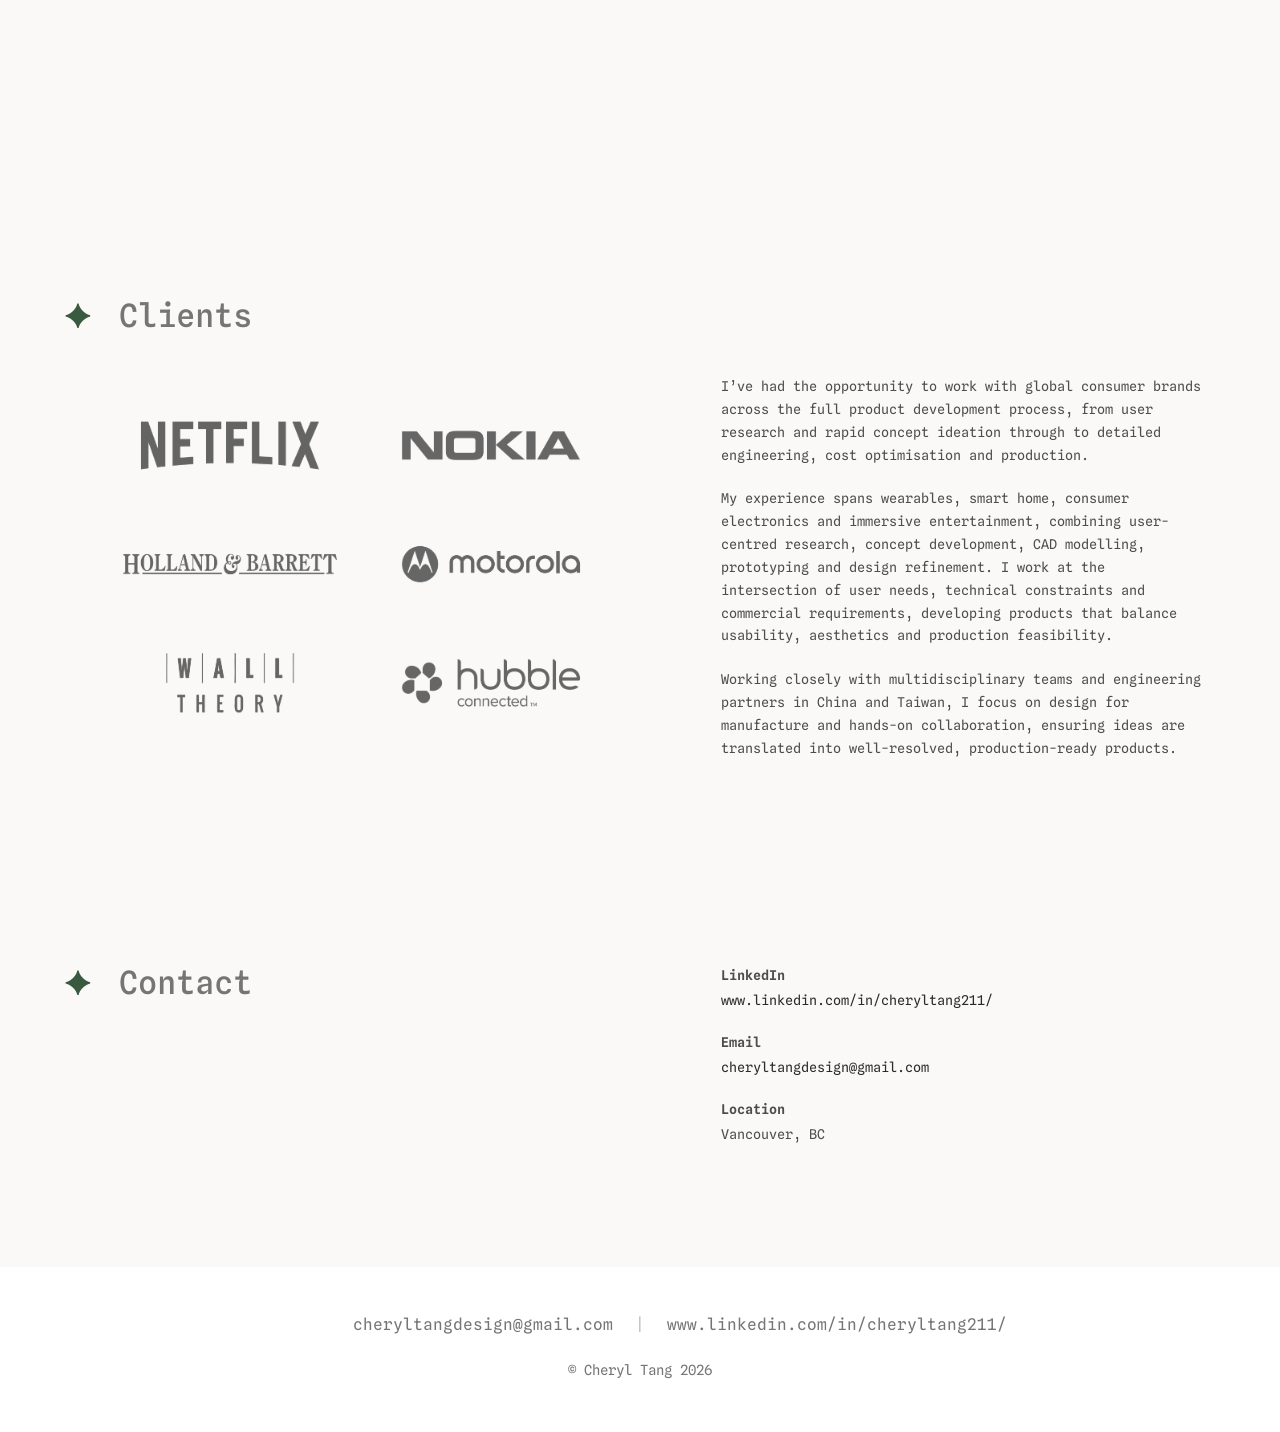
==== commit 2ff83451: "Update index.html" ====
--- a/index.html
+++ b/index.html
@@ -172,9 +172,11 @@
 
     <!-- Right -->
     <div class="brands-content">
-        <p>Throughout my career, I have collaborated with multidisciplinary teams to design products for global consumer brands across wearables, smart home, consumer electronics and immersive entertainment.</p>
+        <p>I’ve had the opportunity to work with global consumer brands across the full product development process, from user research and rapid concept ideation through to detailed engineering, cost optimisation and production.</p>
         <br>
-        <p>My work spans concept development, user-centred research, CAD modelling, prototyping and manufacturing support, creating products that balance usability, aesthetics and production feasibility.</p>
+        <p>My experience spans wearables, smart home, consumer electronics and immersive entertainment, combining user-centred research, concept development, CAD modelling, prototyping and design refinement. I work at the intersection of user needs, technical constraints and commercial requirements, developing products that balance usability, aesthetics and production feasibility.</p>
+        <br>
+        <p>Working closely with multidisciplinary teams and engineering partners in China and Taiwan, I focus on design for manufacture and hands-on collaboration, ensuring ideas are translated into well-resolved, production-ready products.</p>
     </div>
   </div>
 </section>
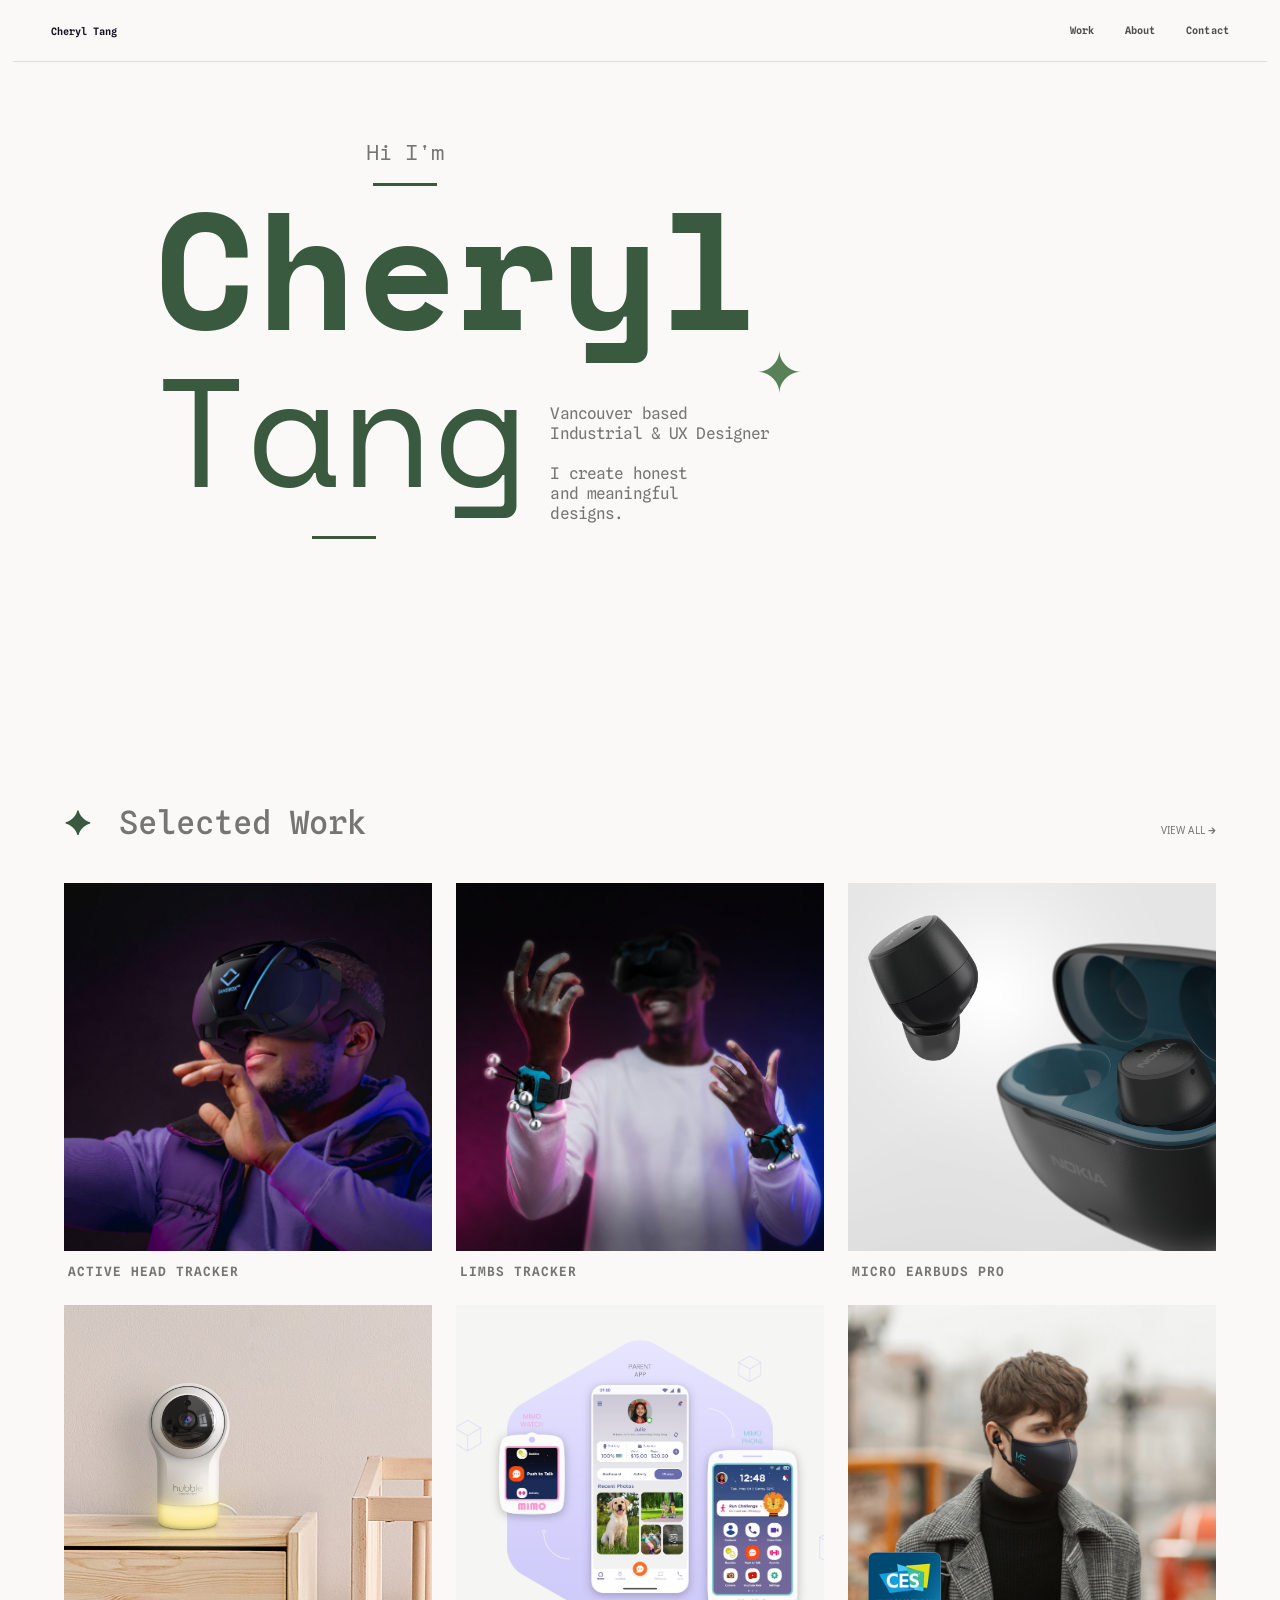
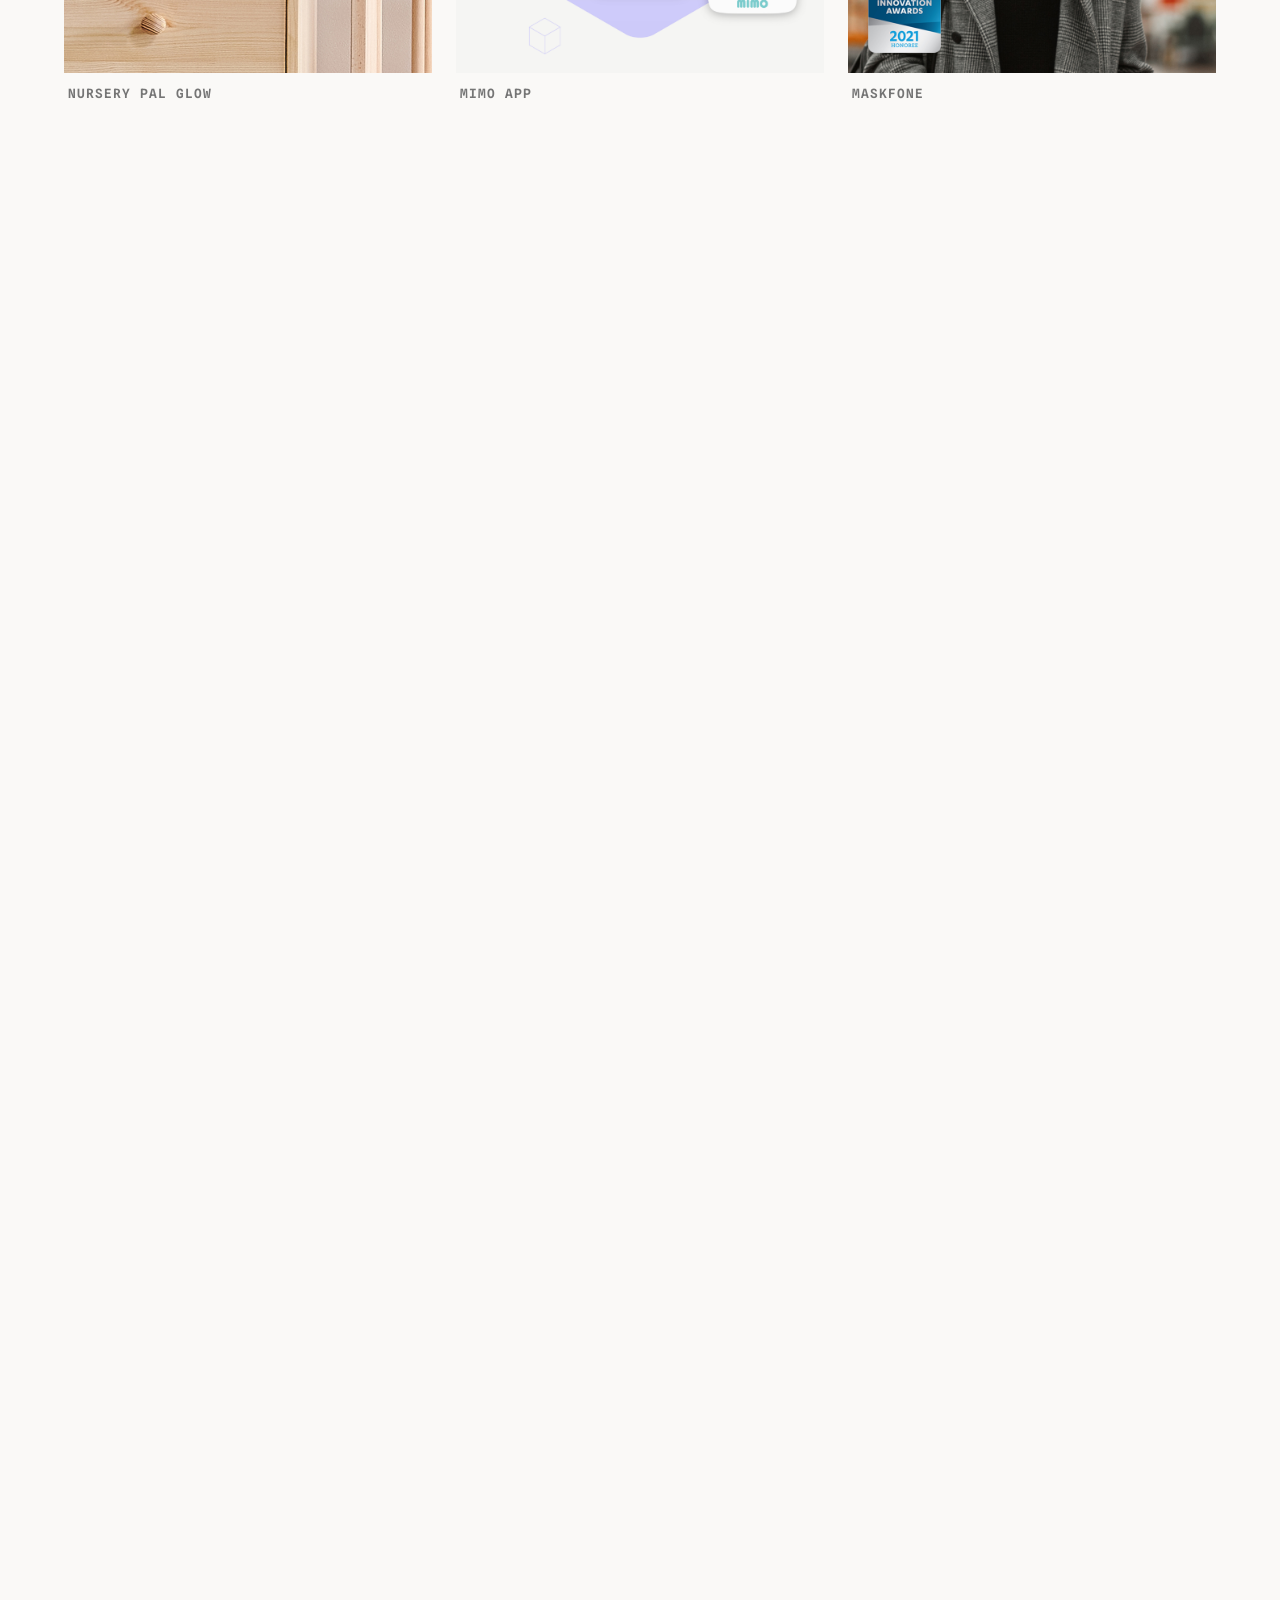
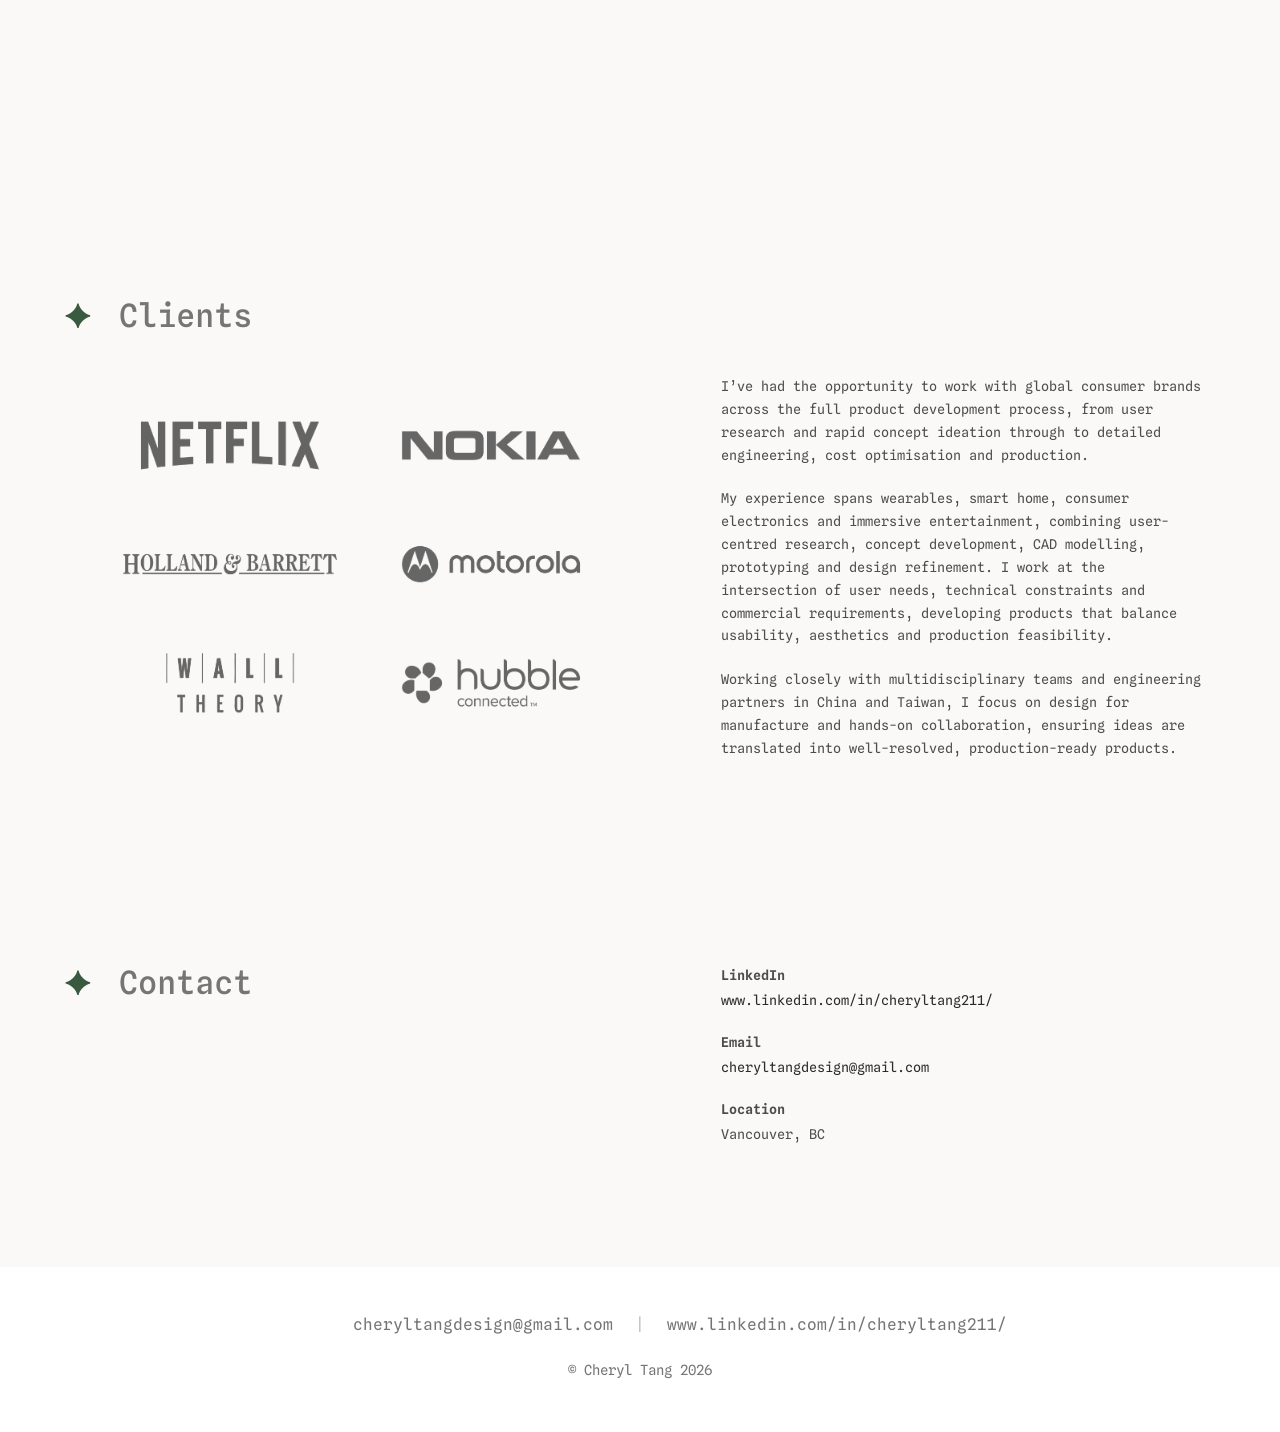
==== commit bea59dcd: "Update index.html" ====
--- a/index.html
+++ b/index.html
@@ -133,7 +133,7 @@
 
   <div class="timeline">
     <div class="job">
-      <div>2022 – Present</div>
+      <div>2022 – 2026</div>
       <div><strong>Sandbox VR</strong><br>Vancouver & Hong Kong</div>
       <div>Industrial & UX Designer</div>
     </div>
--- a/style.css
+++ b/style.css
@@ -142,13 +142,21 @@
   font-size: 3.4cqh;
   line-height: 1;
   color: var(--grey-light);
-  text-align: center; }
+  text-align: center;
+
+  opacity: 0;
+  transform: translateY(15px);
+  animation: heroIntroIn 0.8s cubic-bezier(0.22, 1, 0.36, 1) 0.4s forwards; }
 
 .hero-intro-line {
   width: 10cqh;
   height: 0.4cqh;
   margin: 3cqh auto 0;
-  background: var(--green); }
+  background: var(--green); 
+
+  transform: scaleX(0);
+  transform-origin: left center;
+  animation: heroLineIn 0.7s cubic-bezier(0.16, 1, 0.3, 1) 0.6s forwards; }
 
 /* Name */
 .hero-name {
@@ -169,7 +177,11 @@
   display: block;
   font-size: 26cqh;
   line-height: 0.78;
-  font-weight: 600; }
+  font-weight: 600;
+
+  opacity: 0;
+  transform: translateY(105%);
+  animation: heroNameReveal 1s cubic-bezier(0.16, 1, 0.3, 1) 1s forwards; }
 
 /* Star */
 .hero-star {
@@ -180,7 +192,11 @@
   font-family: var(--font-sans);
   font-size: 9cqh;
   line-height: 1;
-  color: var(--green-light); }
+  color: var(--green-light);
+
+  opacity: 0;
+  transform: scale(0.2) rotate(-25deg);
+  animation: heroStarIn 0.8s cubic-bezier(0.16, 1, 0.3, 1) 2.6s forwards; }
 
 /* Tang */
 .hero-tang-row {
@@ -193,7 +209,11 @@
   display: block;
   font-size: 24cqh;
   line-height: 0.78;
-  font-weight: 400; }
+  font-weight: 400;
+
+  opacity: 0;
+  transform: translateY(105%);
+  animation: heroNameReveal 1s cubic-bezier(0.16, 1, 0.3, 1) 1.4s forwards; }
 
 /* Description */
 .hero-description {
@@ -204,7 +224,11 @@
   font-family: var(--font-sans);
   font-size: 2.5cqh;
   line-height: 1.25;
-  color: var(--grey-light); }
+  color: var(--grey-light);
+
+  opacity: 0;
+  transform: translateY(20px);
+  animation: heroDescriptionIn 0.9s cubic-bezier(0.22, 1, 0.36, 1) 2s forwards; }
 
 .hero-description p { margin: 0; }
 
@@ -216,7 +240,53 @@
   width: 10cqh;
   height: 0.4cqh;
   margin: 0;
-  background: var(--green); }
+  background: var(--green);
+
+  opacity: 0;
+  transform: scaleX(0);
+  transform-origin: left center;
+  animation: heroLineIn 0.8s cubic-bezier(0.16, 1, 0.3, 1) 1.6s forwards; }
+
+/* =========================================================
+   HERO KEYFRAMES
+   ========================================================= */
+
+@keyframes heroIntroIn {
+  from { opacity: 0; transform: translateY(15px); }
+  to { opacity: 1; transform: translateY(0); }
+}
+
+@keyframes heroNameReveal {
+  from { opacity: 0; transform: translateY(30px); }
+  to { opacity: 1; transform: translateY(0); }
+}
+
+@keyframes heroStarIn {
+  from { opacity: 0; transform: scale(0.2) rotate(-30deg); }
+  to { opacity: 1; transform: scale(1) rotate(0deg); }
+}
+
+@keyframes heroDescriptionIn {
+  from { opacity: 0; transform: translateY(20px); }
+  to { opacity: 1; transform: translateY(0); }
+}
+
+@keyframes heroLineIn {
+  from { opacity: 0; transform: scaleX(0); }
+  to { opacity: 1; transform: scaleX(1); }
+}
+
+/* REDUCED MOTION */
+
+@media (prefers-reduced-motion: reduce) {
+  .hero-intro,
+  .hero-intro-line,
+  .hero-name-bold,
+  .hero-star,
+  .hero-name-light,
+  .hero-description,
+  .hero-name-line-bottom { opacity: 1; transform: none; animation: none; }
+}
 
 
    /* Section Title */
@@ -721,8 +791,11 @@
    nav { gap: clamp(10px, 3vw, 18px); }
    nav a { font-size: clamp(11px, 1.8vw, 14px); }
 
+   .hero { width: 100%; aspect-ratio: 2 / 1; margin-top: 4vw; margin-bottom: 24vw; }
+   .hero-content { transform: scale(1.34); transform-origin: left top; }
       
    .work-grid{ grid-template-columns: 1fr; }
+   .work-page { opacity: 1 !important; transform: none !important; }
    .about{ grid-template-columns: 1fr; }
    .brands{ grid-template-columns: 1fr; gap:40px; }
    .contact{ grid-template-columns: 1fr; }
